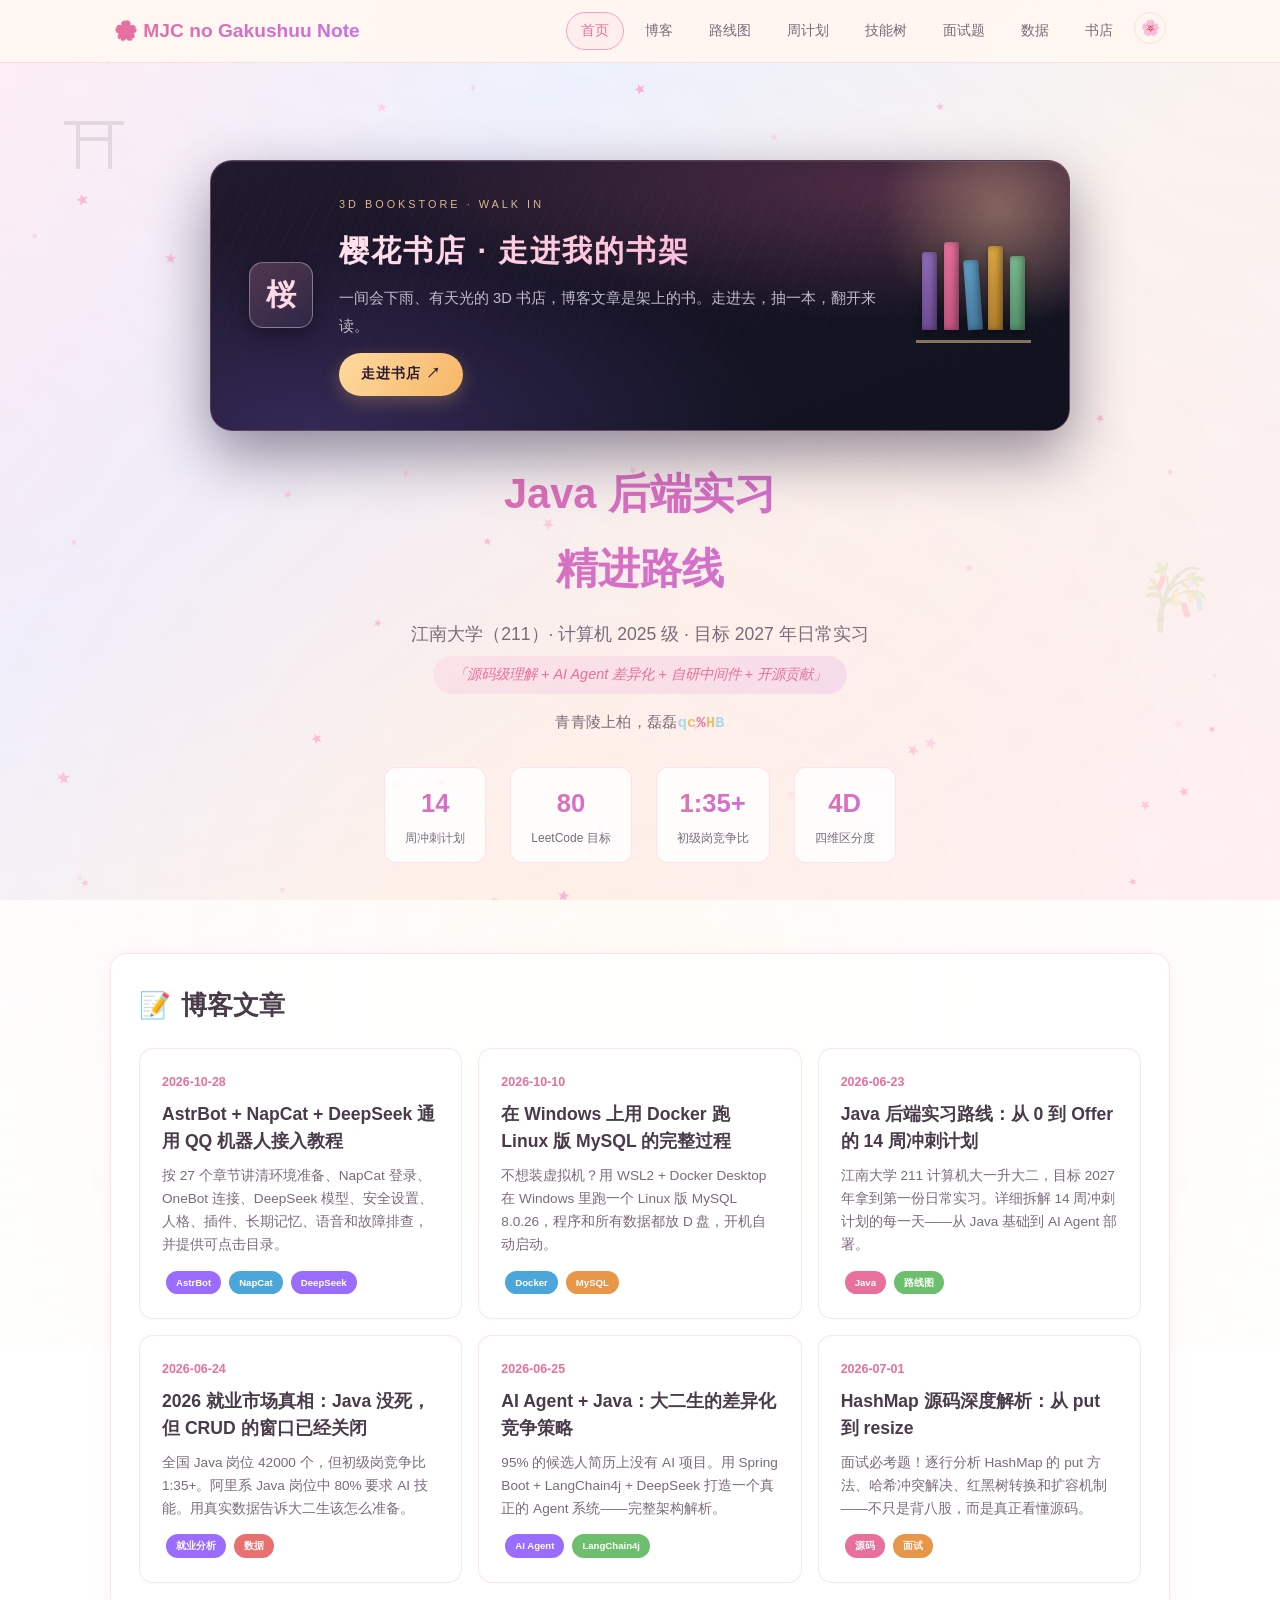
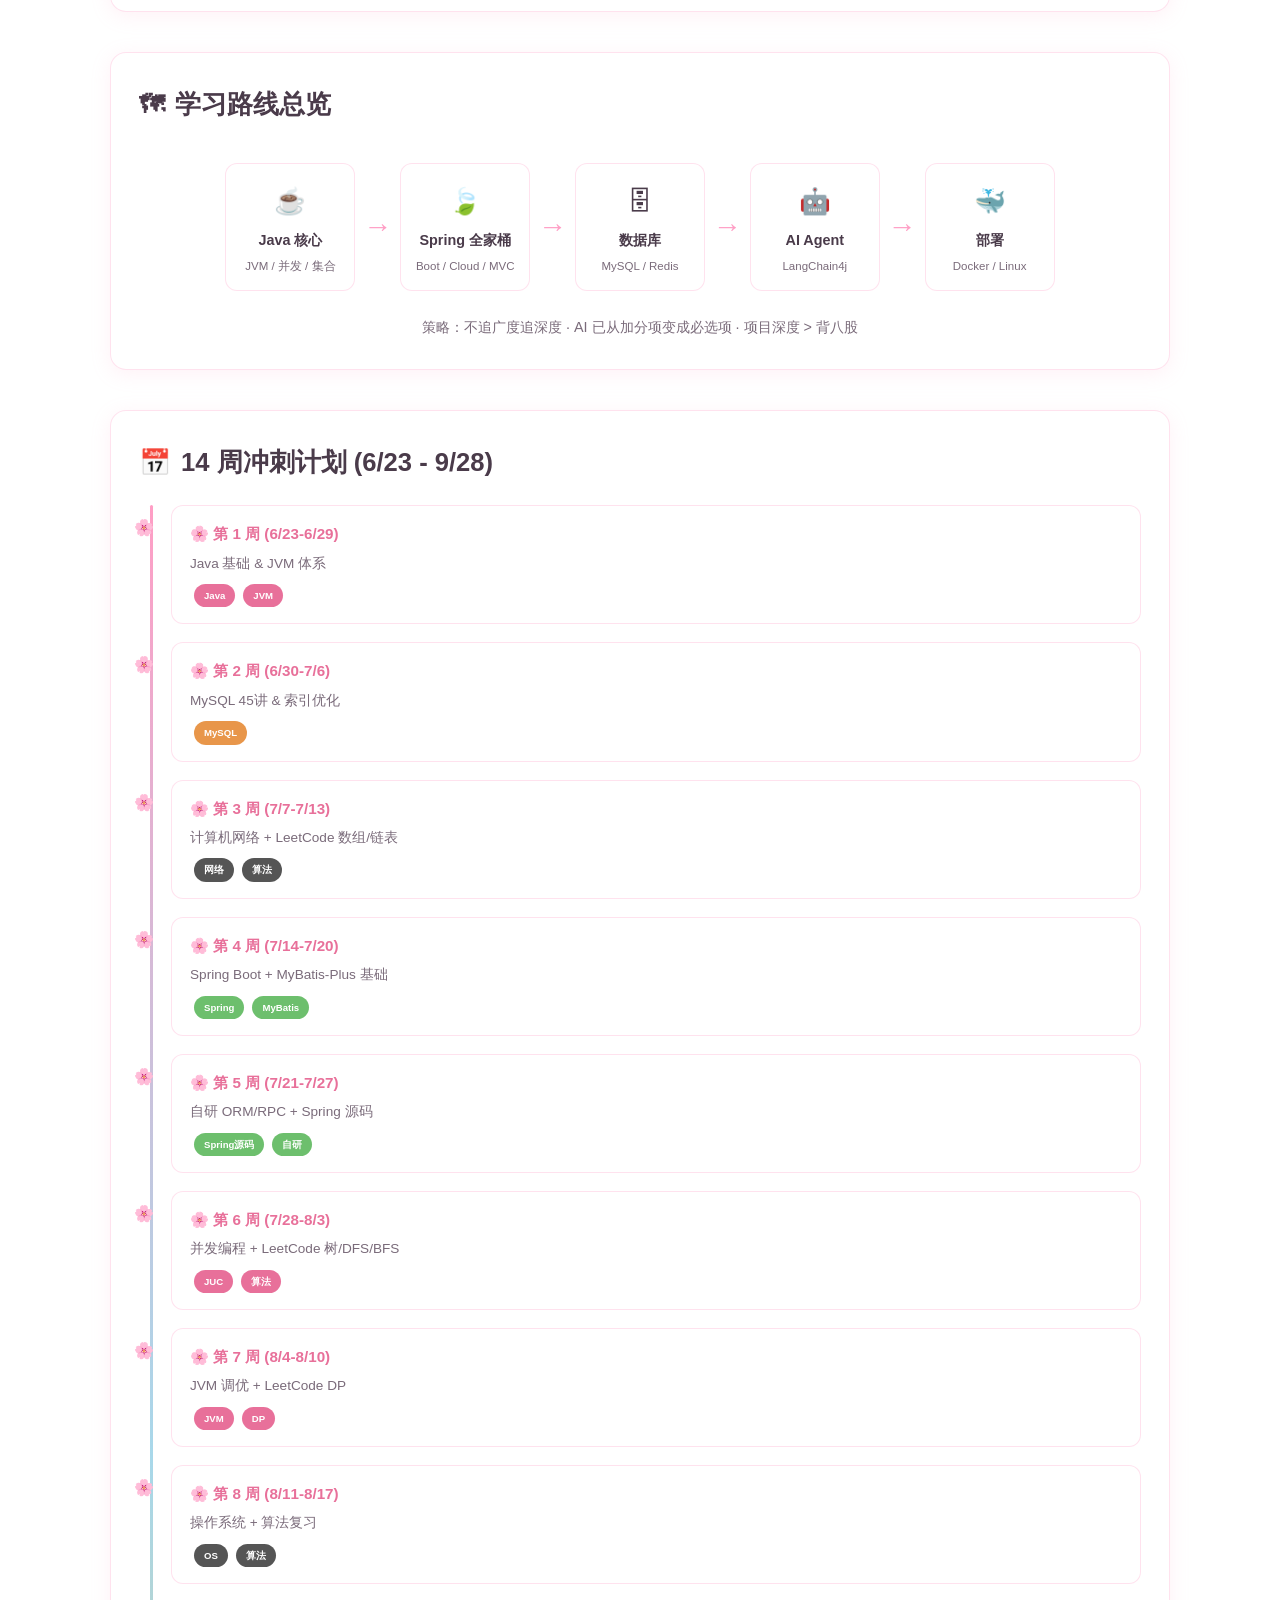
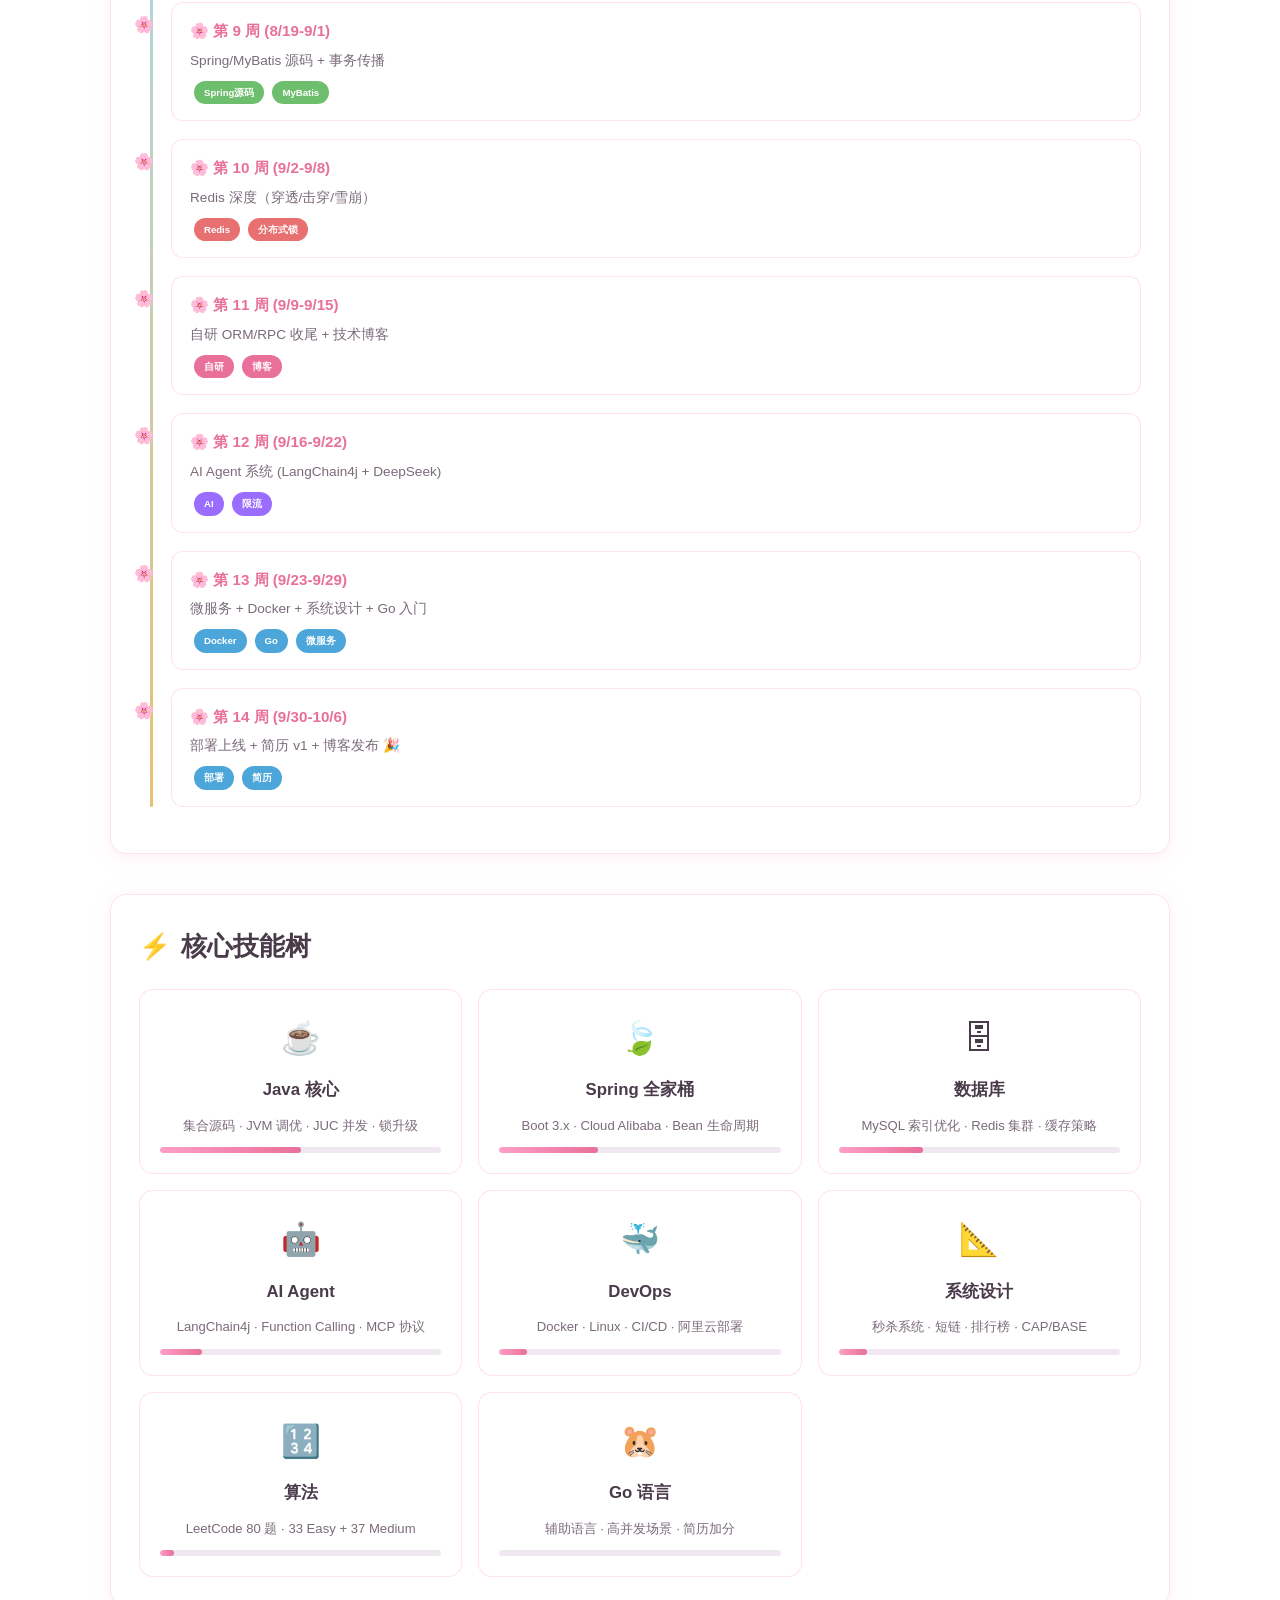
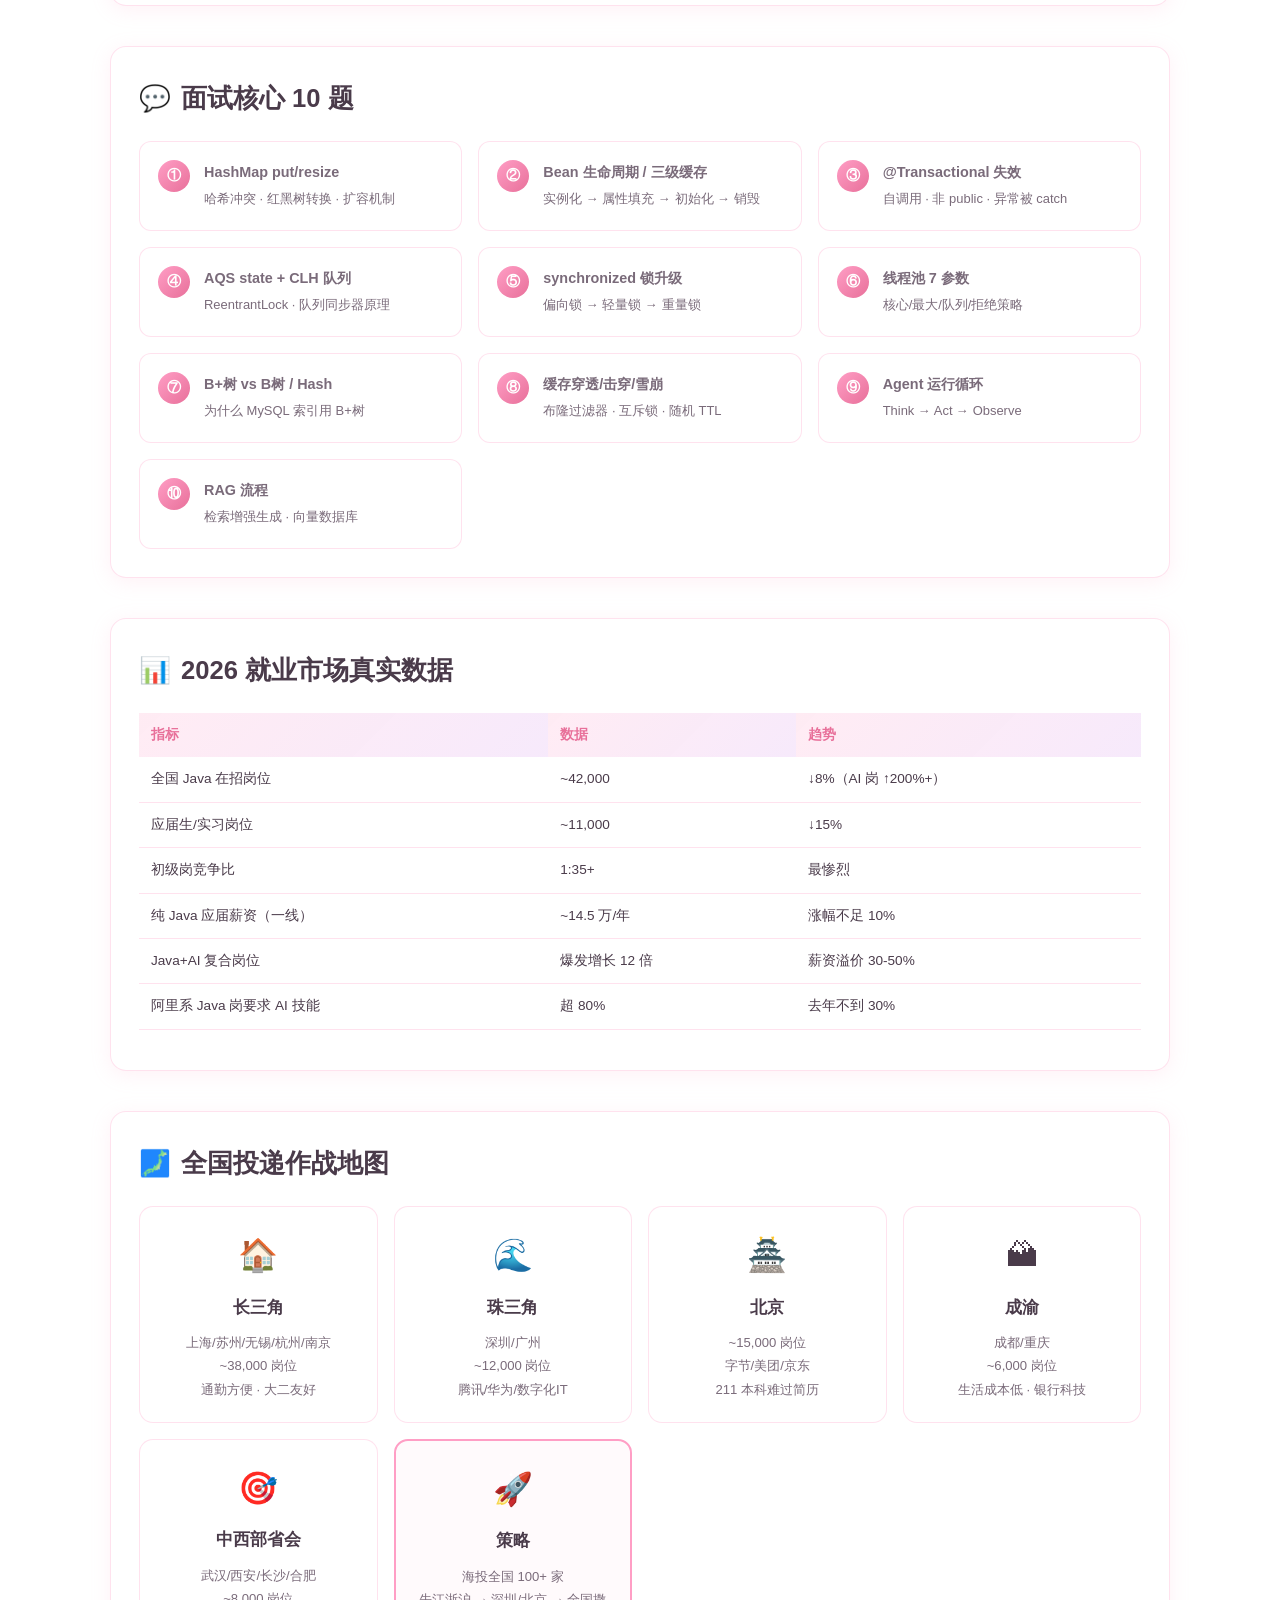
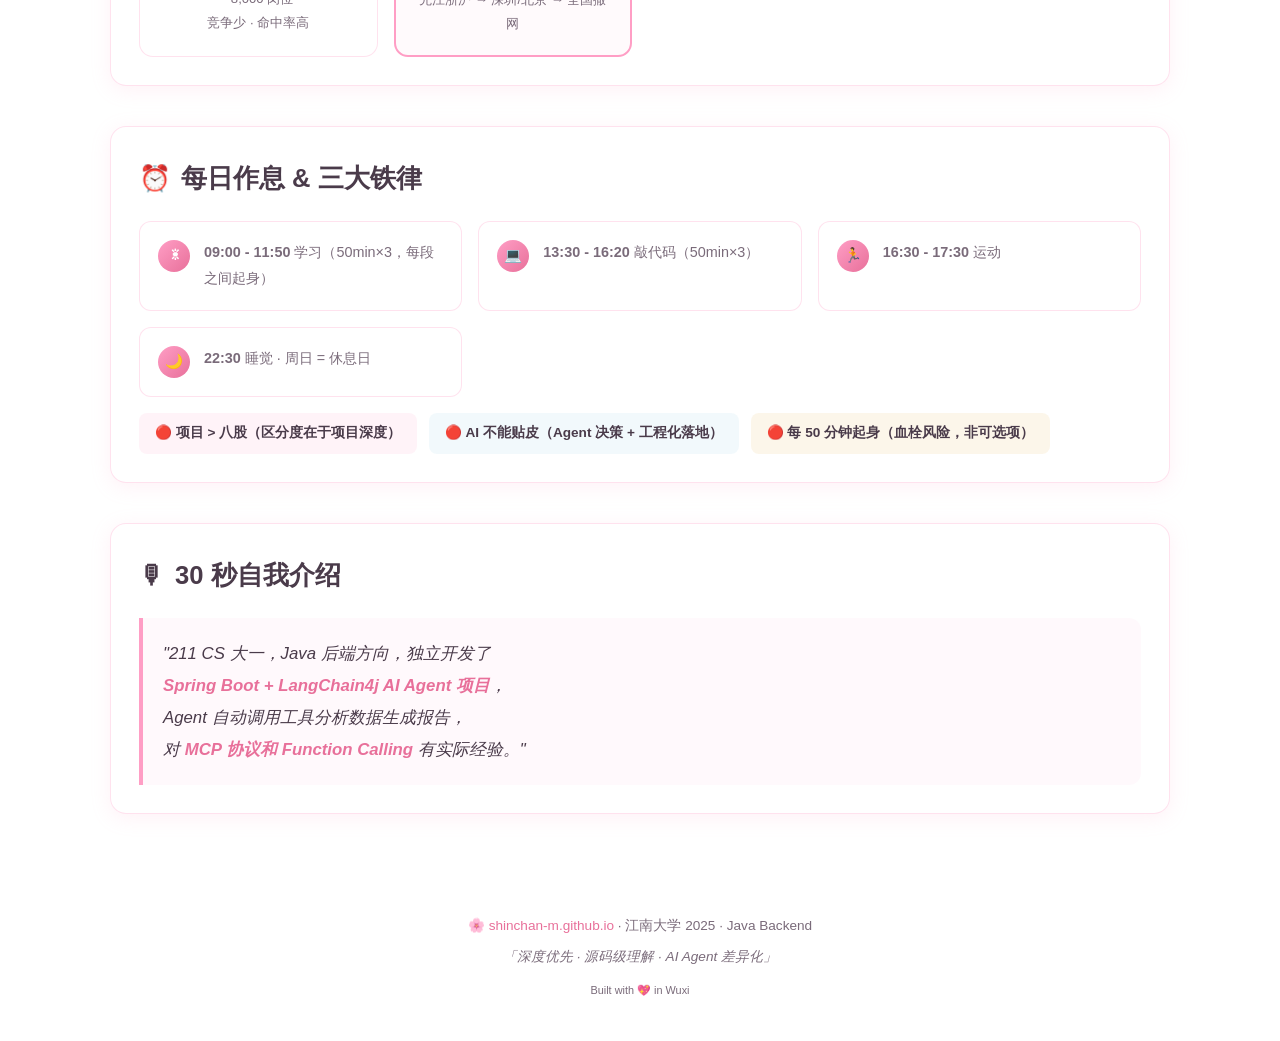
==== index.html @ 8422ca4d "docs: rewrite QQ bot guide as general manual" ====
<!DOCTYPE html>
<html lang="zh-CN">
<head>
<meta charset="UTF-8">
<meta name="viewport" content="width=device-width, initial-scale=1.0">
<title>MJC no Gakushuu Note | Java 后端实习路线</title>
<meta name="description" content="Java 后端实习学习路线 - 江南大学 211 - 源码级 + AI Agent 差异化">
<!-- 首屏前定好主题，暗色模式下不会闪一下白 -->
<script>(function(){try{var s=localStorage.getItem('mjc-theme');var d=s==='dark'||(s!=='light'&&window.matchMedia('(prefers-color-scheme: dark)').matches);document.documentElement.setAttribute('data-theme',d?'dark':'light')}catch(e){document.documentElement.setAttribute('data-theme','light')}})()</script>
<link rel="icon" href="data:image/svg+xml,%3Csvg xmlns='http://www.w3.org/2000/svg' viewBox='0 0 100 100'%3E%3Ctext y='.9em' font-size='90'%3E%F0%9F%8C%B8%3C/text%3E%3C/svg%3E">
<meta name="theme-color" content="#FFF0F5">
<!-- 社交分享卡片（QQ / 微信 / Twitter 抓的是这些，不跑 JS） -->
<meta property="og:type" content="website">
<meta property="og:site_name" content="MJC no Gakushuu Note">
<meta property="og:title" content="MJC no Gakushuu Note | Java 后端实习精进路线">
<meta property="og:description" content="江南大学 211 计算机 · 源码级理解 + AI Agent 差异化 · 14 周冲刺计划、技能树、面试核心 10 题、2026 就业市场真实数据">
<meta property="og:url" content="https://shinchan-m.github.io/">
<meta property="og:locale" content="zh_CN">
<meta name="twitter:card" content="summary">
<meta name="twitter:title" content="MJC no Gakushuu Note | Java 后端实习精进路线">
<meta name="twitter:description" content="江南大学 211 计算机 · 源码级理解 + AI Agent 差异化 · 14 周冲刺计划全公开">
<link rel="stylesheet" href="style.css?v=20261019b">
</head>
<body>
<canvas id="sakura-canvas"></canvas>
<div class="float-deco" style="top:10%;left:5%">⛩</div>
<div class="float-deco" style="top:60%;right:5%;animation-delay:-10s">🎋</div>

<nav>
  <div class="nav-inner">
    <span class="nav-logo">🌸 MJC no Gakushuu Note</span>
    <div class="nav-links">
      <a href="#home">首页</a>
      <a href="#blog">博客</a>
      <a href="#roadmap">路线图</a>
      <a href="#weekly">周计划</a>
      <a href="#skills">技能树</a>
      <a href="#interview">面试题</a>
      <a href="#data">数据</a>
      <a href="book/index.html">书店</a>
    </div>
  </div>
</nav>

<main>
<!-- Hero -->
<section class="hero animate-in" id="home">
  <a class="store-entry animate-in" href="book/index.html" aria-label="走进 3D 樱花书店">
    <span class="store-mark" aria-hidden="true">桜</span>
    <span class="store-copy">
      <span class="store-eyebrow">3D BOOKSTORE · WALK IN</span>
      <span class="store-title">樱花书店 · 走进我的书架</span>
      <span class="store-desc">一间会下雨、有天光的 3D 书店，博客文章是架上的书。走进去，抽一本，翻开来读。</span>
      <span class="store-cta">走进书店 <i>↗</i></span>
    </span>
    <span class="store-shelf" aria-hidden="true"><i></i><i></i><i></i><i></i><i></i></span>
  </a>
  <div class="hero-meta">
  <h1>Java 后端实习<br>精进路线</h1>
  <p class="subtitle">江南大学（211）· 计算机 2025 级 · 目标 2027 年日常实习</p>
  <p class="motto">「源码级理解 + AI Agent 差异化 + 自研中间件 + 开源贡献」</p>
  </div>
  <div class="hero-binft"><span id="binft" class="binft" data-phrases="青青陵上柏，磊磊涧中石。|人生天地间，忽如远行客。|今日份的代码，写完了吗？|Java · Spring · MySQL · Redis · AI Agent|每 50 分钟起身，这不是可选项|目标：2027 年第一份日常实习"></span></div>
  <div class="hero-stats">
    <div class="hero-stat"><div class="num">14</div><div class="label">周冲刺计划</div></div>
    <div class="hero-stat"><div class="num">80</div><div class="label">LeetCode 目标</div></div>
    <div class="hero-stat"><div class="num">1:35+</div><div class="label">初级岗竞争比</div></div>
    <div class="hero-stat"><div class="num">4D</div><div class="label">四维区分度</div></div>
  </div>
</section>

<!-- Blog Posts -->
<section id="blog">
  <div class="card animate-in">
    <h2><span class="icon">📝</span> 博客文章</h2>
    <div class="grid2">

      <a href="posts/deepseek-qq-astrbot-napcat-guide.html" class="blog-card animate-in">
        <div class="blog-date">2026-10-28</div>
        <h3 class="blog-title">AstrBot + NapCat + DeepSeek 通用 QQ 机器人接入教程</h3>
        <p class="blog-desc">按 27 个章节讲清环境准备、NapCat 登录、OneBot 连接、DeepSeek 模型、安全设置、人格、插件、长期记忆、语音和故障排查，并提供可点击目录。</p>
        <div class="blog-tags"><span class="tag t-ai">AstrBot</span><span class="tag t-docker">NapCat</span><span class="tag t-ai">DeepSeek</span></div>
      </a>

      <a href="posts/windows-docker-linux-mysql.html" class="blog-card animate-in">
        <div class="blog-date">2026-10-10</div>
        <h3 class="blog-title">在 Windows 上用 Docker 跑 Linux 版 MySQL 的完整过程</h3>
        <p class="blog-desc">不想装虚拟机？用 WSL2 + Docker Desktop 在 Windows 里跑一个 Linux 版 MySQL 8.0.26，程序和所有数据都放 D 盘，开机自动启动。</p>
        <div class="blog-tags"><span class="tag t-docker">Docker</span><span class="tag t-mysql">MySQL</span></div>
      </a>

      <a href="posts/java-roadmap-14-weeks.html" class="blog-card animate-in">
        <div class="blog-date">2026-06-23</div>
        <h3 class="blog-title">Java 后端实习路线：从 0 到 Offer 的 14 周冲刺计划</h3>
        <p class="blog-desc">江南大学 211 计算机大一升大二，目标 2027 年拿到第一份日常实习。详细拆解 14 周冲刺计划的每一天——从 Java 基础到 AI Agent 部署。</p>
        <div class="blog-tags"><span class="tag t-java">Java</span><span class="tag t-spring">路线图</span></div>
      </a>

      <a href="posts/job-market-2026-truth.html" class="blog-card animate-in">
        <div class="blog-date">2026-06-24</div>
        <h3 class="blog-title">2026 就业市场真相：Java 没死，但 CRUD 的窗口已经关闭</h3>
        <p class="blog-desc">全国 Java 岗位 42000 个，但初级岗竞争比 1:35+。阿里系 Java 岗位中 80% 要求 AI 技能。用真实数据告诉大二生该怎么准备。</p>
        <div class="blog-tags"><span class="tag t-ai">就业分析</span><span class="tag t-redis">数据</span></div>
      </a>

      <a href="posts/ai-agent-differentiation.html" class="blog-card animate-in">
        <div class="blog-date">2026-06-25</div>
        <h3 class="blog-title">AI Agent + Java：大二生的差异化竞争策略</h3>
        <p class="blog-desc">95% 的候选人简历上没有 AI 项目。用 Spring Boot + LangChain4j + DeepSeek 打造一个真正的 Agent 系统——完整架构解析。</p>
        <div class="blog-tags"><span class="tag t-ai">AI Agent</span><span class="tag t-spring">LangChain4j</span></div>
      </a>

      <a href="posts/hashmap-source-analysis.html" class="blog-card animate-in">
        <div class="blog-date">2026-07-01</div>
        <h3 class="blog-title">HashMap 源码深度解析：从 put 到 resize</h3>
        <p class="blog-desc">面试必考题！逐行分析 HashMap 的 put 方法、哈希冲突解决、红黑树转换和扩容机制——不只是背八股，而是真正看懂源码。</p>
        <div class="blog-tags"><span class="tag t-java">源码</span><span class="tag t-mysql">面试</span></div>
      </a>

    </div>
  </div>
</section>

<!-- Roadmap -->
<section id="roadmap">
  <div class="card animate-in">
    <h2><span class="icon">🗺</span> 学习路线总览</h2>
    <div class="roadmap-flow">
      <div class="flow-item"><div class="skill-emoji">☕</div><div class="skill-name">Java 核心</div><div class="skill-desc">JVM / 并发 / 集合</div></div>
      <div class="flow-arrow">→</div>
      <div class="flow-item"><div class="skill-emoji">🍃</div><div class="skill-name">Spring 全家桶</div><div class="skill-desc">Boot / Cloud / MVC</div></div>
      <div class="flow-arrow">→</div>
      <div class="flow-item"><div class="skill-emoji">🗄</div><div class="skill-name">数据库</div><div class="skill-desc">MySQL / Redis</div></div>
      <div class="flow-arrow">→</div>
      <div class="flow-item"><div class="skill-emoji">🤖</div><div class="skill-name">AI Agent</div><div class="skill-desc">LangChain4j</div></div>
      <div class="flow-arrow">→</div>
      <div class="flow-item"><div class="skill-emoji">🐳</div><div class="skill-name">部署</div><div class="skill-desc">Docker / Linux</div></div>
    </div>
    <p class="roadmap-note">策略：不追广度追深度 · AI 已从加分项变成必选项 · 项目深度 > 背八股</p>
  </div>
</section>
<!-- 14 Week Schedule -->
<section id="weekly">
  <div class="card animate-in">
    <h2><span class="icon">📅</span> 14 周冲刺计划 (6/23 - 9/28)</h2>
    <div class="timeline">
      <div class="ti animate-in">
        <div class="ti-week">🌸 第 1 周 (6/23-6/29)</div>
        <div class="ti-topic">Java 基础 & JVM 体系</div>
        <div class="ti-tags"><span class="tag t-java">Java</span><span class="tag t-java">JVM</span></div>
      </div>
      <div class="ti animate-in">
        <div class="ti-week">🌸 第 2 周 (6/30-7/6)</div>
        <div class="ti-topic">MySQL 45讲 & 索引优化</div>
        <div class="ti-tags"><span class="tag t-mysql">MySQL</span></div>
      </div>
      <div class="ti animate-in">
        <div class="ti-week">🌸 第 3 周 (7/7-7/13)</div>
        <div class="ti-topic">计算机网络 + LeetCode 数组/链表</div>
        <div class="ti-tags"><span class="tag t-linux">网络</span><span class="tag t-linux">算法</span></div>
      </div>
      <div class="ti animate-in">
        <div class="ti-week">🌸 第 4 周 (7/14-7/20)</div>
        <div class="ti-topic">Spring Boot + MyBatis-Plus 基础</div>
        <div class="ti-tags"><span class="tag t-spring">Spring</span><span class="tag t-spring">MyBatis</span></div>
      </div>
      <div class="ti animate-in">
        <div class="ti-week">🌸 第 5 周 (7/21-7/27)</div>
        <div class="ti-topic">自研 ORM/RPC + Spring 源码</div>
        <div class="ti-tags"><span class="tag t-spring">Spring源码</span><span class="tag t-spring">自研</span></div>
      </div>
      <div class="ti animate-in">
        <div class="ti-week">🌸 第 6 周 (7/28-8/3)</div>
        <div class="ti-topic">并发编程 + LeetCode 树/DFS/BFS</div>
        <div class="ti-tags"><span class="tag t-java">JUC</span><span class="tag t-java">算法</span></div>
      </div>
      <div class="ti animate-in">
        <div class="ti-week">🌸 第 7 周 (8/4-8/10)</div>
        <div class="ti-topic">JVM 调优 + LeetCode DP</div>
        <div class="ti-tags"><span class="tag t-java">JVM</span><span class="tag t-java">DP</span></div>
      </div>
      <div class="ti animate-in">
        <div class="ti-week">🌸 第 8 周 (8/11-8/17)</div>
        <div class="ti-topic">操作系统 + 算法复习</div>
        <div class="ti-tags"><span class="tag t-linux">OS</span><span class="tag t-linux">算法</span></div>
      </div>
      <div class="ti animate-in">
        <div class="ti-week">🌸 第 9 周 (8/19-9/1)</div>
        <div class="ti-topic">Spring/MyBatis 源码 + 事务传播</div>
        <div class="ti-tags"><span class="tag t-spring">Spring源码</span><span class="tag t-spring">MyBatis</span></div>
      </div>
      <div class="ti animate-in">
        <div class="ti-week">🌸 第 10 周 (9/2-9/8)</div>
        <div class="ti-topic">Redis 深度（穿透/击穿/雪崩）</div>
        <div class="ti-tags"><span class="tag t-redis">Redis</span><span class="tag t-redis">分布式锁</span></div>
      </div>
      <div class="ti animate-in">
        <div class="ti-week">🌸 第 11 周 (9/9-9/15)</div>
        <div class="ti-topic">自研 ORM/RPC 收尾 + 技术博客</div>
        <div class="ti-tags"><span class="tag t-java">自研</span><span class="tag t-java">博客</span></div>
      </div>
      <div class="ti animate-in">
        <div class="ti-week">🌸 第 12 周 (9/16-9/22)</div>
        <div class="ti-topic">AI Agent 系统 (LangChain4j + DeepSeek)</div>
        <div class="ti-tags"><span class="tag t-ai">AI</span><span class="tag t-ai">限流</span></div>
      </div>
      <div class="ti animate-in">
        <div class="ti-week">🌸 第 13 周 (9/23-9/29)</div>
        <div class="ti-topic">微服务 + Docker + 系统设计 + Go 入门</div>
        <div class="ti-tags"><span class="tag t-docker">Docker</span><span class="tag t-docker">Go</span><span class="tag t-docker">微服务</span></div>
      </div>
      <div class="ti animate-in">
        <div class="ti-week">🌸 第 14 周 (9/30-10/6)</div>
        <div class="ti-topic">部署上线 + 简历 v1 + 博客发布 🎉</div>
        <div class="ti-tags"><span class="tag t-docker">部署</span><span class="tag t-docker">简历</span></div>
      </div>
    </div>
  </div>
</section>
<!-- Skills Tree -->
<section id="skills">
  <div class="card animate-in">
    <h2><span class="icon">⚡</span> 核心技能树</h2>
    <div class="grid4">
      <div class="skill-card animate-in">
        <div class="skill-emoji">☕</div>
        <div class="skill-name">Java 核心</div>
        <div class="skill-desc">集合源码 · JVM 调优 · JUC 并发 · 锁升级</div>
        <div class="progress-bar"><div class="progress-fill" style="width:50%"></div></div>
      </div>
      <div class="skill-card animate-in">
        <div class="skill-emoji">🍃</div>
        <div class="skill-name">Spring 全家桶</div>
        <div class="skill-desc">Boot 3.x · Cloud Alibaba · Bean 生命周期</div>
        <div class="progress-bar"><div class="progress-fill" style="width:35%"></div></div>
      </div>
      <div class="skill-card animate-in">
        <div class="skill-emoji">🗄</div>
        <div class="skill-name">数据库</div>
        <div class="skill-desc">MySQL 索引优化 · Redis 集群 · 缓存策略</div>
        <div class="progress-bar"><div class="progress-fill" style="width:30%"></div></div>
      </div>
      <div class="skill-card animate-in">
        <div class="skill-emoji">🤖</div>
        <div class="skill-name">AI Agent</div>
        <div class="skill-desc">LangChain4j · Function Calling · MCP 协议</div>
        <div class="progress-bar"><div class="progress-fill" style="width:15%"></div></div>
      </div>
      <div class="skill-card animate-in">
        <div class="skill-emoji">🐳</div>
        <div class="skill-name">DevOps</div>
        <div class="skill-desc">Docker · Linux · CI/CD · 阿里云部署</div>
        <div class="progress-bar"><div class="progress-fill" style="width:10%"></div></div>
      </div>
      <div class="skill-card animate-in">
        <div class="skill-emoji">📐</div>
        <div class="skill-name">系统设计</div>
        <div class="skill-desc">秒杀系统 · 短链 · 排行榜 · CAP/BASE</div>
        <div class="progress-bar"><div class="progress-fill" style="width:10%"></div></div>
      </div>
      <div class="skill-card animate-in">
        <div class="skill-emoji">🔢</div>
        <div class="skill-name">算法</div>
        <div class="skill-desc">LeetCode 80 题 · 33 Easy + 37 Medium</div>
        <div class="progress-bar"><div class="progress-fill" style="width:5%"></div></div>
      </div>
      <div class="skill-card animate-in">
        <div class="skill-emoji">🐹</div>
        <div class="skill-name">Go 语言</div>
        <div class="skill-desc">辅助语言 · 高并发场景 · 简历加分</div>
        <div class="progress-bar"><div class="progress-fill" style="width:0%"></div></div>
      </div>
    </div>
  </div>
</section>
<!-- Interview Top 10 -->
<section id="interview">
  <div class="card animate-in">
    <h2><span class="icon">💬</span> 面试核心 10 题</h2>
    <div class="grid2">
      <div class="q-card animate-in">
        <div class="q-num">①</div>
        <div class="q-text"><strong>HashMap put/resize</strong><br><span style="font-size:0.9em;color:var(--text-light)">哈希冲突 · 红黑树转换 · 扩容机制</span></div>
      </div>
      <div class="q-card animate-in">
        <div class="q-num">②</div>
        <div class="q-text"><strong>Bean 生命周期 / 三级缓存</strong><br><span style="font-size:0.9em;color:var(--text-light)">实例化 → 属性填充 → 初始化 → 销毁</span></div>
      </div>
      <div class="q-card animate-in">
        <div class="q-num">③</div>
        <div class="q-text"><strong>@Transactional 失效</strong><br><span style="font-size:0.9em;color:var(--text-light)">自调用 · 非 public · 异常被 catch</span></div>
      </div>
      <div class="q-card animate-in">
        <div class="q-num">④</div>
        <div class="q-text"><strong>AQS state + CLH 队列</strong><br><span style="font-size:0.9em;color:var(--text-light)">ReentrantLock · 队列同步器原理</span></div>
      </div>
      <div class="q-card animate-in">
        <div class="q-num">⑤</div>
        <div class="q-text"><strong>synchronized 锁升级</strong><br><span style="font-size:0.9em;color:var(--text-light)">偏向锁 → 轻量锁 → 重量锁</span></div>
      </div>
      <div class="q-card animate-in">
        <div class="q-num">⑥</div>
        <div class="q-text"><strong>线程池 7 参数</strong><br><span style="font-size:0.9em;color:var(--text-light)">核心/最大/队列/拒绝策略</span></div>
      </div>
      <div class="q-card animate-in">
        <div class="q-num">⑦</div>
        <div class="q-text"><strong>B+树 vs B树 / Hash</strong><br><span style="font-size:0.9em;color:var(--text-light)">为什么 MySQL 索引用 B+树</span></div>
      </div>
      <div class="q-card animate-in">
        <div class="q-num">⑧</div>
        <div class="q-text"><strong>缓存穿透/击穿/雪崩</strong><br><span style="font-size:0.9em;color:var(--text-light)">布隆过滤器 · 互斥锁 · 随机 TTL</span></div>
      </div>
      <div class="q-card animate-in">
        <div class="q-num">⑨</div>
        <div class="q-text"><strong>Agent 运行循环</strong><br><span style="font-size:0.9em;color:var(--text-light)">Think → Act → Observe</span></div>
      </div>
      <div class="q-card animate-in">
        <div class="q-num">⑩</div>
        <div class="q-text"><strong>RAG 流程</strong><br><span style="font-size:0.9em;color:var(--text-light)">检索增强生成 · 向量数据库</span></div>
      </div>
    </div>
  </div>
</section>
<!-- Job Market Data -->
<section id="data">
  <div class="card animate-in">
    <h2><span class="icon">📊</span> 2026 就业市场真实数据</h2>
    <table>
      <tr><th>指标</th><th>数据</th><th>趋势</th></tr>
      <tr><td>全国 Java 在招岗位</td><td>~42,000</td><td>↓8%（AI 岗 ↑200%+）</td></tr>
      <tr><td>应届生/实习岗位</td><td>~11,000</td><td>↓15%</td></tr>
      <tr><td>初级岗竞争比</td><td>1:35+</td><td>最惨烈</td></tr>
      <tr><td>纯 Java 应届薪资（一线）</td><td>~14.5 万/年</td><td>涨幅不足 10%</td></tr>
      <tr><td>Java+AI 复合岗位</td><td>爆发增长 12 倍</td><td>薪资溢价 30-50%</td></tr>
      <tr><td>阿里系 Java 岗要求 AI 技能</td><td>超 80%</td><td>去年不到 30%</td></tr>
    </table>
  </div>
</section>
<!-- Regions -->
<section>
  <div class="card animate-in">
    <h2><span class="icon">🗾</span> 全国投递作战地图</h2>
    <div class="grid3">
      <div class="data-card animate-in">
        <div class="skill-emoji">🏠</div>
        <div class="skill-name">长三角</div>
        <div class="skill-desc">上海/苏州/无锡/杭州/南京<br>~38,000 岗位<br>通勤方便 · 大二友好</div>
      </div>
      <div class="data-card animate-in">
        <div class="skill-emoji">🌊</div>
        <div class="skill-name">珠三角</div>
        <div class="skill-desc">深圳/广州<br>~12,000 岗位<br>腾讯/华为/数字化IT</div>
      </div>
      <div class="data-card animate-in">
        <div class="skill-emoji">🏯</div>
        <div class="skill-name">北京</div>
        <div class="skill-desc">~15,000 岗位<br>字节/美团/京东<br>211 本科难过简历</div>
      </div>
      <div class="data-card animate-in">
        <div class="skill-emoji">🏔</div>
        <div class="skill-name">成渝</div>
        <div class="skill-desc">成都/重庆<br>~6,000 岗位<br>生活成本低 · 银行科技</div>
      </div>
      <div class="data-card animate-in">
        <div class="skill-emoji">🎯</div>
        <div class="skill-name">中西部省会</div>
        <div class="skill-desc">武汉/西安/长沙/合肥<br>~8,000 岗位<br>竞争少 · 命中率高</div>
      </div>
      <div class="data-card animate-in" style="border:2px solid var(--sakura);background:rgba(255,158,197,0.05)">
        <div class="skill-emoji">🚀</div>
        <div class="skill-name">策略</div>
        <div class="skill-desc">海投全国 100+ 家<br>先江浙沪 → 深圳/北京 → 全国撒网</div>
      </div>
    </div>
  </div>
</section>
<!-- Daily Schedule -->
<section>
  <div class="card animate-in">
    <h2><span class="icon">⏰</span> 每日作息 & 三大铁律</h2>
    <div class="grid2">
      <div class="q-card"><div class="q-num">☀</div><div class="q-text"><strong>09:00 - 11:50</strong> 学习（50min×3，每段之间起身）</div></div>
      <div class="q-card"><div class="q-num">💻</div><div class="q-text"><strong>13:30 - 16:20</strong> 敲代码（50min×3）</div></div>
      <div class="q-card"><div class="q-num">🏃</div><div class="q-text"><strong>16:30 - 17:30</strong> 运动</div></div>
      <div class="q-card"><div class="q-num">🌙</div><div class="q-text"><strong>22:30</strong> 睡觉 · 周日 = 休息日</div></div>
    </div>
    <div class="rules-row">
      <span class="rule r-red">🔴 项目 > 八股（区分度在于项目深度）</span>
      <span class="rule r-blue">🔴 AI 不能贴皮（Agent 决策 + 工程化落地）</span>
      <span class="rule r-gold">🔴 每 50 分钟起身（血栓风险，非可选项）</span>
    </div>
  </div>
</section>

<!-- Elevator Pitch -->
<section>
  <div class="card animate-in">
    <h2><span class="icon">🎙</span> 30 秒自我介绍</h2>
    <blockquote style="font-size:1.05em;padding:20px;border-left:4px solid var(--sakura);background:rgba(255,158,197,0.06);border-radius:0 12px 12px 0;font-style:italic;line-height:1.9">
      "211 CS 大一，Java 后端方向，独立开发了<br>
      <strong style="color:var(--sakura-dark)">Spring Boot + LangChain4j AI Agent 项目</strong>，<br>
      Agent 自动调用工具分析数据生成报告，<br>
      对 <strong style="color:var(--sakura-dark)">MCP 协议和 Function Calling</strong> 有实际经验。"
    </blockquote>
  </div>
</section>
</main>

<footer>
  <p>🌸 <a href="https://shinchan-m.github.io">shinchan-m.github.io</a> · 江南大学 2025 · Java Backend</p>
  <p class="footer-tagline">「深度优先 · 源码级理解 · AI Agent 差异化」</p>
  <p class="footer-built">Built with 💖 in Wuxi</p>
</footer>

<script src="app.js?v=20261019b"></script>
</body>
</html>
---- style.css ----
/* ===== 🌸 MJC no Gakushuu Note — Anime Sakura Theme ===== */
@import url("./vars.css?v=20261019b");

* { margin: 0; padding: 0; box-sizing: border-box; }

html {
  /* 锚点跳转留出固定导航的高度 */
  scroll-padding-top: 76px;
}

@media (prefers-reduced-motion: no-preference) {
  html { scroll-behavior: smooth; }
}

body {
  font-family: "Segoe UI", "Microsoft YaHei", "PingFang SC", sans-serif;
  background: linear-gradient(135deg,
    var(--bg-1) 0%, var(--bg-2) 30%, var(--bg-3) 60%, var(--bg-1) 100%);
  background-attachment: fixed;
  color: var(--text);
  line-height: 1.8;
  overflow-x: hidden;
  position: relative;
  /* 主题切换时颜色平滑过渡，不硬跳 */
  transition: background-color 0.35s ease, color 0.35s ease;
}

body::before {
  content: "";
  position: fixed;
  top: -50%; left: -50%;
  width: 200%; height: 200%;
  background:
    radial-gradient(ellipse at 20% 50%, var(--glow-1) 0%, transparent 50%),
    radial-gradient(ellipse at 80% 20%, var(--glow-2) 0%, transparent 50%),
    radial-gradient(ellipse at 50% 80%, var(--glow-3) 0%, transparent 50%);
  pointer-events: none;
  z-index: 0;
}

/* 键盘可达性：只有键盘操作时才显示焦点环 */
:focus-visible {
  outline: 2px solid var(--sakura-dark);
  outline-offset: 3px;
  border-radius: 4px;
}

/* 选中文字也保持樱花感 */
::selection {
  background: rgba(255, 158, 197, 0.35);
  color: var(--text);
}

#sakura-canvas {
  position: fixed;
  top: 0; left: 0;
  width: 100%; height: 100%;
  pointer-events: none;
  z-index: 1;
}

/* Nav */
nav {
  position: fixed; top: 0; left: 0; right: 0;
  background: var(--nav-bg);
  backdrop-filter: blur(20px);
  -webkit-backdrop-filter: blur(20px);
  border-bottom: 1px solid var(--card-border);
  z-index: 100;
}

.nav-inner {
  max-width: 1100px; margin: 0 auto;
  display: flex; align-items: center; justify-content: space-between;
  padding: 12px 24px; flex-wrap: wrap; gap: 8px;
}

.nav-logo {
  font-size: 1.2em; font-weight: 700;
  background: linear-gradient(135deg, var(--sakura-dark), #C870E8);
  -webkit-background-clip: text; -webkit-text-fill-color: transparent;
  background-clip: text;
}

.nav-links { display: flex; gap: 6px; list-style: none; flex-wrap: wrap; }

.nav-links a {
  background: none; border: 1.5px solid transparent;
  color: var(--text-light); padding: 6px 14px;
  border-radius: 20px; cursor: pointer;
  font-size: 0.85em; transition: all 0.3s; text-decoration: none;
}

.nav-links a:hover {
  color: var(--sakura-dark);
  border-color: var(--sakura);
  background: rgba(255,158,197,0.08);
}

/* Layout */
main { position: relative; z-index: 2; max-width: 1100px; margin: 0 auto; padding: 20px; }
section { margin: 40px 0; }

/* Hero */
.hero {
  text-align: center;
  padding: 100px 20px 50px;
  position: relative;
}

.hero h1 {
  font-size: 2.6em;
  background: linear-gradient(135deg, var(--sakura-dark), #C870E8, var(--sky));
  background-size: 200% auto;
  -webkit-background-clip: text; -webkit-text-fill-color: transparent;
  background-clip: text;
  animation: gradientShift 4s ease infinite;
  margin-bottom: 12px;
}

@keyframes gradientShift {
  0%, 100% { background-position: 0% center; }
  50% { background-position: 100% center; }
}

.hero .subtitle { font-size: 1.1em; color: var(--text-light); margin-bottom: 6px; }

.hero .motto {
  display: inline-block; padding: 6px 20px;
  background: linear-gradient(135deg, rgba(255,158,197,0.15), rgba(200,112,232,0.15));
  border-radius: 20px; font-size: 0.9em; color: var(--sakura-dark); font-style: italic;
}

.hero-stats {
  display: flex; justify-content: center; gap: 24px;
  margin-top: 28px; flex-wrap: wrap;
}

.hero-stat {
  text-align: center; padding: 12px 20px;
  background: var(--card); border-radius: 12px;
  border: 1px solid var(--card-border); min-width: 100px;
}

.hero-stat .num {
  font-size: 1.6em; font-weight: 800;
  background: linear-gradient(135deg, var(--sakura-dark), #C870E8);
  -webkit-background-clip: text; -webkit-text-fill-color: transparent;
  background-clip: text;
}

.hero-stat .label { font-size: 0.75em; color: var(--text-light); margin-top: 2px; }

/* ===== 首屏书店入口（2026-10-19）===== */
.store-entry {
  position: relative; display: flex; align-items: center; gap: 26px;
  max-width: 860px; margin: 0 auto 26px; padding: 34px 38px;
  border-radius: 22px; text-decoration: none; color: #f3ecf6;
  background:
    radial-gradient(120% 90% at 85% 10%, rgba(232,112,154,0.28), transparent 55%),
    radial-gradient(90% 120% at 12% 100%, rgba(120,90,200,0.30), transparent 60%),
    linear-gradient(160deg, #221a2e 0%, #171426 45%, #10131f 100%);
  border: 1px solid rgba(255,158,197,0.28);
  box-shadow: 0 24px 60px rgba(20,10,40,0.45), inset 0 1px 0 rgba(255,255,255,0.08);
  overflow: hidden; isolation: isolate;
  transition: transform .35s ease, box-shadow .35s ease, border-color .35s ease;
}
.store-entry:hover {
  transform: translateY(-4px); border-color: rgba(255,158,197,0.55);
  box-shadow: 0 30px 70px rgba(20,10,40,0.55), 0 0 0 1px rgba(255,158,197,0.18), inset 0 1px 0 rgba(255,255,255,0.10);
}
.store-entry::before { /* 雨丝 */
  content: ""; position: absolute; inset: -60px; z-index: -1; opacity: .35;
  background: repeating-linear-gradient(115deg, transparent 0 14px, rgba(190,215,255,0.10) 14px 15px);
  -webkit-mask-image: linear-gradient(to bottom, transparent, #000 30%, transparent 92%);
  mask-image: linear-gradient(to bottom, transparent, #000 30%, transparent 92%);
  animation: storeRain 9s linear infinite;
}
@keyframes storeRain { from { transform: translate3d(0,0,0); } to { transform: translate3d(-120px,240px,0); } }
.store-entry::after { /* 橱窗暖光 */
  content: ""; position: absolute; right: -60px; top: -80px; width: 260px; height: 260px; z-index: -1;
  background: radial-gradient(circle, rgba(255,214,150,0.35), transparent 65%);
  filter: blur(6px);
}
.store-mark {
  flex: 0 0 auto; width: 64px; height: 66px; display: grid; place-items: center;
  font: 600 30px/1 Georgia, "Noto Serif SC", serif; color: #ffd9e6;
  border: 1px solid rgba(255,255,255,0.35); border-radius: 14px;
  background: linear-gradient(150deg, rgba(255,158,197,0.22), rgba(255,255,255,0.04));
  box-shadow: 0 6px 18px rgba(0,0,0,0.35);
}
.store-copy { display: flex; flex-direction: column; gap: 8px; text-align: left; min-width: 0; flex: 1; }
.store-eyebrow { font-size: 0.68em; letter-spacing: 3px; color: #d9b98c; }
.store-title {
  font-size: 1.9em; font-weight: 800; letter-spacing: 2px;
  background: linear-gradient(120deg, #ffe3ee, #ffc0d8 55%, #e9b7ff);
  -webkit-background-clip: text; background-clip: text; -webkit-text-fill-color: transparent;
}
.store-desc { font-size: 0.92em; line-height: 1.9; color: rgba(240,232,244,0.78); }
.store-cta {
  align-self: flex-start; margin-top: 4px; padding: 9px 22px; border-radius: 999px;
  font-size: 0.86em; font-weight: 700; letter-spacing: 1px; color: #2b1c33;
  background: linear-gradient(120deg, #ffd9a0, #f6b767);
  box-shadow: 0 6px 18px rgba(246,183,103,0.28);
  transition: transform .25s ease, box-shadow .25s ease;
}
.store-cta i { font-style: normal; display: inline-block; transition: transform .25s ease; }
.store-entry:hover .store-cta { transform: translateY(-1px); box-shadow: 0 10px 24px rgba(246,183,103,0.4); }
.store-entry:hover .store-cta i { transform: translate(2px, -2px); }
.store-shelf { /* 架上五本书 */
  flex: 0 0 auto; display: flex; align-items: flex-end; gap: 7px; height: 96px;
  padding: 0 6px 10px; border-bottom: 3px solid rgba(255,214,150,0.5);
}
.store-shelf i {
  width: 15px; border-radius: 3px 3px 1px 1px; transform-origin: bottom center;
  box-shadow: inset -3px 0 6px rgba(0,0,0,0.35), 0 4px 10px rgba(0,0,0,0.35);
  transition: transform .3s ease;
}
.store-shelf i:nth-child(1) { height: 78px; background: linear-gradient(#8f6bb8, #6d4c96); }
.store-shelf i:nth-child(2) { height: 88px; background: linear-gradient(#e8709a, #c05580); }
.store-shelf i:nth-child(3) { height: 70px; background: linear-gradient(#5f9ec7, #46799c); transform: rotate(-4deg) translateX(2px); }
.store-shelf i:nth-child(4) { height: 84px; background: linear-gradient(#d9a441, #b07f2c); }
.store-shelf i:nth-child(5) { height: 74px; background: linear-gradient(#79b98c, #55906a); }
.store-entry:hover .store-shelf i:nth-child(3) { transform: rotate(-10deg) translateX(4px); }
.store-entry:hover .store-shelf i:nth-child(2) { transform: translateY(-6px); }
.hero-meta { margin-top: 4px; }

/* Cards */
.card {
  background: var(--card); border: 1px solid var(--card-border);
  border-radius: 16px; padding: 28px;
  box-shadow: var(--shadow);
  transition: all 0.4s cubic-bezier(0.4, 0, 0.2, 1);
  position: relative; overflow: hidden; margin-bottom: 20px;
}

.card:hover {
  box-shadow: var(--shadow-hover); transform: translateY(-2px);
}

.card::before {
  content: ""; position: absolute; top: 0; left: 0;
  width: 4px; height: 0;
  background: linear-gradient(180deg, var(--sakura), var(--gold));
  transition: height 0.4s ease; border-radius: 0 4px 4px 0;
}

.card:hover::before { height: 100%; }

h2 { font-size: 1.6em; margin-bottom: 20px; display: flex; align-items: center; gap: 10px; }

/* Tags */
.tag {
  display: inline-block; padding: 3px 10px; border-radius: 12px;
  font-size: 0.8em; margin: 2px 4px; color: #fff; font-weight: 600;
}

.t-java { background: var(--tag-java); }
.t-spring { background: var(--tag-spring); }
.t-redis { background: var(--tag-redis); }
.t-ai { background: var(--tag-ai); }
.t-docker { background: var(--tag-docker); }
.t-go { background: var(--tag-go); }
.t-mysql { background: var(--tag-mysql); }
.t-linux { background: var(--tag-linux); }

/* Timeline */
.timeline { position: relative; padding-left: 32px; }

.timeline::before {
  content: ""; position: absolute; left: 11px; top: 0; bottom: 0;
  width: 3px;
  background: linear-gradient(180deg, var(--sakura), var(--sky), var(--gold));
  border-radius: 3px;
}

.ti {
  position: relative; margin-bottom: 18px; padding: 14px 18px;
  background: var(--card); border-radius: 12px;
  border: 1px solid var(--card-border); transition: all 0.3s ease;
}

.ti:hover { box-shadow: var(--shadow-hover); transform: translateX(4px); }

.ti::before {
  content: "\01F338"; position: absolute; left: -38px; top: 8px;
  font-size: 1em; z-index: 2;
}

.ti-week { font-weight: 700; color: var(--sakura-dark); font-size: 0.95em; margin-bottom: 4px; }
.ti-topic { font-size: 0.85em; color: var(--text-light); margin-bottom: 6px; }
.ti-tags { font-size: 0.75em; }

/* Grids */
.grid2 { display: grid; grid-template-columns: repeat(auto-fill, minmax(300px, 1fr)); gap: 16px; }
.grid3 { display: grid; grid-template-columns: repeat(auto-fill, minmax(200px, 1fr)); gap: 16px; }
.grid4 { display: grid; grid-template-columns: repeat(auto-fill, minmax(240px, 1fr)); gap: 16px; }

/* Skill cards */
.skill-card {
  background: var(--card); border: 1px solid var(--card-border);
  border-radius: 14px; padding: 20px;
  transition: all 0.3s ease; text-align: center;
}

.skill-card:hover { box-shadow: var(--shadow-hover); transform: translateY(-4px); }
.skill-emoji { font-size: 2em; margin-bottom: 8px; }
.skill-name { font-weight: 700; font-size: 1.05em; margin-bottom: 8px; }
.skill-desc { font-size: 0.82em; color: var(--text-light); }

.progress-bar { margin-top: 10px; height: 6px; background: var(--track); border-radius: 3px; overflow: hidden; }
.progress-fill {
  height: 100%; border-radius: 3px;
  background: linear-gradient(90deg, var(--sakura), var(--sakura-dark));
  transition: width 1s ease;
}

/* Q Cards */
.q-card {
  background: var(--card); border: 1px solid var(--card-border);
  border-radius: 12px; padding: 18px; transition: all 0.3s ease;
  display: flex; align-items: flex-start; gap: 14px;
}

.q-card:hover { box-shadow: var(--shadow-hover); transform: translateX(3px); }

.q-num {
  width: 32px; height: 32px; border-radius: 50%;
  background: linear-gradient(135deg, var(--sakura), var(--sakura-dark));
  color: #fff; display: flex; align-items: center; justify-content: center;
  font-weight: 700; font-size: 0.9em; flex-shrink: 0;
}

.q-text { font-size: 0.9em; color: var(--text-light); }

/* Data cards */
.data-card {
  background: var(--card); border: 1px solid var(--card-border);
  border-radius: 14px; padding: 20px; text-align: center;
  transition: all 0.3s ease;
}

.data-card:hover { box-shadow: var(--shadow-hover); transform: scale(1.03); }

/* Table */
table { width: 100%; border-collapse: collapse; font-size: 0.85em; margin: 12px 0; }
th {
  background: linear-gradient(135deg, rgba(255,158,197,0.2), rgba(200,112,232,0.15));
  padding: 10px 12px; text-align: left; font-weight: 600; color: var(--sakura-dark);
}
td { padding: 10px 12px; border-bottom: 1px solid var(--card-border); }
tr:hover td { background: rgba(255,158,197,0.04); }

/* Roadmap flow */
.roadmap-flow {
  display: flex; flex-wrap: wrap; gap: 8px;
  justify-content: center; align-items: center;
  padding: 16px 0;
}

.flow-item {
  width: 130px; background: var(--card); border: 1px solid var(--card-border);
  border-radius: 12px; padding: 14px 10px; text-align: center;
  transition: all 0.3s ease;
}

.flow-item:hover { box-shadow: var(--shadow-hover); transform: scale(1.05); }
.flow-item .skill-emoji { font-size: 1.6em; margin-bottom: 4px; }
.flow-item .skill-name { font-size: 0.9em; margin-bottom: 2px; }
.flow-item .skill-desc { font-size: 0.72em; color: var(--text-light); }

.flow-arrow {
  font-size: 1.8em; color: var(--sakura);
  display: flex; align-items: center;
}

.roadmap-note {
  text-align: center; color: var(--text-light);
  font-size: 0.9em; margin-top: 8px;
}

/* Rules */
.rules-row {
  margin-top: 16px; display: flex; gap: 12px; flex-wrap: wrap;
}

.rule {
  padding: 8px 16px; border-radius: 8px; font-size: 0.85em; font-weight: 600;
}

.r-red { background: rgba(255,158,197,0.12); }
.r-blue { background: rgba(168,216,234,0.15); }
.r-gold { background: rgba(232,193,112,0.15); }

/* Float decorations */
.float-deco {
  position: fixed; pointer-events: none; z-index: 0;
  opacity: 0.12; font-size: 4em;
  animation: floatAround 20s linear infinite;
}

@keyframes floatAround {
  0% { transform: translate(0,0) rotate(0deg); }
  25% { transform: translate(30px,-20px) rotate(5deg); }
  50% { transform: translate(0,-40px) rotate(0deg); }
  75% { transform: translate(-30px,-20px) rotate(-5deg); }
  100% { transform: translate(0,0) rotate(0deg); }
}

/* Footer */
footer {
  text-align: center; padding: 40px 20px;
  color: var(--text-light); font-size: 0.85em;
  position: relative; z-index: 2;
}

footer a { color: var(--sakura-dark); text-decoration: none; }

.footer-tagline { margin-top: 6px; font-style: italic; }

.footer-built { margin-top: 12px; font-size: 0.8em; }

/* Animations */
.animate-in {
  opacity: 0; transform: translateY(20px);
  transition: all 0.6s cubic-bezier(0.4, 0, 0.2, 1);
}

.animate-in.visible { opacity: 1; transform: translateY(0); }


/* Blog Cards */
.blog-card {
  display: block;
  background: var(--card);
  border: 1px solid var(--card-border);
  border-radius: 14px;
  padding: 22px;
  text-decoration: none;
  color: var(--text);
  transition: all 0.3s ease;
}

.blog-card:hover {
  box-shadow: var(--shadow-hover);
  transform: translateY(-3px);
  border-color: var(--sakura);
}

.blog-date {
  font-size: 0.78em;
  color: var(--sakura-dark);
  margin-bottom: 8px;
  font-weight: 600;
}

.blog-title {
  font-size: 1.1em;
  color: var(--text);
  margin-bottom: 10px;
  line-height: 1.5;
}

.blog-desc {
  font-size: 0.85em;
  color: var(--text-light);
  line-height: 1.7;
  margin-bottom: 12px;
}

.blog-tags {
  font-size: 0.75em;
}

/* Responsive */
@media (max-width: 768px) {
  .hero h1 { font-size: 1.8em; }
  .hero-stats { gap: 12px; }
  .hero-stat { padding: 8px 12px; min-width: 80px; }
  .hero-stat .num { font-size: 1.3em; }
  .grid2, .grid3, .grid4 { grid-template-columns: 1fr; }
  .nav-inner { justify-content: center; }
  .timeline { padding-left: 28px; }
  .roadmap-flow { flex-direction: column; }
  .flow-arrow { transform: rotate(90deg); }
  .to-top { right: 14px; bottom: 14px; width: 44px; height: 44px; }
  .binft { font-size: 0.85em; }
  .store-entry { flex-direction: column; align-items: stretch; gap: 18px; padding: 26px 22px; }
  .store-mark { width: 52px; height: 54px; font-size: 24px; }
  .store-title { font-size: 1.5em; }
  .store-shelf { height: 76px; align-self: flex-start; }
}

/* ============================================================
   🌸 以下为美化新增部分（2026-10 改造）
   樱花滚动条 / 点击特效 / 打字机 / 主题切换 / 回到顶部 /
   阅读进度 / 代码复制 / 卡片倾斜
   ============================================================ */

/* --- 樱花滚动条 --- */
::-webkit-scrollbar { width: 10px; height: 10px; }
::-webkit-scrollbar-track { background: transparent; }
::-webkit-scrollbar-thumb {
  background: linear-gradient(180deg, var(--sakura), var(--violet));
  border-radius: 6px;
  border: 2px solid transparent;
  background-clip: padding-box;
}
::-webkit-scrollbar-thumb:hover {
  background: linear-gradient(180deg, var(--sakura-dark), var(--violet));
  background-clip: padding-box;
}
html { scrollbar-color: var(--sakura) transparent; scrollbar-width: thin; }

/* --- 点击特效层（爱心 / 花瓣 / 烟花都在这一层） --- */
#fx-canvas {
  position: fixed;
  top: 0; left: 0;
  width: 100%; height: 100%;
  pointer-events: none;
  z-index: var(--fx-z);
}

.fx-heart {
  position: fixed;
  z-index: var(--fx-z);
  pointer-events: none;
  width: 12px; height: 12px;
  margin: -6px 0 0 -6px;
  background: var(--c, #FF9EC5);
  transform: rotate(-45deg);
  animation: fxHeartFly 900ms cubic-bezier(0.22, 0.61, 0.36, 1) forwards;
  will-change: transform, opacity;
}
.fx-heart::before,
.fx-heart::after {
  content: "";
  position: absolute;
  width: inherit; height: inherit;
  background: inherit;
  border-radius: 50%;
}
.fx-heart::before { top: -50%; left: 0; }
.fx-heart::after  { top: 0; left: 50%; }

@keyframes fxHeartFly {
  0%   { opacity: 0; transform: translate(0, 0) rotate(-45deg) scale(0.3); }
  15%  { opacity: 1; }
  100% { opacity: 0; transform: translate(var(--dx), var(--dy)) rotate(-45deg) scale(1.15); }
}

.fx-emoji {
  position: fixed;
  z-index: var(--fx-z);
  pointer-events: none;
  font-size: 16px;
  line-height: 1;
  margin: -8px 0 0 -8px;
  animation: fxEmojiFly 1100ms cubic-bezier(0.22, 0.61, 0.36, 1) forwards;
  will-change: transform, opacity;
}

@keyframes fxEmojiFly {
  0%   { opacity: 0; transform: translate(0, 0) rotate(0deg) scale(0.5); }
  12%  { opacity: 1; }
  100% { opacity: 0; transform: translate(var(--dx), var(--dy)) rotate(var(--rot)) scale(1); }
}

/* --- Hero 打字机 --- */
.hero-binft {
  margin-top: 16px;
  min-height: 1.9em;
  font-family: "Cascadia Code", "Fira Code", "Consolas", monospace;
  font-size: 0.95em;
  color: var(--text-light);
  letter-spacing: 0.02em;
}
.binft {
  display: inline-block;
  min-height: 1.6em;
  vertical-align: bottom;
}
.binft .binft-tail {
  font-weight: 700;
  animation: binftBlink 0.9s steps(2, start) infinite;
}
@keyframes binftBlink { 0%, 100% { opacity: 1; } 50% { opacity: 0.15; } }

/* --- 主题切换按钮（JS 注入到 .nav-links 末尾） --- */
.theme-toggle {
  background: none;
  border: 1.5px solid var(--card-border);
  color: var(--text-light);
  width: 32px; height: 32px;
  padding: 0;
  border-radius: 50%;
  cursor: pointer;
  font-size: 0.95em;
  line-height: 1;
  display: inline-flex;
  align-items: center;
  justify-content: center;
  transition: all 0.3s ease;
  flex-shrink: 0;
}
.theme-toggle:hover {
  border-color: var(--sakura);
  background: rgba(255, 158, 197, 0.12);
  transform: rotate(20deg) scale(1.1);
}

/* --- 回到顶部（外圈是阅读进度环） --- */
.to-top {
  position: fixed;
  right: 22px; bottom: 22px;
  width: 52px; height: 52px;
  z-index: 900;
  border: none;
  padding: 0;
  background: var(--card);
  border-radius: 50%;
  cursor: pointer;
  display: flex;
  align-items: center;
  justify-content: center;
  box-shadow: var(--shadow);
  opacity: 0;
  transform: translateY(16px) scale(0.85);
  pointer-events: none;
  transition: opacity 0.35s ease, transform 0.35s cubic-bezier(0.34, 1.56, 0.64, 1),
              box-shadow 0.3s ease;
}
.to-top.show {
  opacity: 1;
  transform: translateY(0) scale(1);
  pointer-events: auto;
}
.to-top:hover {
  box-shadow: var(--shadow-hover);
  transform: translateY(-3px) scale(1.06);
}
.to-top svg {
  position: absolute;
  inset: 0;
  width: 100%; height: 100%;
  transform: rotate(-90deg);
}
.to-top .ring-bg {
  fill: none;
  stroke: var(--track);
  stroke-width: 3;
}
.to-top .ring-fg {
  fill: none;
  stroke: url(#toTopGrad);
  stroke-width: 3;
  stroke-linecap: round;
  transition: stroke-dashoffset 0.12s linear;
}
.to-top .to-top-icon {
  position: relative;
  font-size: 1.15em;
  line-height: 1;
}

/* --- 文章页顶部阅读进度条 --- */
#read-bar {
  position: fixed;
  top: 0; left: 0;
  height: 3px;
  width: 100%;
  z-index: 101;
  pointer-events: none;
  background: transparent;
}
#read-bar i {
  display: block;
  height: 100%;
  width: 0;
  background: linear-gradient(90deg, var(--sakura), var(--violet), var(--sky));
  box-shadow: 0 0 8px rgba(255, 158, 197, 0.6);
  transition: width 0.1s linear;
}

/* --- 代码块 + 一键复制 --- */
.code-wrap {
  position: relative;
  margin: 16px 0;
}
.code-wrap > pre { margin: 0; }
.code-copy {
  position: absolute;
  top: 8px; right: 8px;
  z-index: 3;
  border: 1px solid rgba(255, 158, 197, 0.4);
  background: rgba(45, 36, 56, 0.75);
  color: #FFD9E8;
  font-size: 0.72em;
  padding: 3px 10px;
  border-radius: 6px;
  cursor: pointer;
  opacity: 0;
  transition: opacity 0.25s ease, background 0.25s ease, transform 0.25s ease;
  backdrop-filter: blur(6px);
}
.code-wrap:hover .code-copy,
.code-copy:focus-visible { opacity: 1; }
.code-copy:hover { background: var(--sakura-dark); color: #fff; transform: translateY(-1px); }
.code-copy.done { background: var(--tag-spring); border-color: var(--tag-spring); color: #fff; opacity: 1; }

/* --- 卡片 3D 倾斜 --- */
.tilt-on {
  transform-style: preserve-3d;
  will-change: transform;
}

/* --- 暗色模式下需要单独盖掉的硬编码颜色 --- */
[data-theme="dark"] .post-content pre {
  background: var(--code-bg);
  color: var(--code-text);
  border: 1px solid rgba(255, 158, 197, 0.14);
}
[data-theme="dark"] .post-content code {
  background: rgba(255, 143, 184, 0.18);
  color: #FFD3E4;
}
[data-theme="dark"] .post-content pre code {
  background: none;
  color: inherit;
}
[data-theme="dark"] .post-content blockquote {
  background: rgba(134, 197, 224, 0.1);
}
[data-theme="dark"] .code-copy {
  background: rgba(26, 20, 34, 0.85);
}
[data-theme="dark"] th {
  background: linear-gradient(135deg, rgba(255, 143, 184, 0.22), rgba(217, 140, 255, 0.16));
}
[data-theme="dark"] .nav-logo {
  background: linear-gradient(135deg, var(--sakura), var(--violet));
  -webkit-background-clip: text;
  background-clip: text;
}

/* --- 尊重系统「减少动态效果」设置 --- */
@media (prefers-reduced-motion: reduce) {
  *, *::before, *::after {
    animation-duration: 0.01ms !important;
    animation-iteration-count: 1 !important;
    transition-duration: 0.01ms !important;
  }
  .animate-in { opacity: 1; transform: none; }
  .float-deco { animation: none; }
  #sakura-canvas, #fx-canvas { display: none; }
}
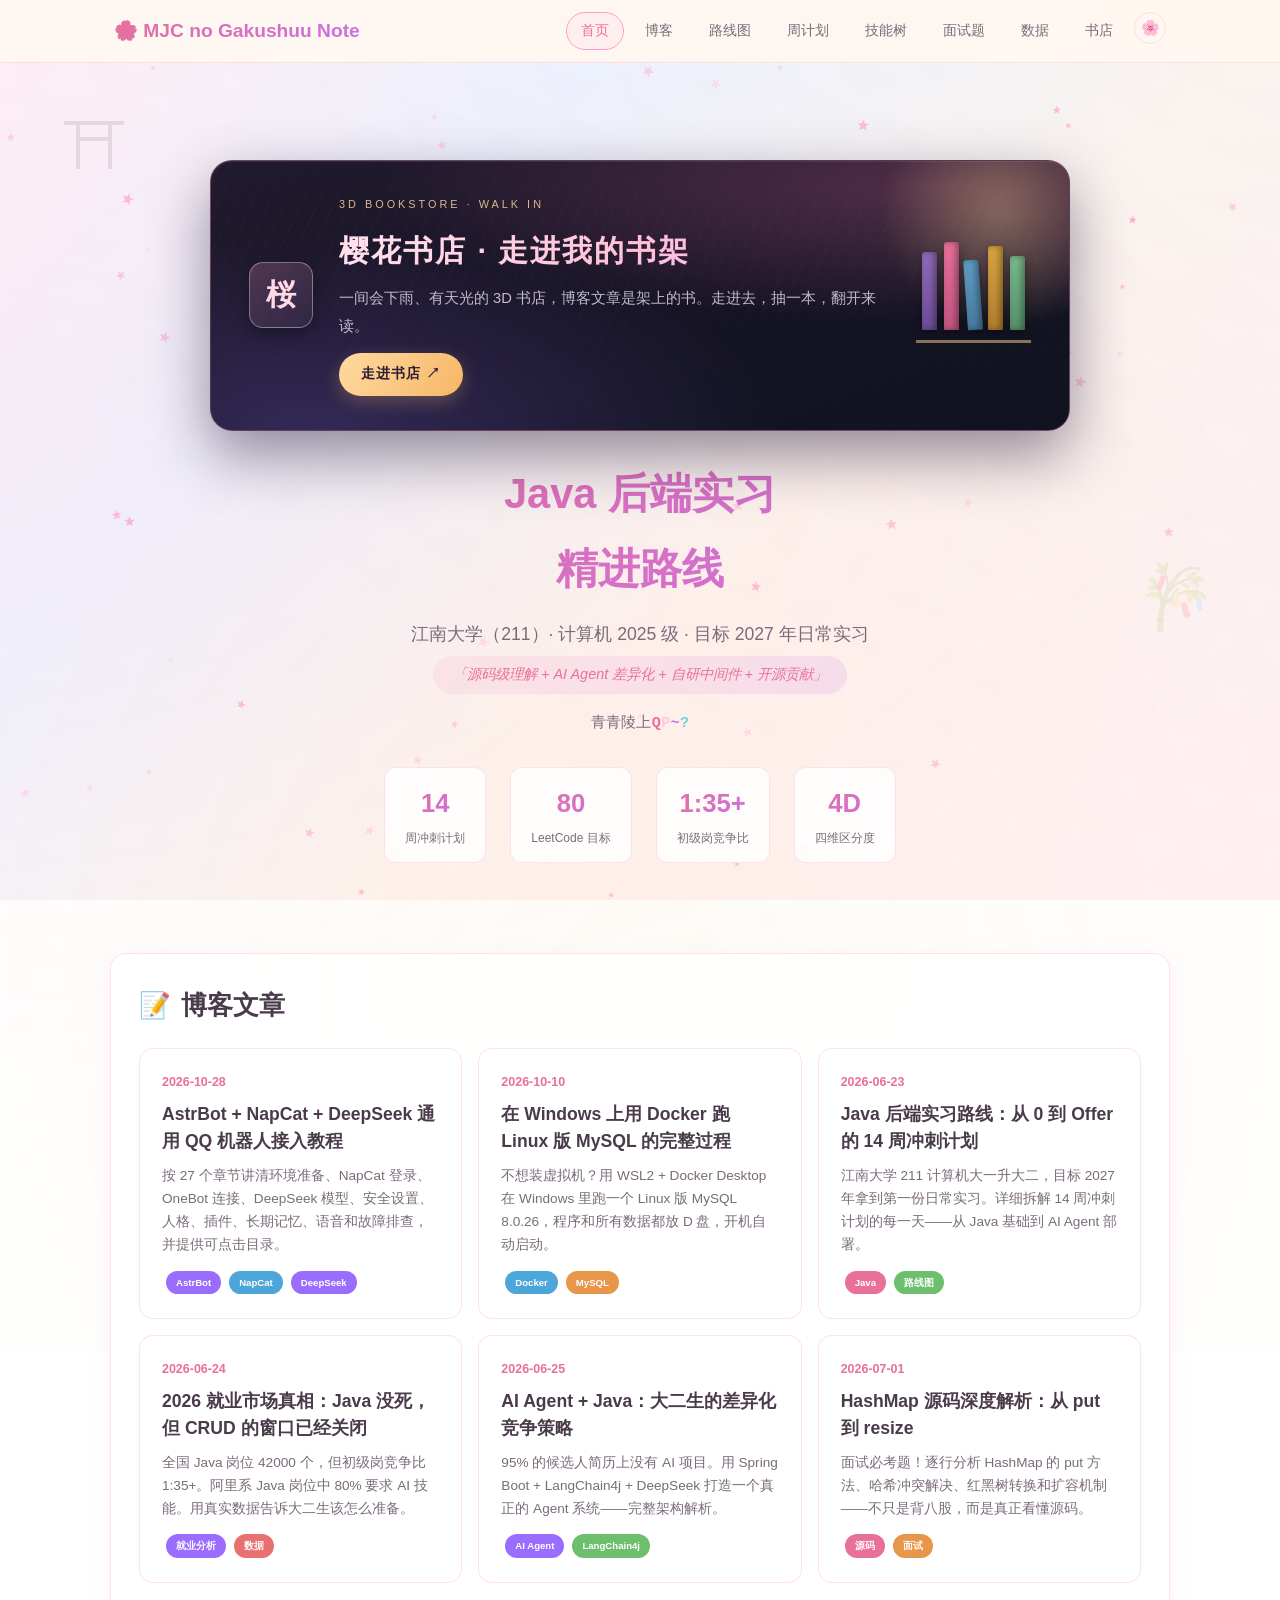
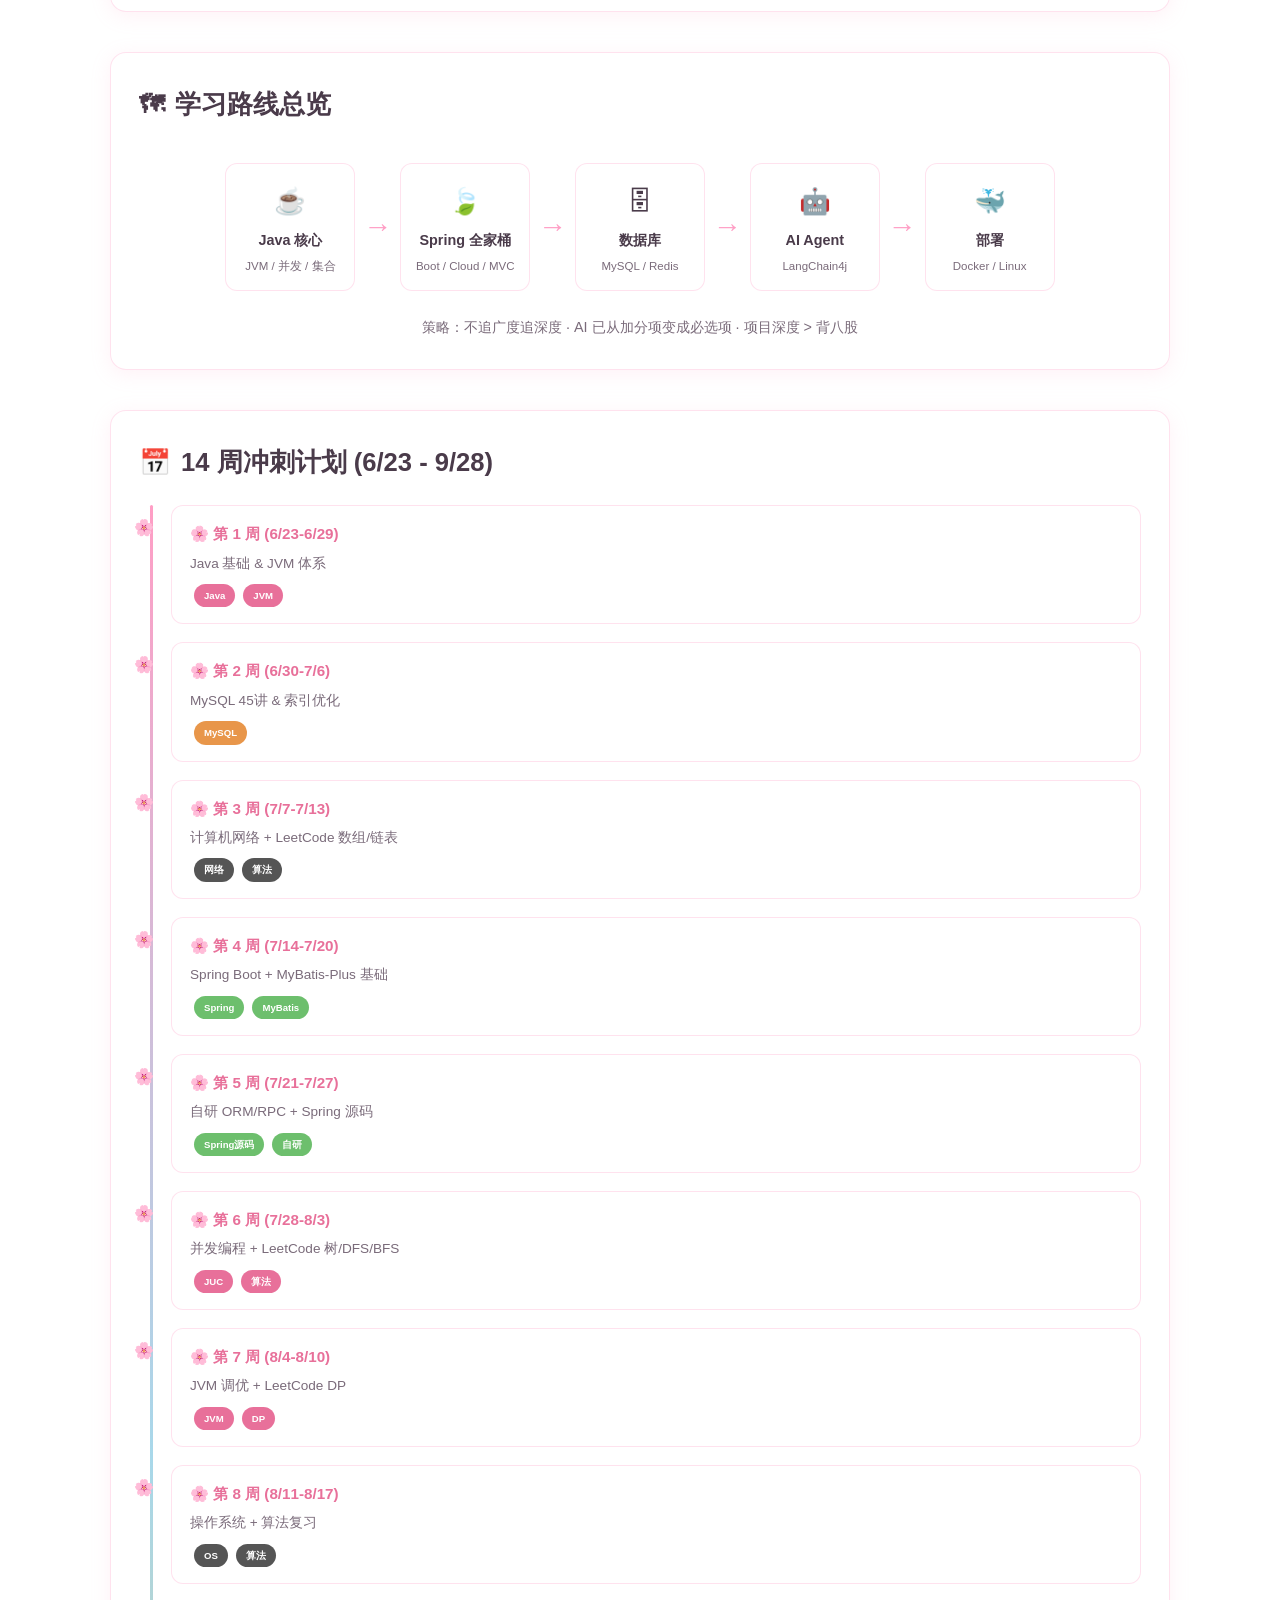
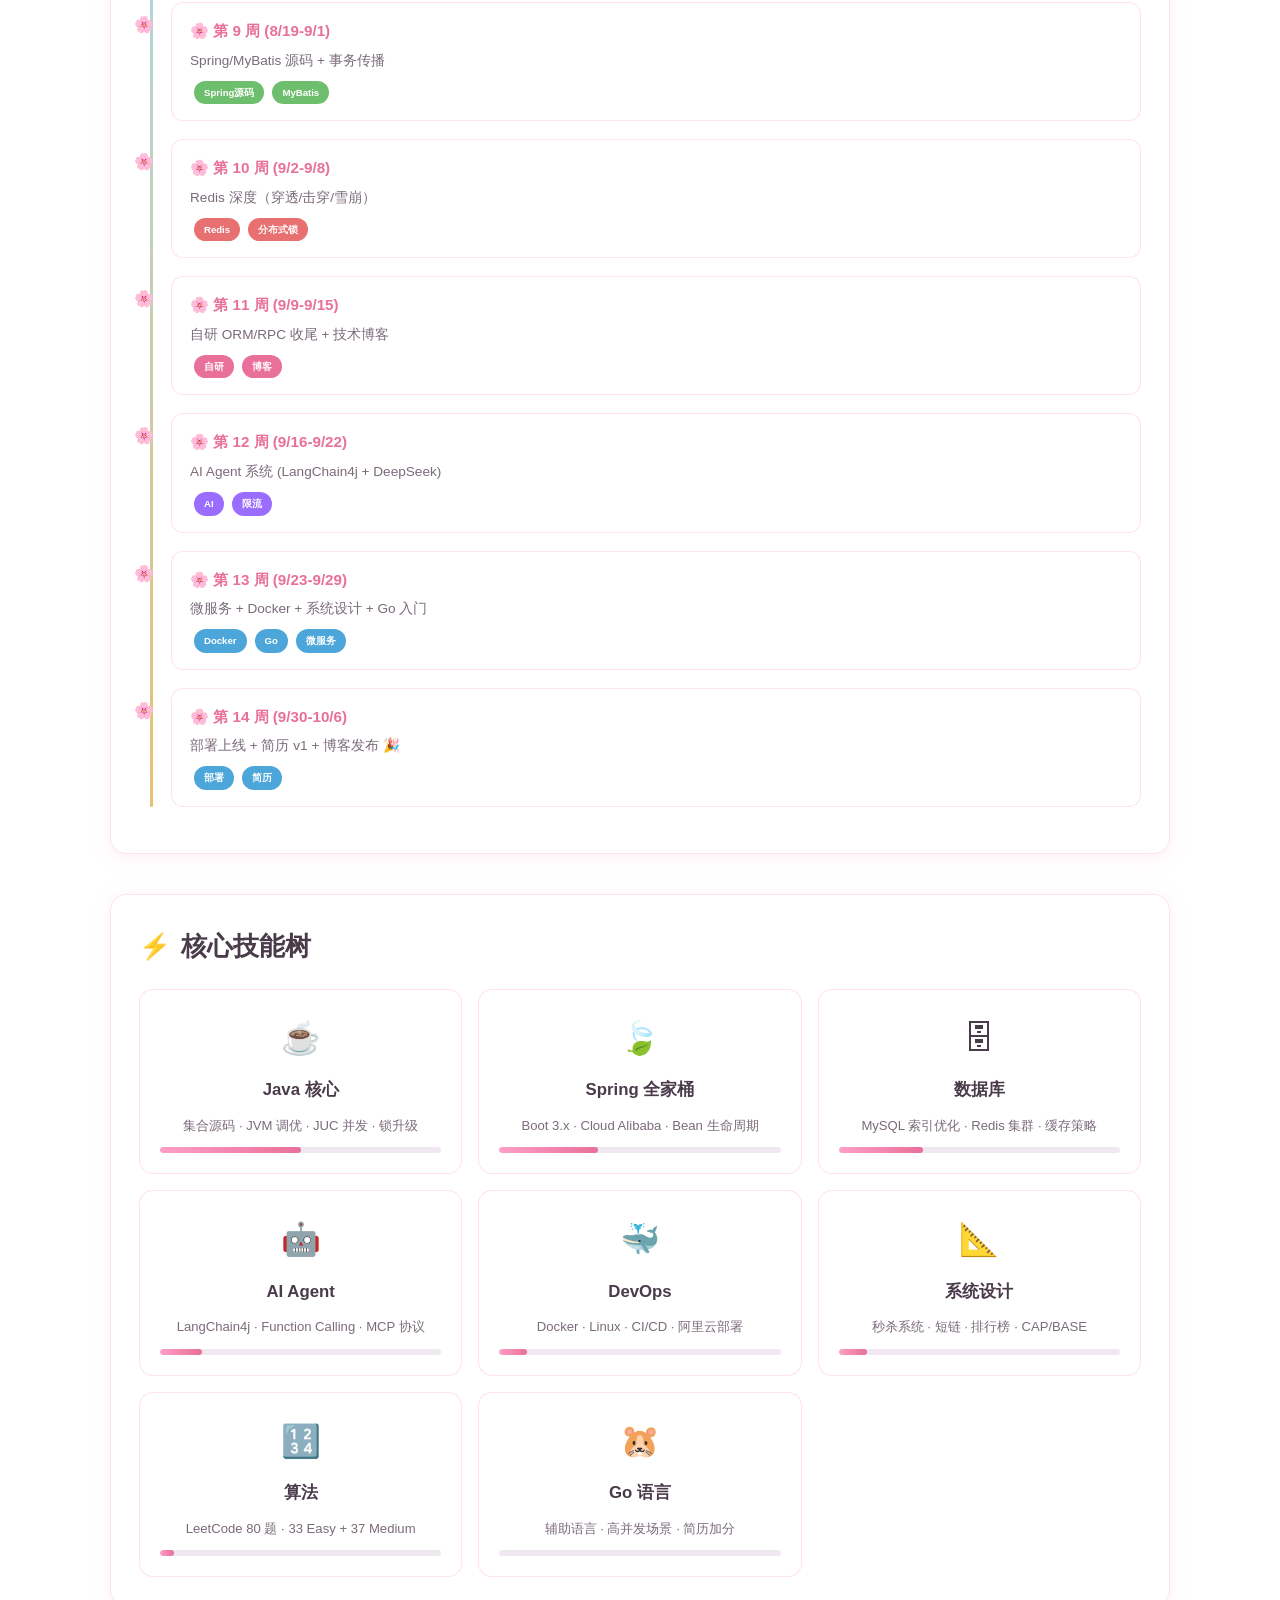
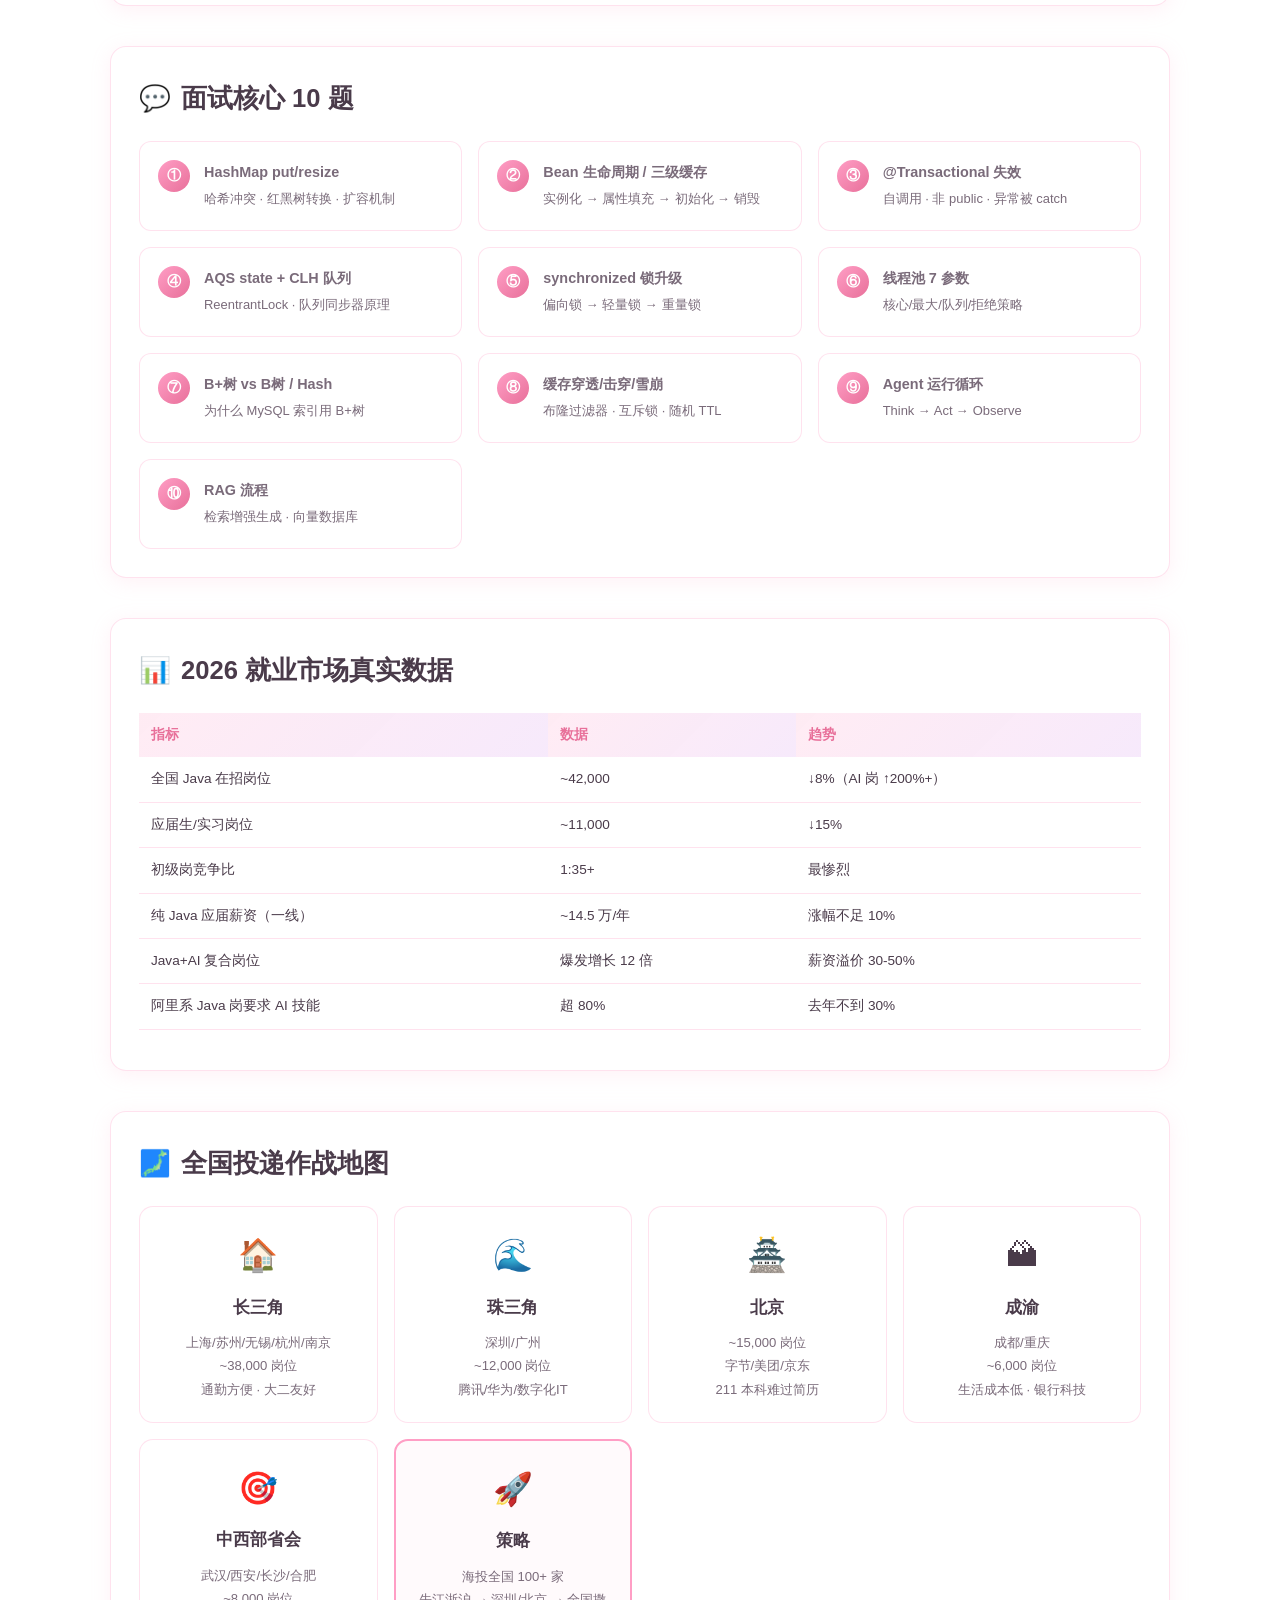
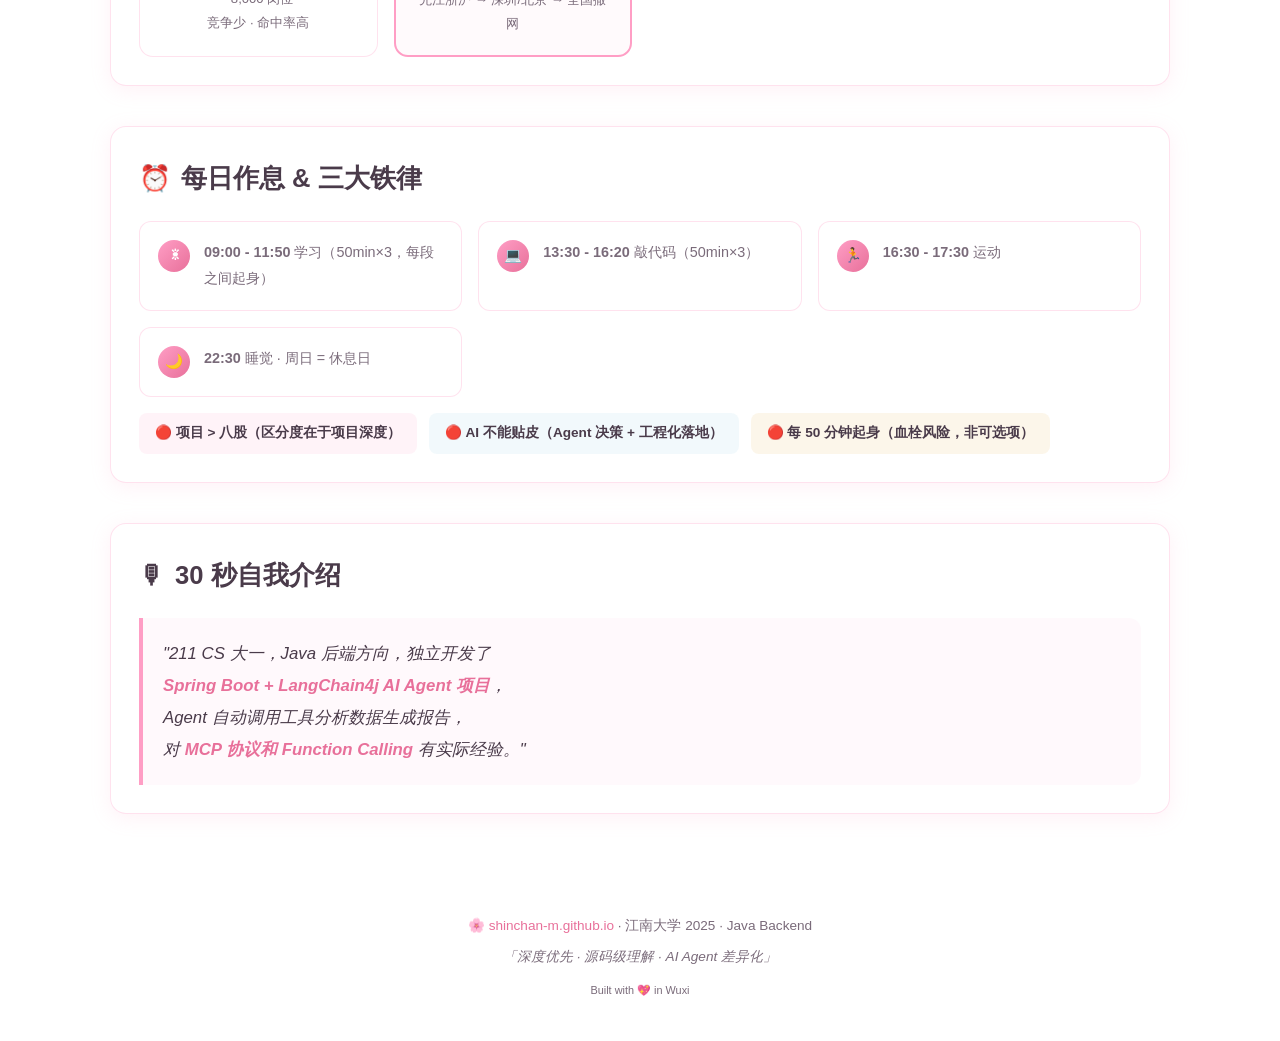
==== commit e0235119: "评论功能：giscus 接入（文章页），樱花/夜樱自定义主题 + 暗色联动；?v=20261101a" ====
--- a/index.html
+++ b/index.html
@@ -19,7 +19,7 @@
 <meta name="twitter:card" content="summary">
 <meta name="twitter:title" content="MJC no Gakushuu Note | Java 后端实习精进路线">
 <meta name="twitter:description" content="江南大学 211 计算机 · 源码级理解 + AI Agent 差异化 · 14 周冲刺计划全公开">
-<link rel="stylesheet" href="style.css?v=20261019b">
+<link rel="stylesheet" href="style.css?v=20261101a">
 </head>
 <body>
 <canvas id="sakura-canvas"></canvas>
@@ -412,6 +412,6 @@
   <p class="footer-built">Built with 💖 in Wuxi</p>
 </footer>
 
-<script src="app.js?v=20261019b"></script>
+<script src="app.js?v=20261101a"></script>
 </body>
 </html>
--- a/style.css
+++ b/style.css
@@ -1,5 +1,5 @@
 /* ===== 🌸 MJC no Gakushuu Note — Anime Sakura Theme ===== */
-@import url("./vars.css?v=20261019b");
+@import url("./vars.css?v=20261101a");
 
 * { margin: 0; padding: 0; box-sizing: border-box; }
 
@@ -224,6 +224,15 @@
 .store-entry:hover .store-shelf i:nth-child(3) { transform: rotate(-10deg) translateX(4px); }
 .store-entry:hover .store-shelf i:nth-child(2) { transform: translateY(-6px); }
 .hero-meta { margin-top: 4px; }
+
+/* ===== 评论区（giscus，2026-11 接入）=====
+   iframe 画布是透明的（见 giscus-light/dark.css），评论直接浮在 .card 上，
+   这里只负责外框节奏：和文章同宽、标题与提示文案的间距。 */
+.comments { max-width: 800px; margin: 48px auto 8px; }
+.comments h2 { margin-bottom: 6px; }
+.comments-hint { color: var(--text-light); font-size: 0.86em; margin: 0 0 20px; }
+.giscus-box { min-height: 160px; }
+.giscus-box iframe { width: 100%; border: 0; }
 
 /* Cards */
 .card {
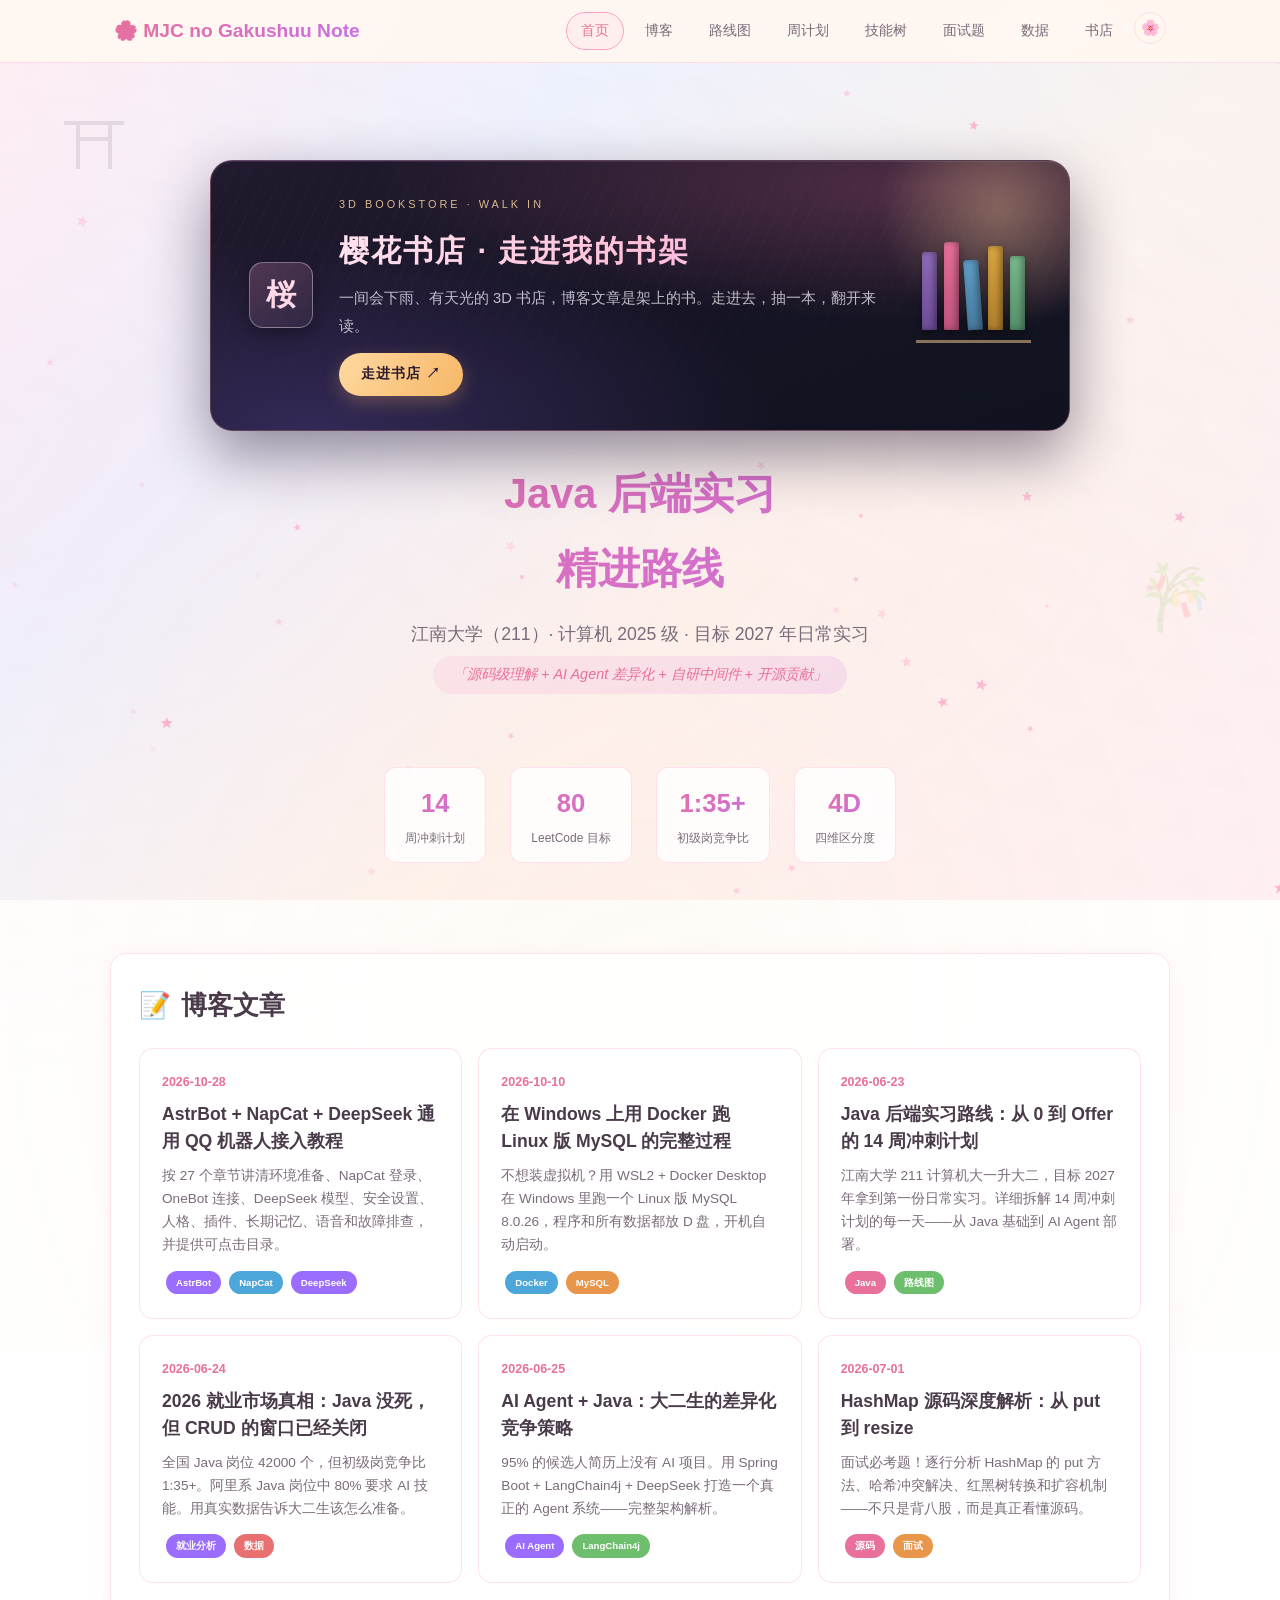
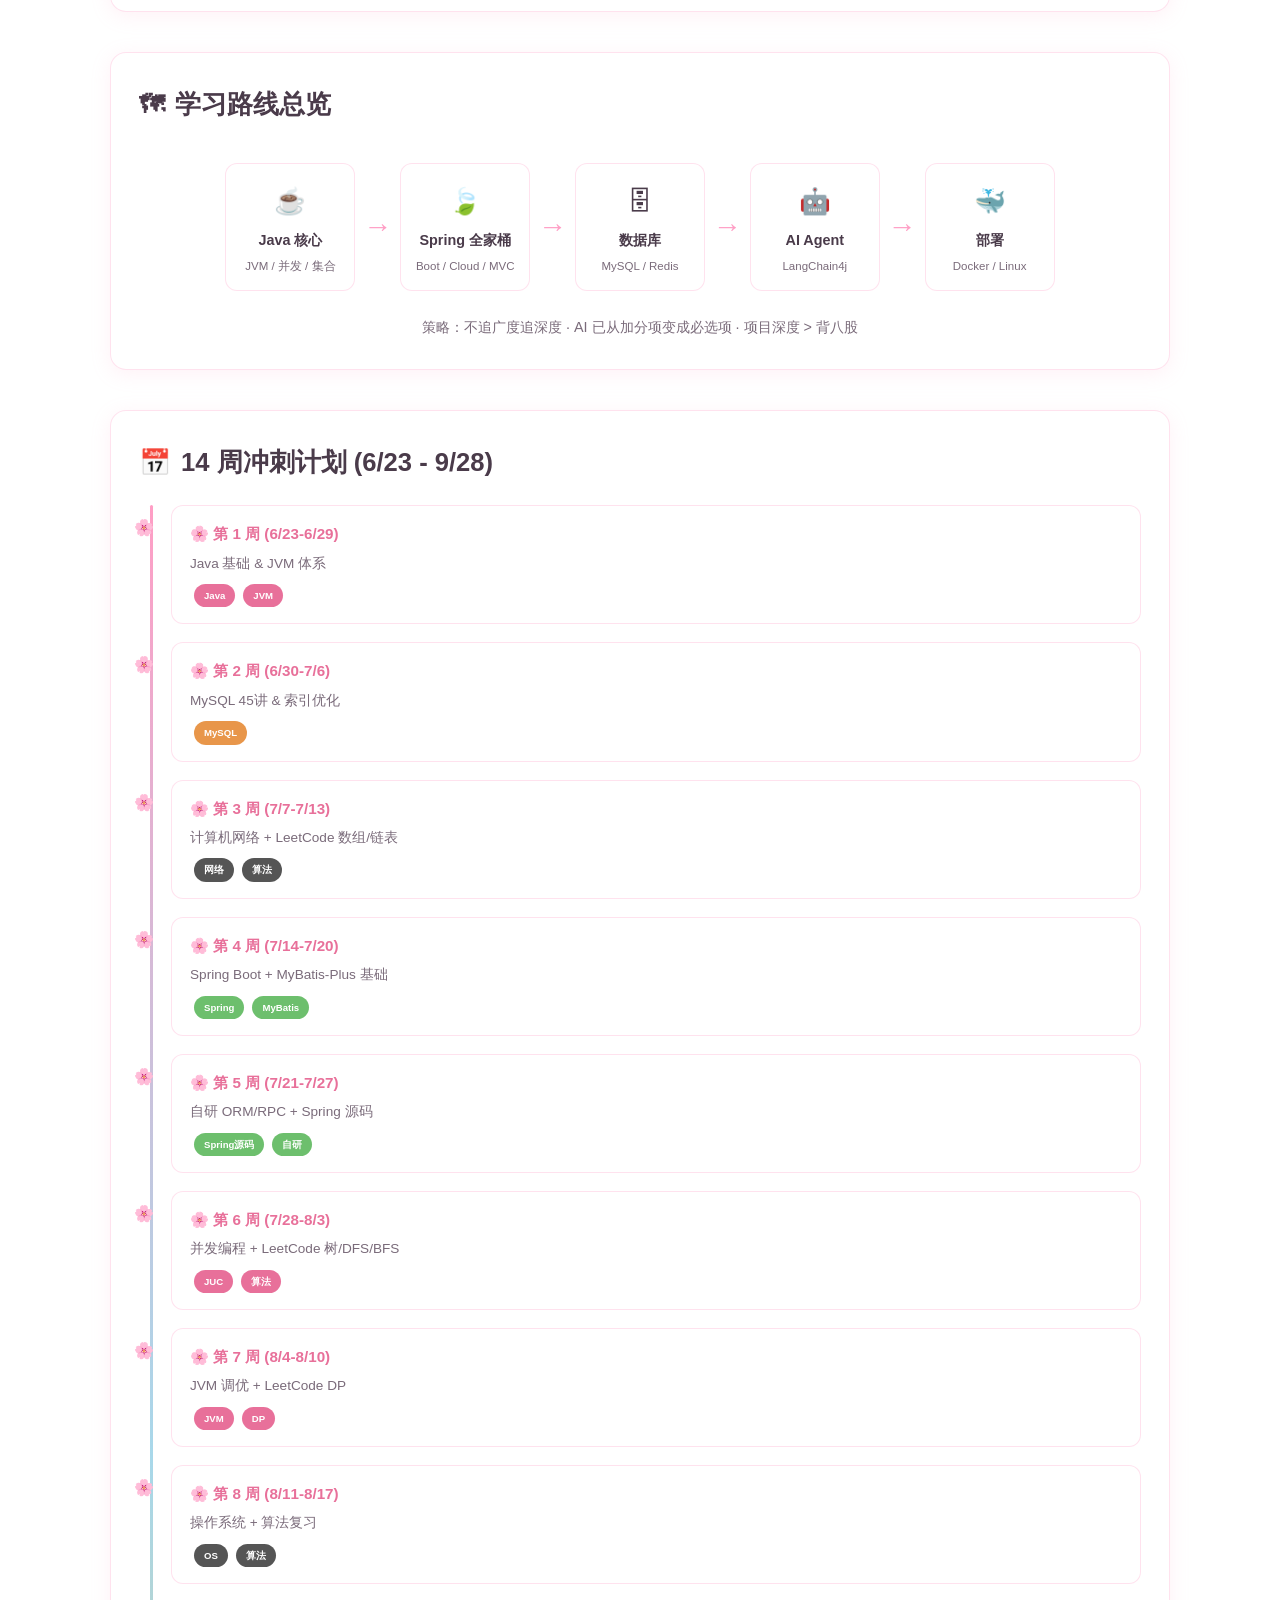
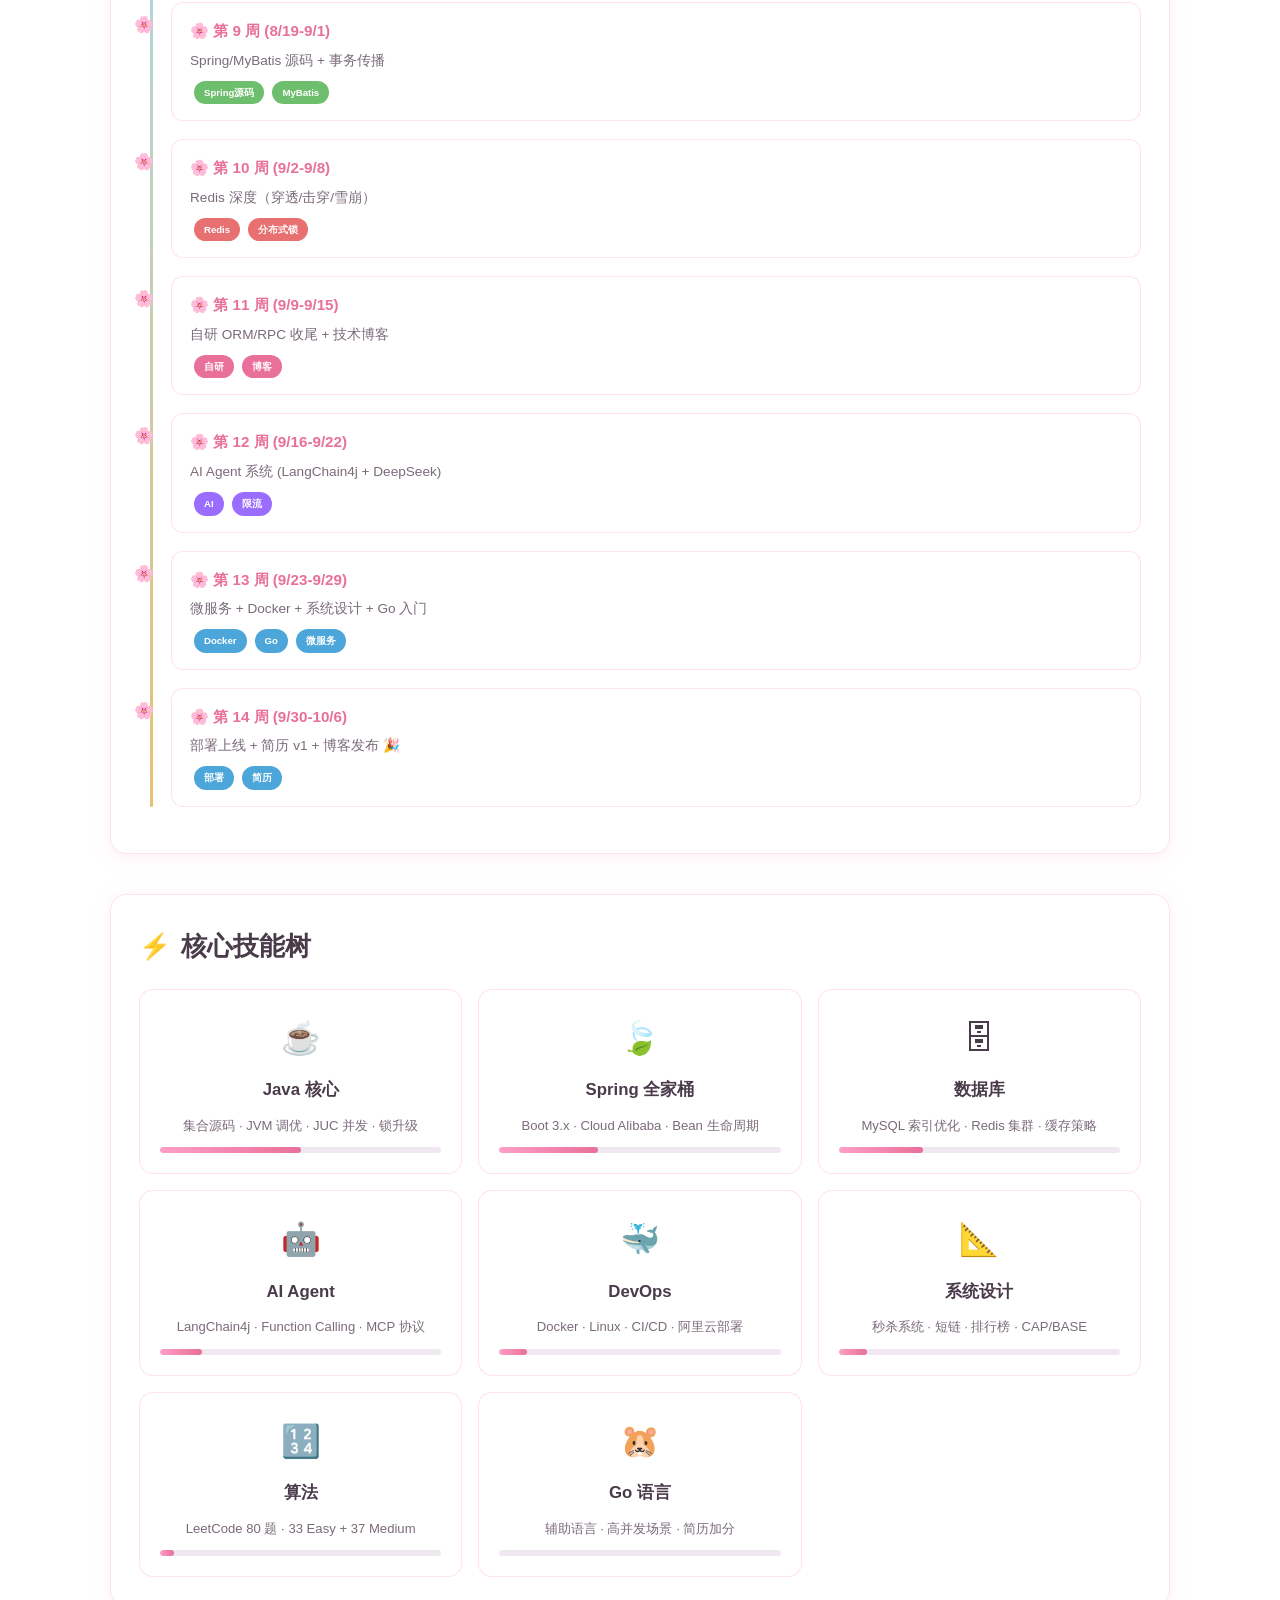
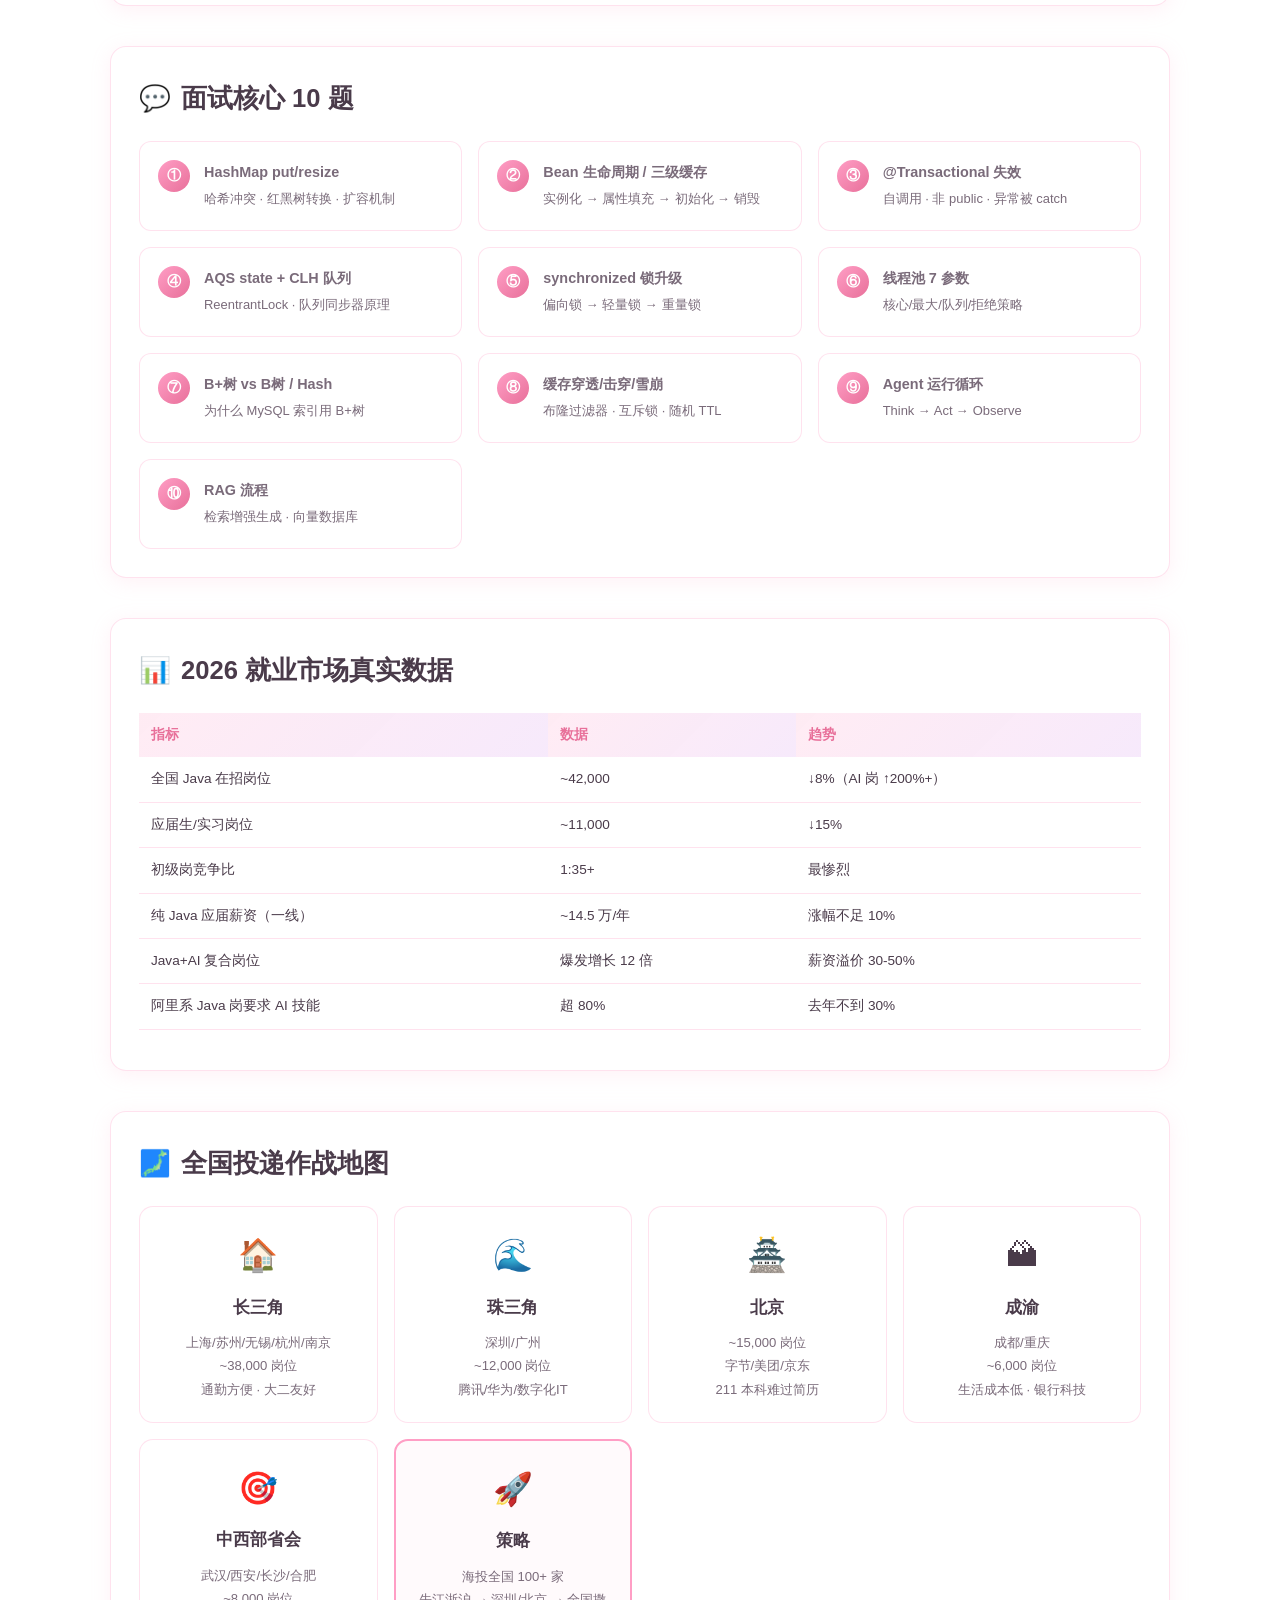
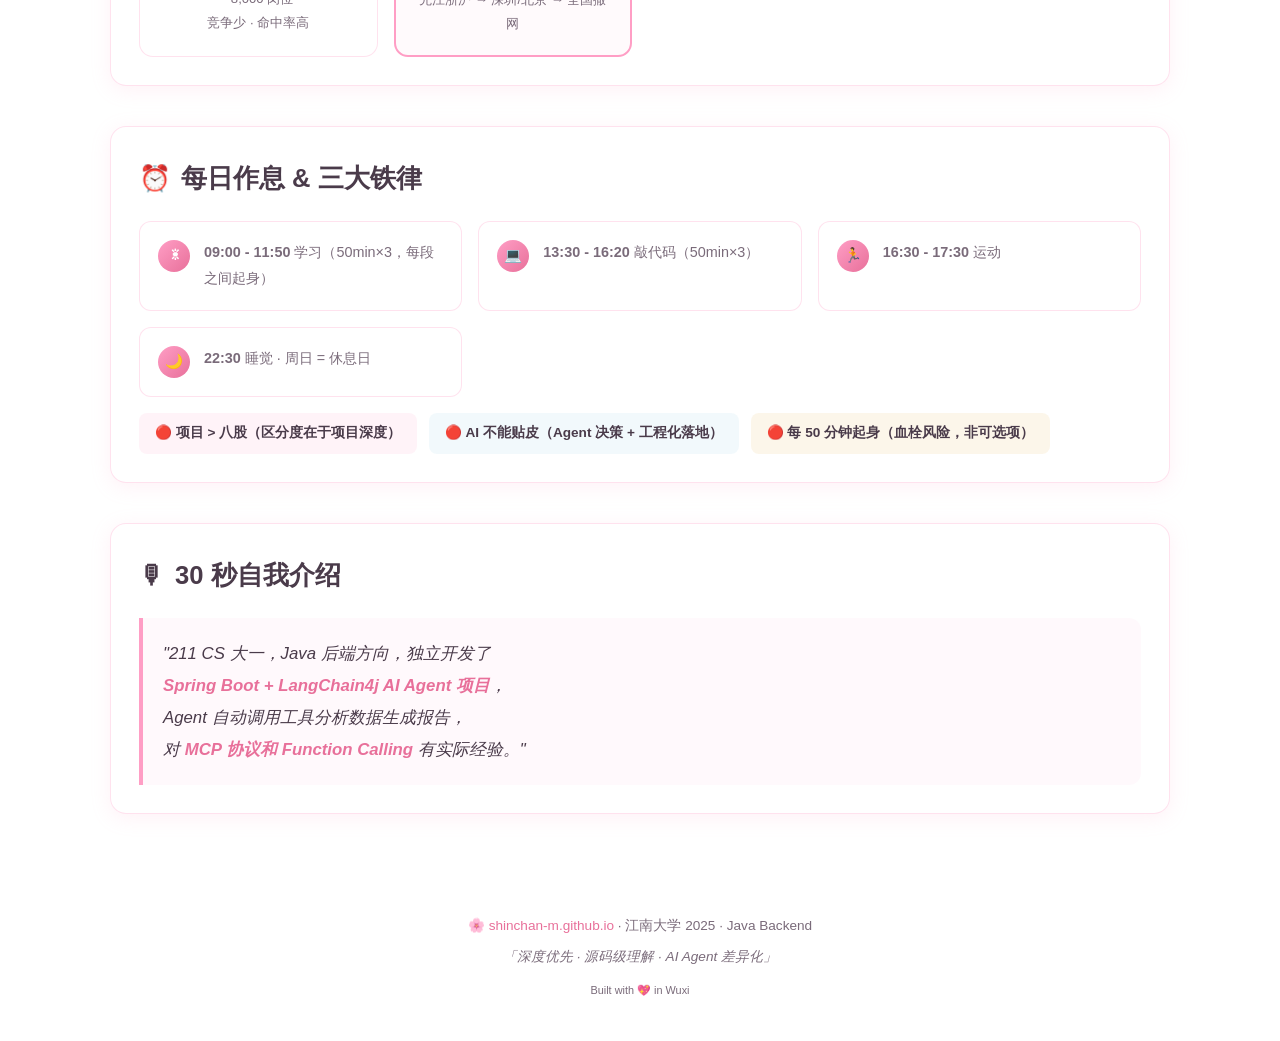
==== commit 07e788ff: "giscus: 填入 repo-id / category-id（General），评论区点火；?v=20261101b" ====
--- a/index.html
+++ b/index.html
@@ -19,7 +19,7 @@
 <meta name="twitter:card" content="summary">
 <meta name="twitter:title" content="MJC no Gakushuu Note | Java 后端实习精进路线">
 <meta name="twitter:description" content="江南大学 211 计算机 · 源码级理解 + AI Agent 差异化 · 14 周冲刺计划全公开">
-<link rel="stylesheet" href="style.css?v=20261101a">
+<link rel="stylesheet" href="style.css?v=20261101b">
 </head>
 <body>
 <canvas id="sakura-canvas"></canvas>
@@ -412,6 +412,6 @@
   <p class="footer-built">Built with 💖 in Wuxi</p>
 </footer>
 
-<script src="app.js?v=20261101a"></script>
+<script src="app.js?v=20261101b"></script>
 </body>
 </html>
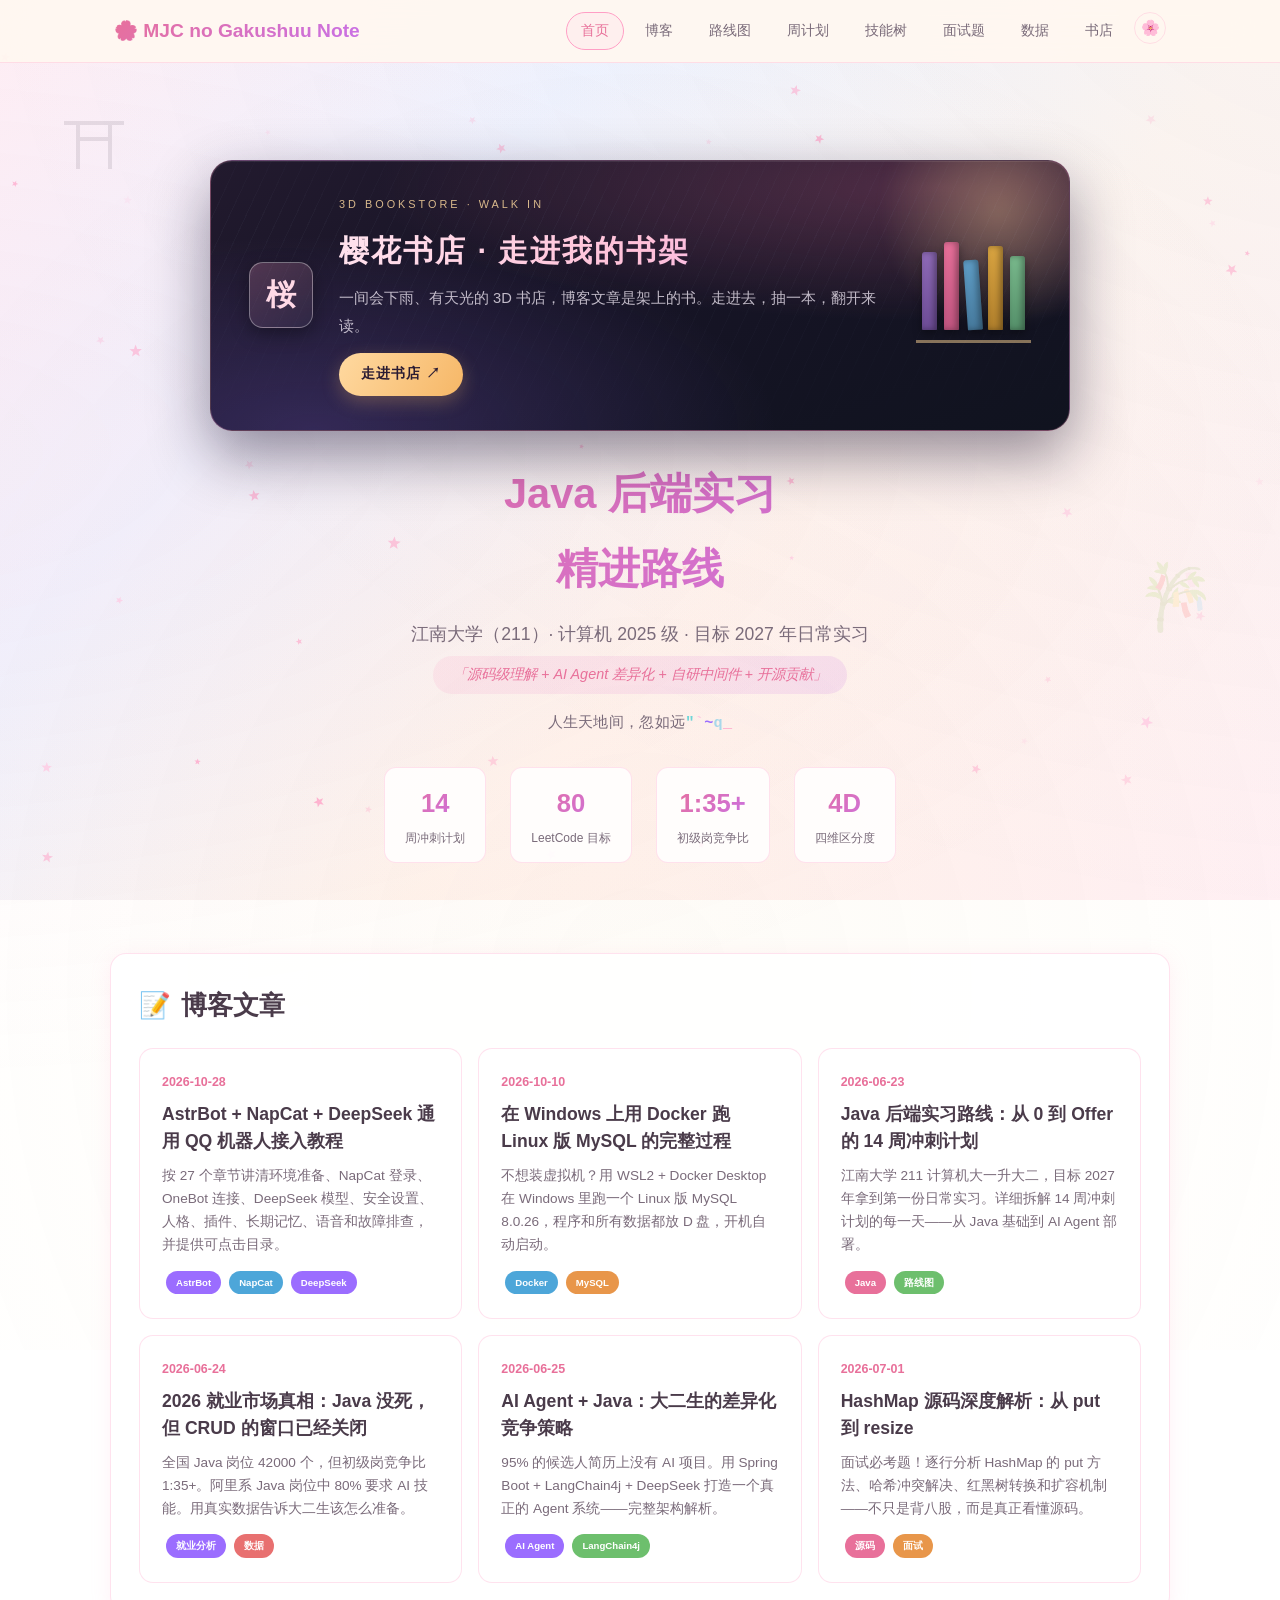
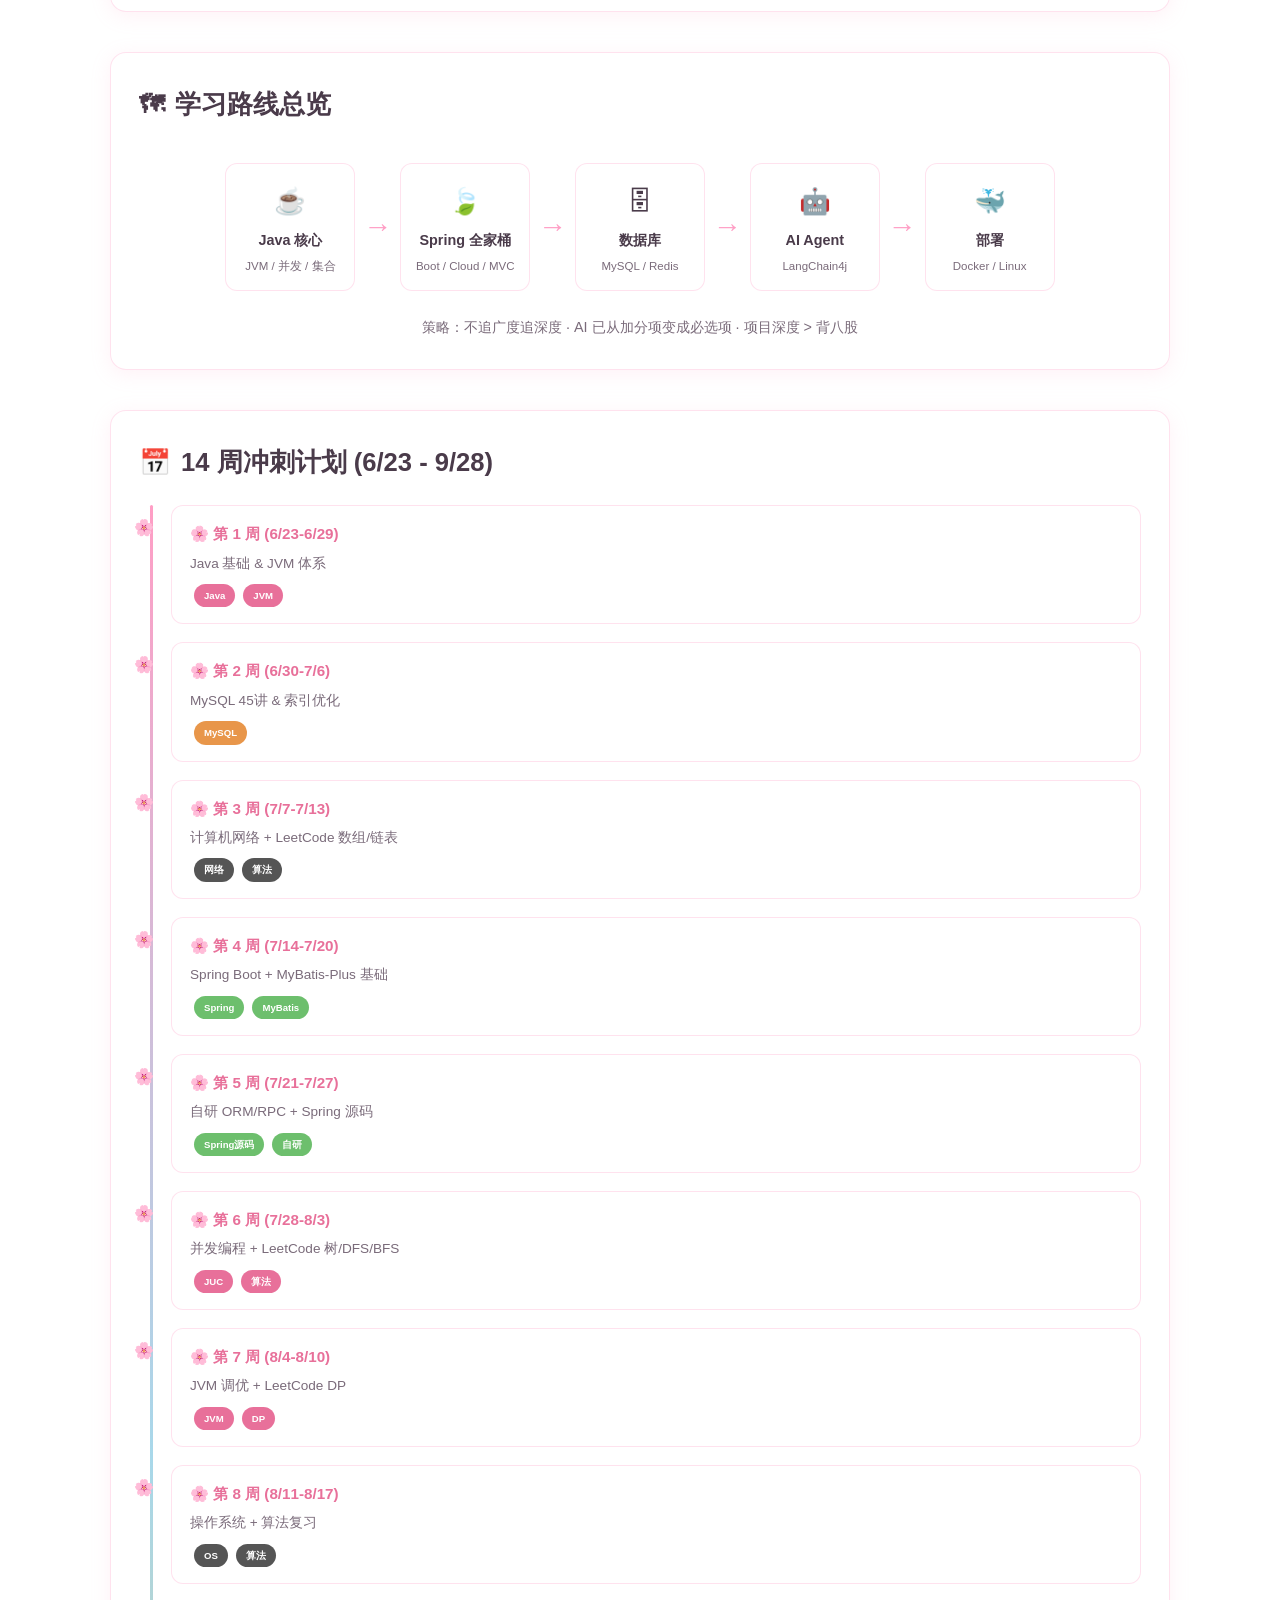
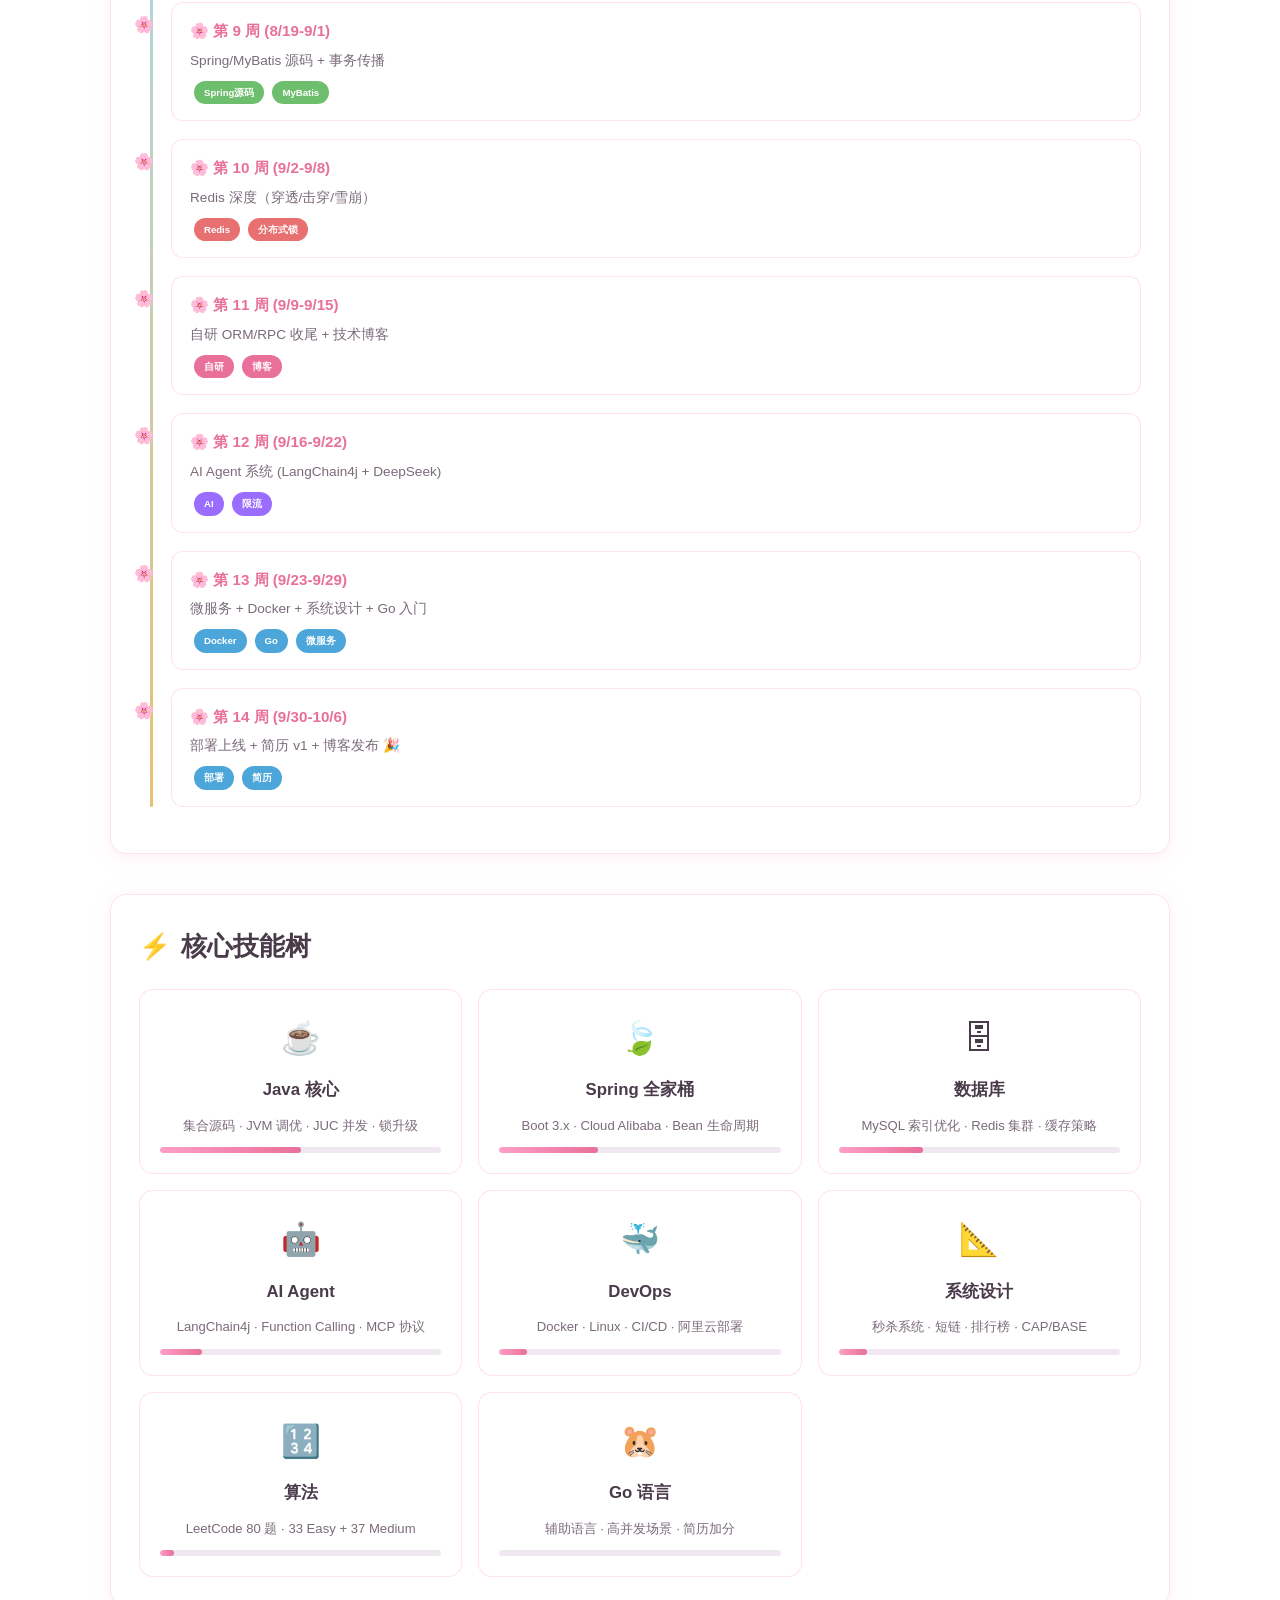
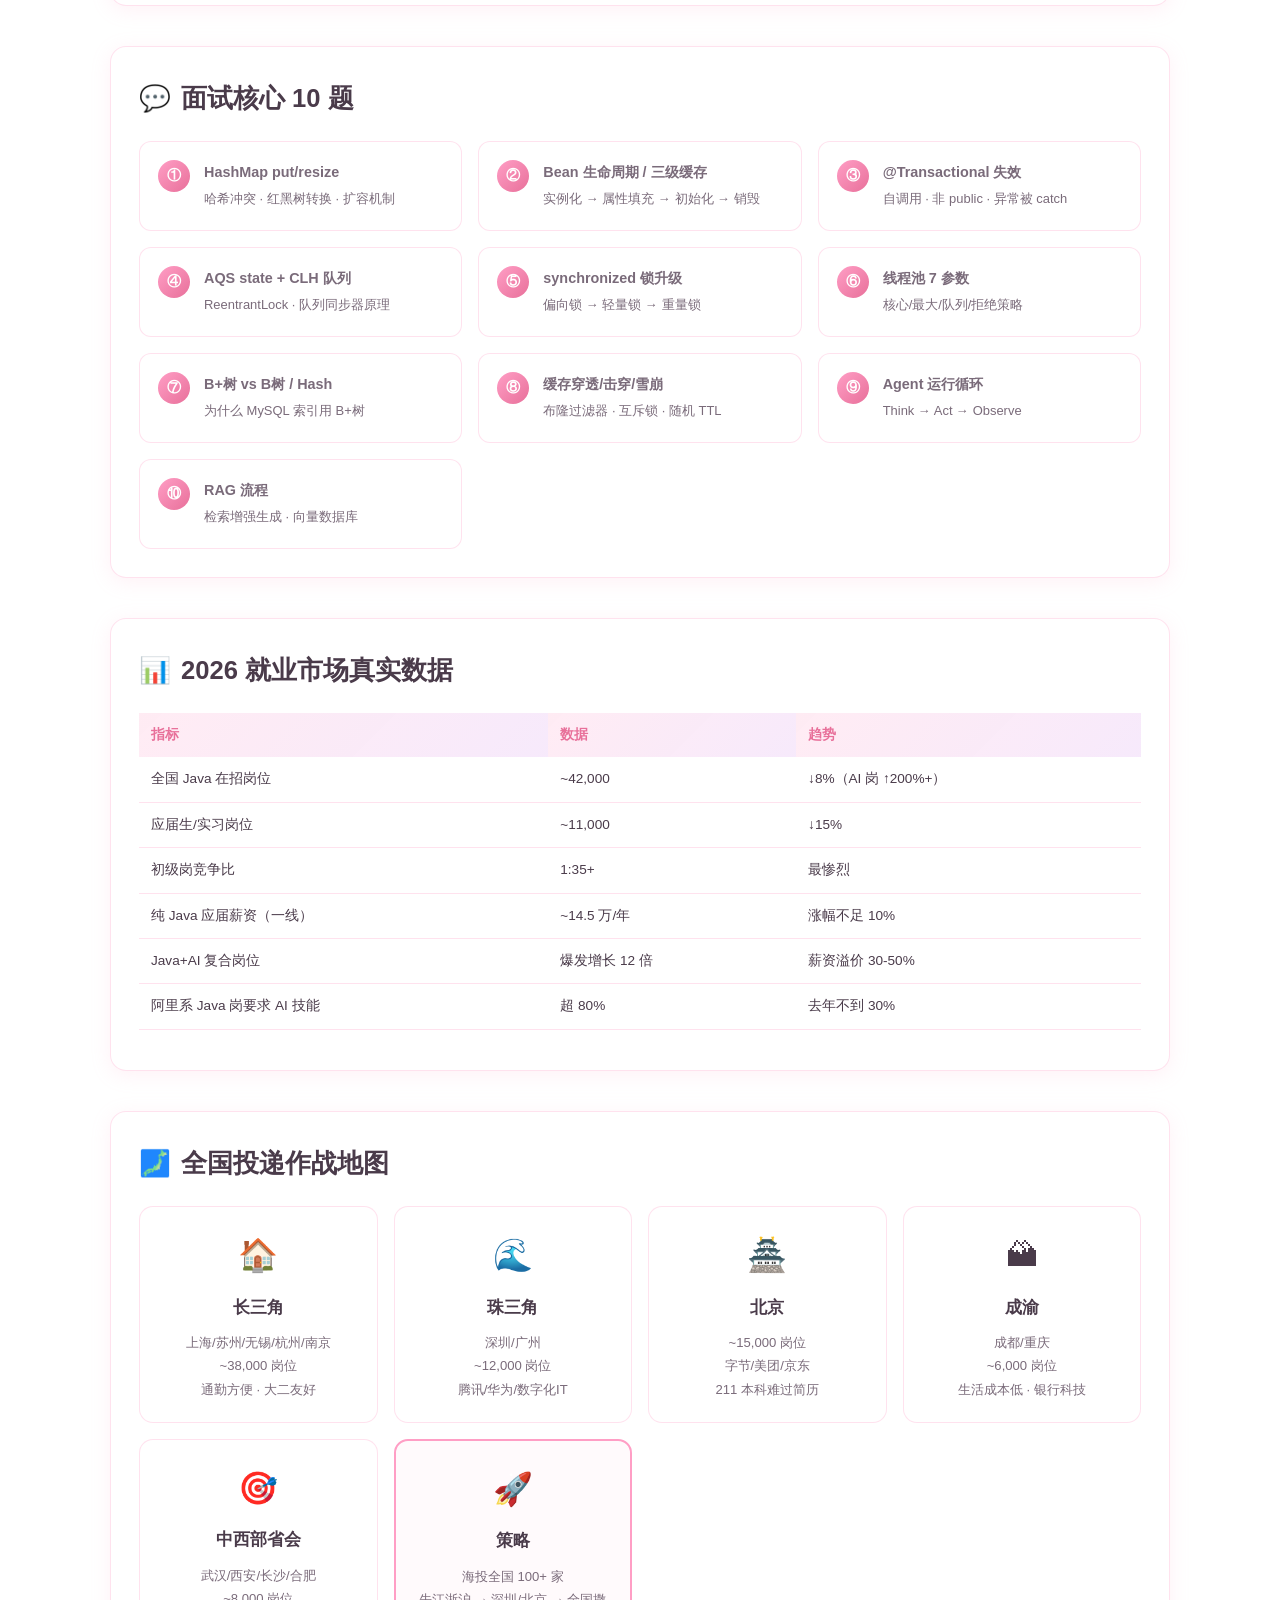
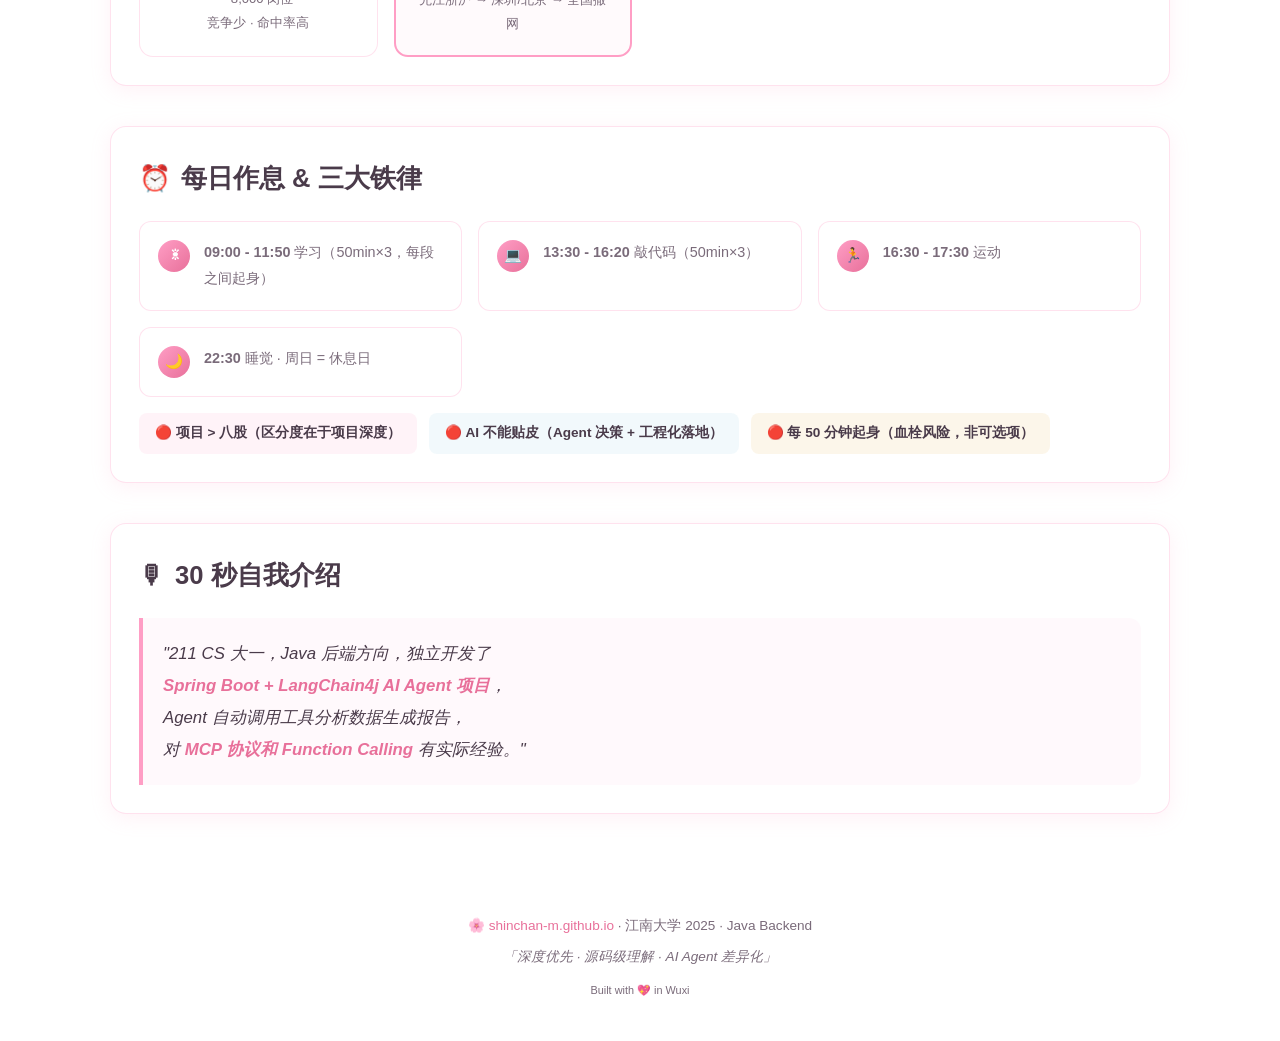
==== commit 54f5e51f: "fix: 评论区卡片去掉 animate-in（后插元素不被淡入观察器登记，永远 opacity:0）；?v=20261101c" ====
--- a/index.html
+++ b/index.html
@@ -19,7 +19,7 @@
 <meta name="twitter:card" content="summary">
 <meta name="twitter:title" content="MJC no Gakushuu Note | Java 后端实习精进路线">
 <meta name="twitter:description" content="江南大学 211 计算机 · 源码级理解 + AI Agent 差异化 · 14 周冲刺计划全公开">
-<link rel="stylesheet" href="style.css?v=20261101b">
+<link rel="stylesheet" href="style.css?v=20261101c">
 </head>
 <body>
 <canvas id="sakura-canvas"></canvas>
@@ -412,6 +412,6 @@
   <p class="footer-built">Built with 💖 in Wuxi</p>
 </footer>
 
-<script src="app.js?v=20261101b"></script>
+<script src="app.js?v=20261101c"></script>
 </body>
 </html>
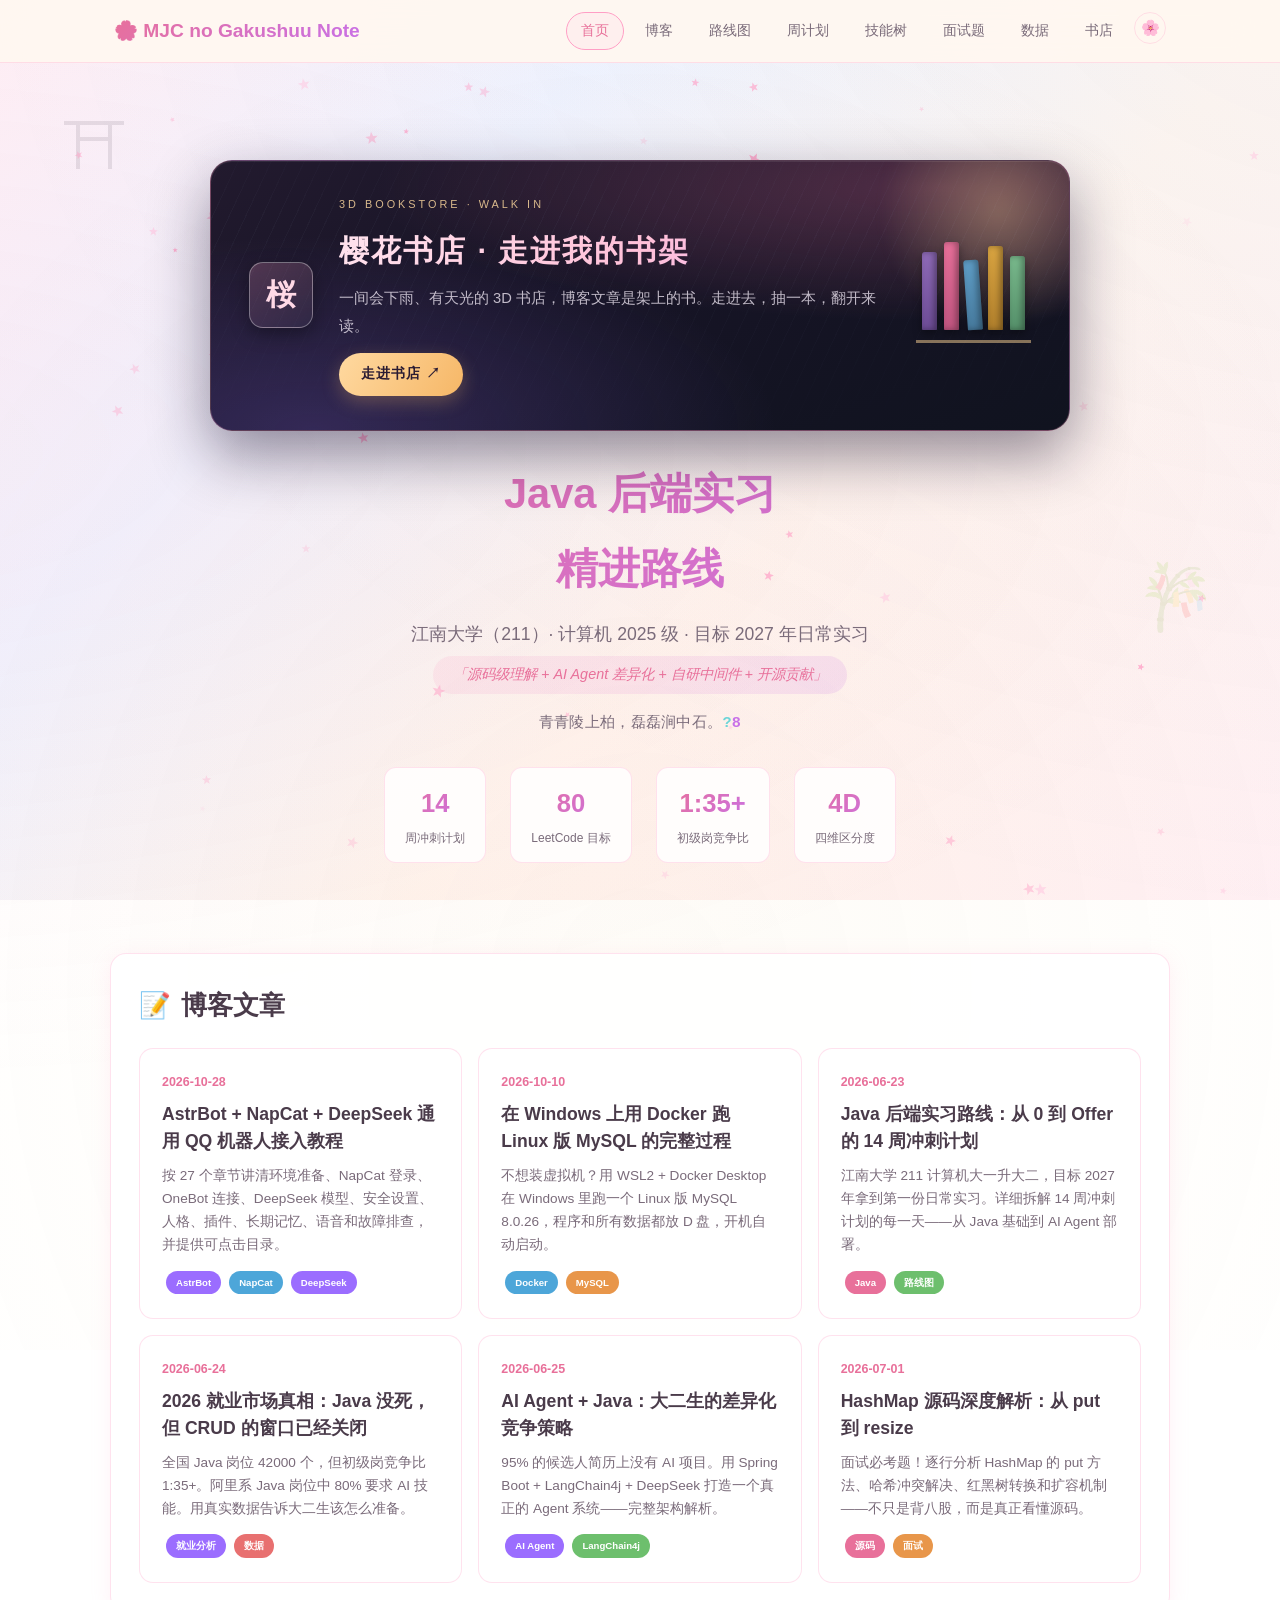
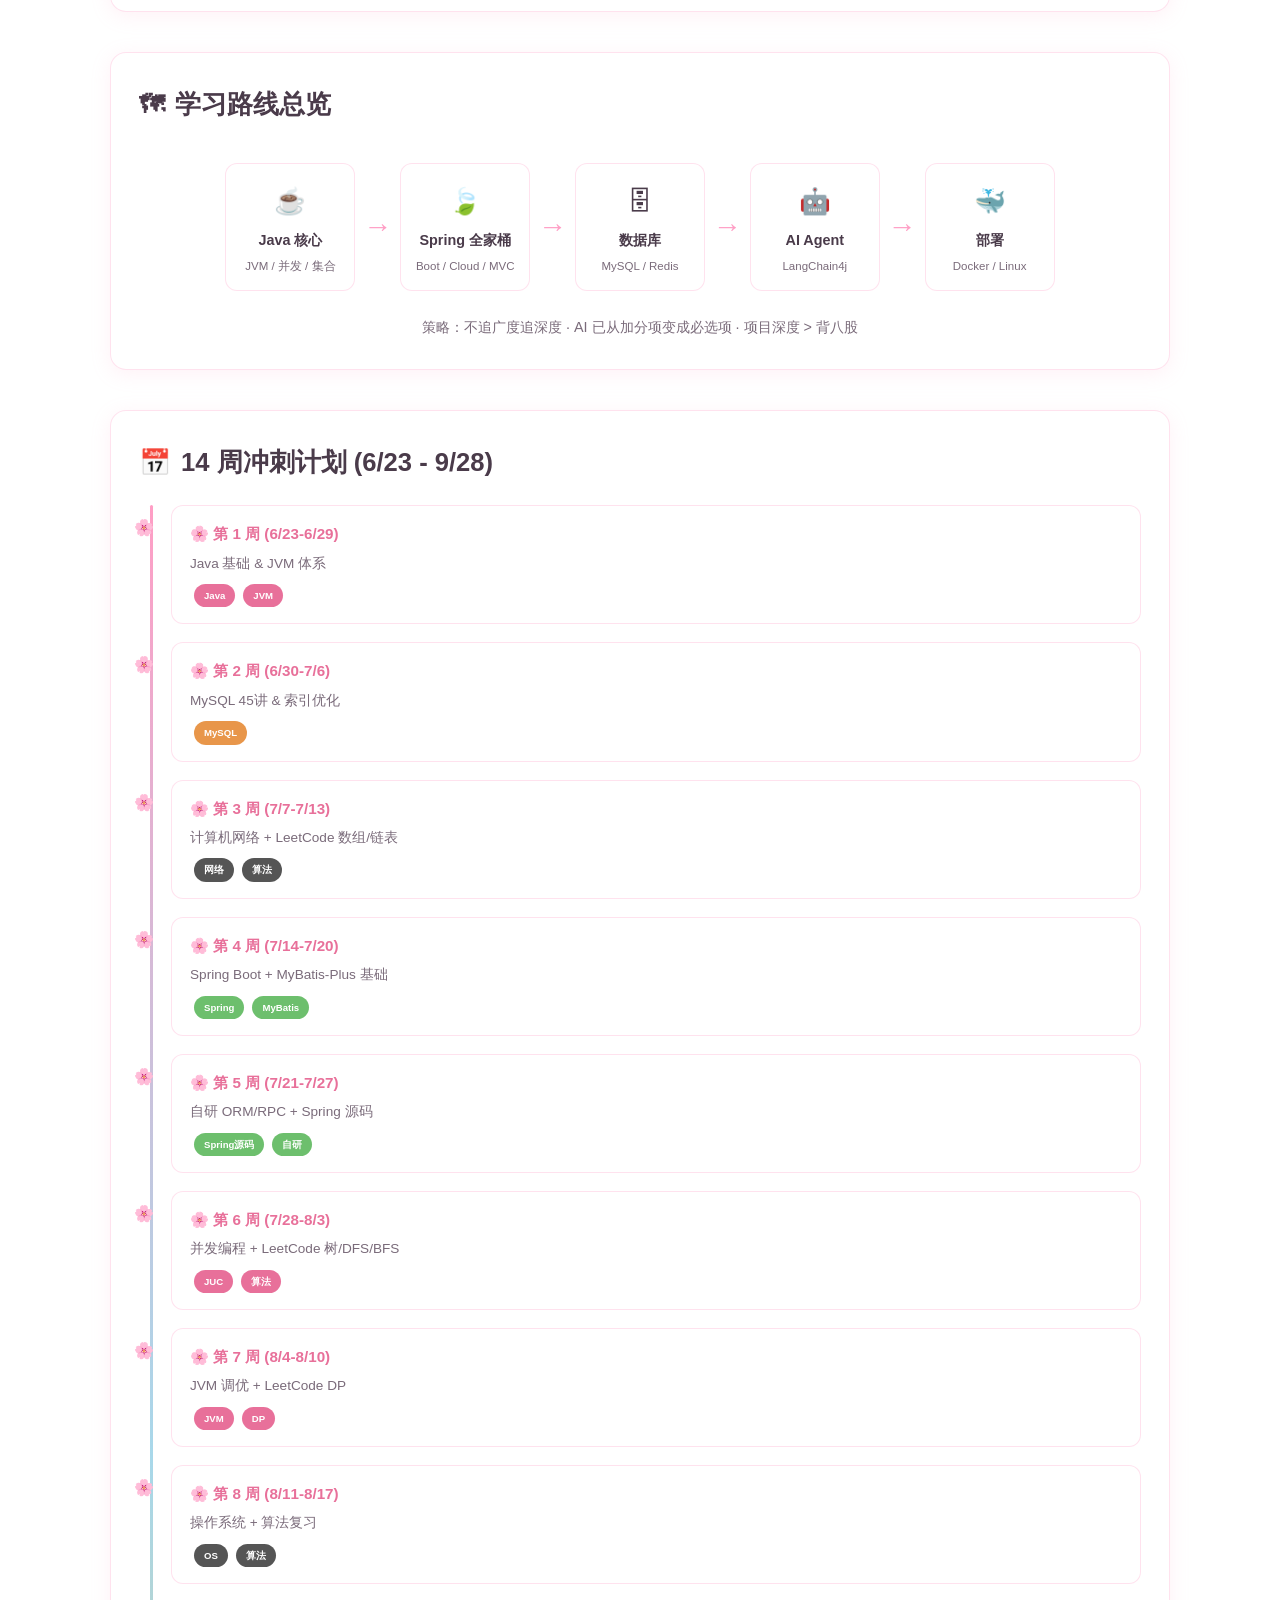
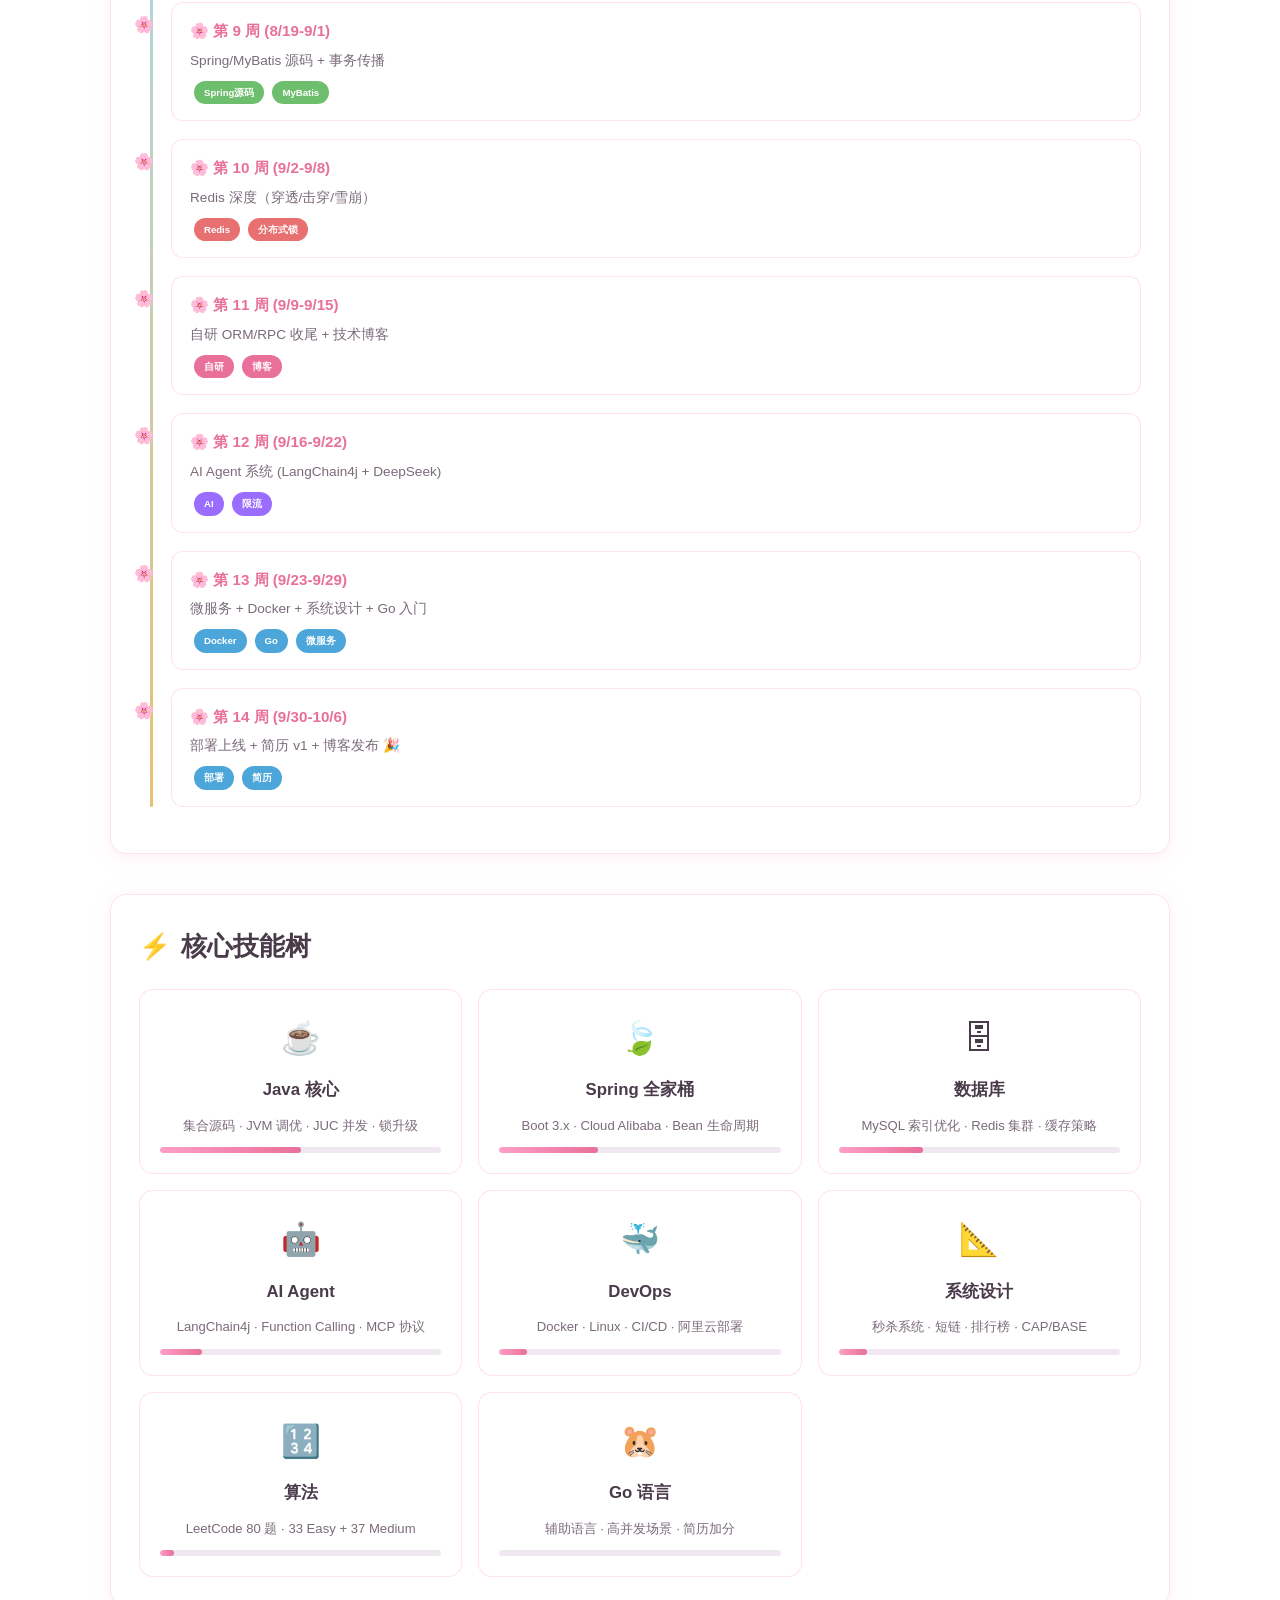
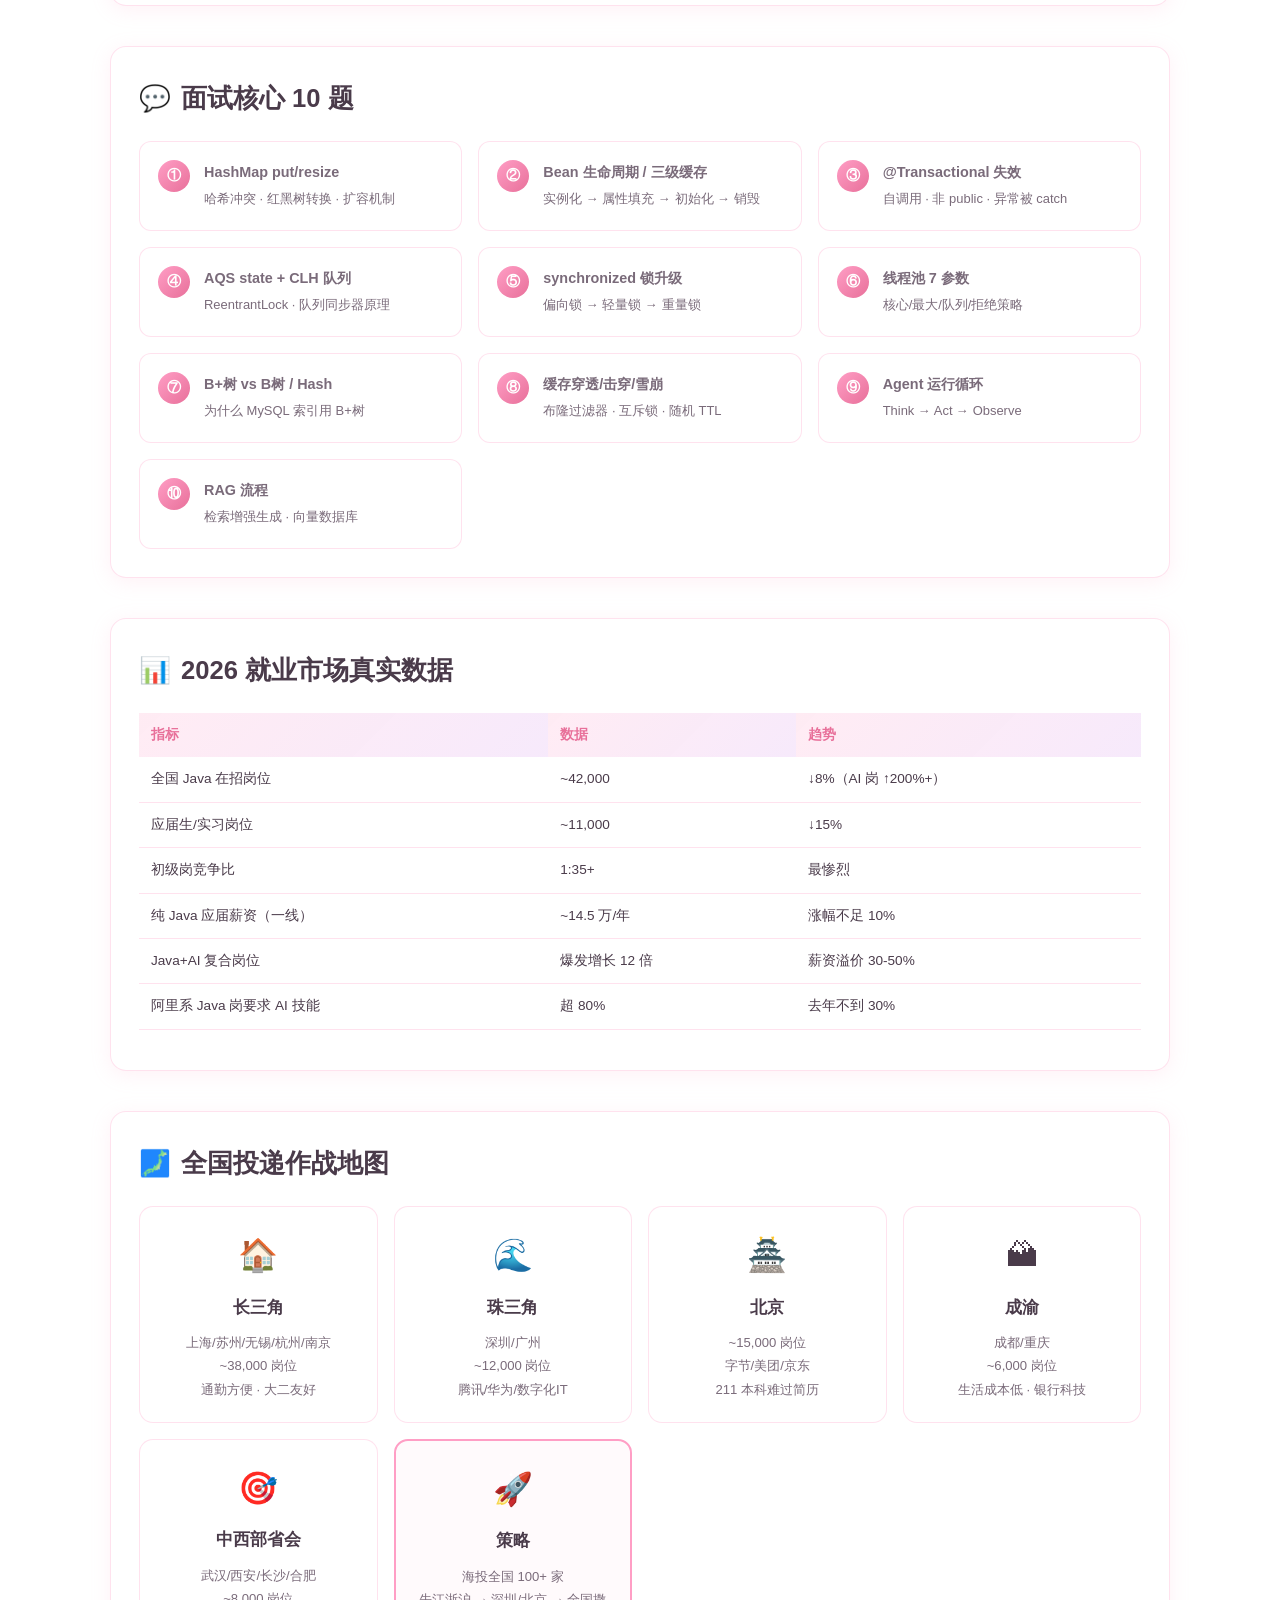
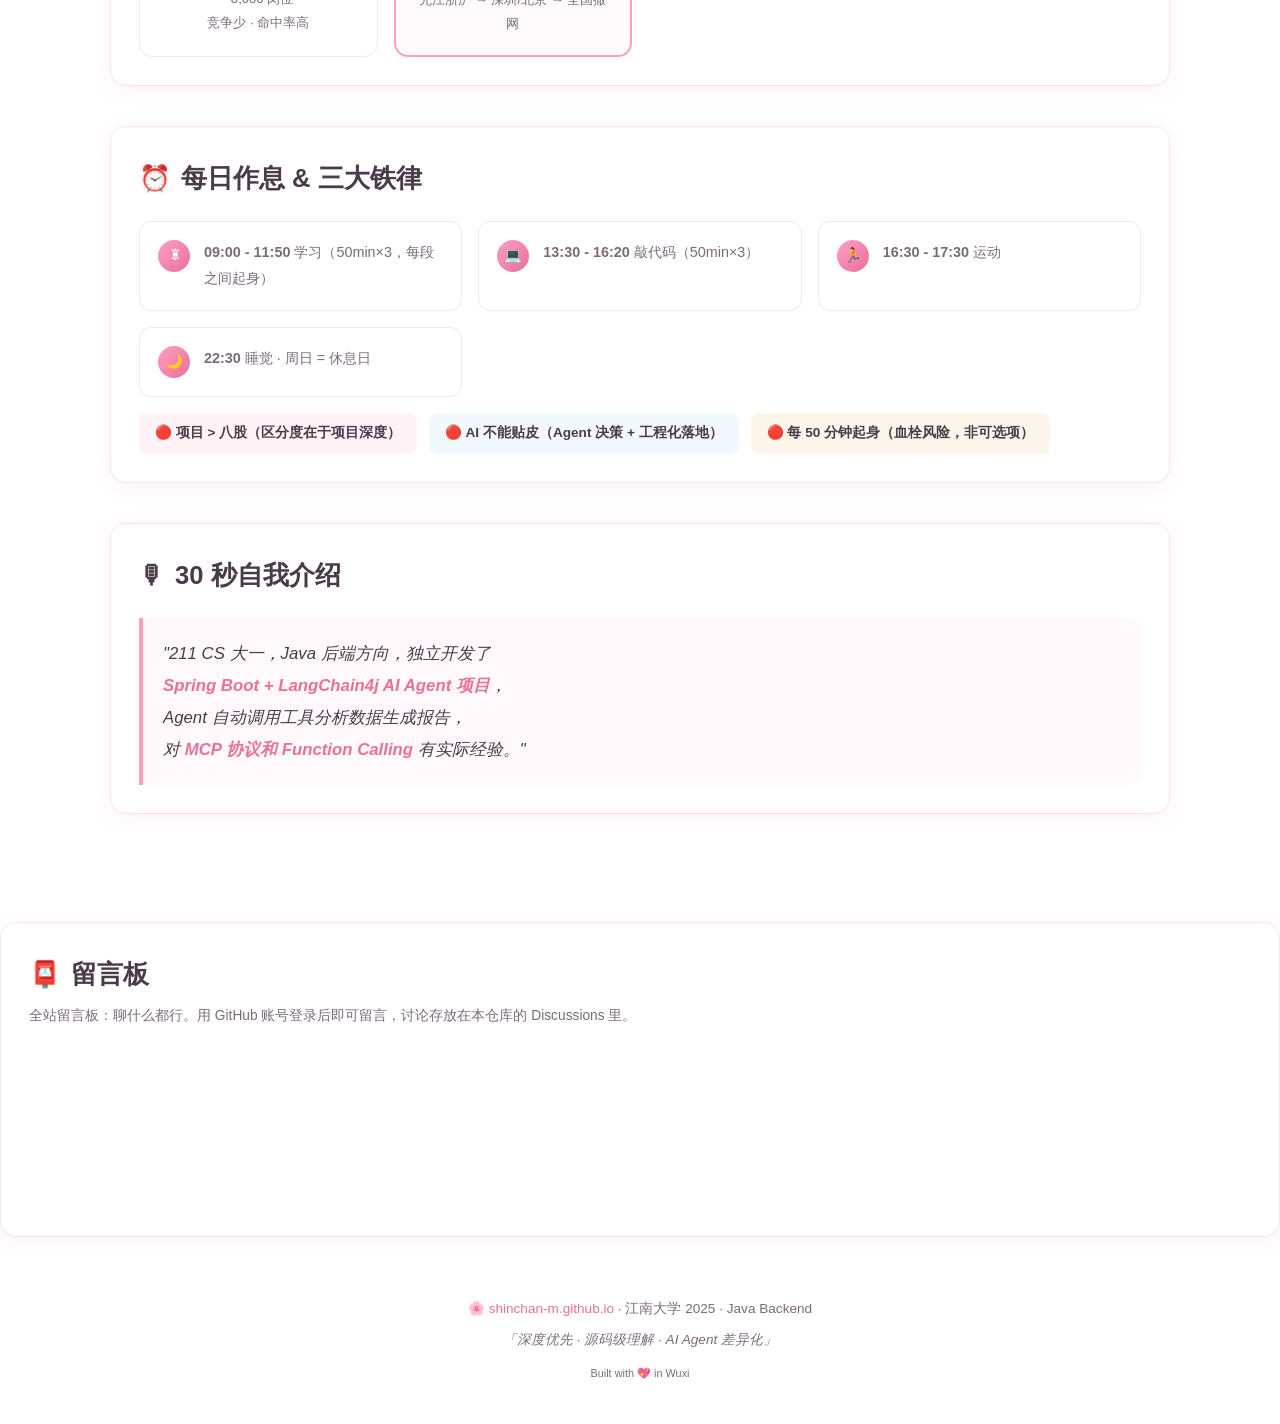
==== commit ea507a14: "评论扩展到全站：首页=留言板、文章页=评论区（/book/ 除外），留言板跟卡片同宽；?v=20261101d" ====
--- a/index.html
+++ b/index.html
@@ -19,7 +19,7 @@
 <meta name="twitter:card" content="summary">
 <meta name="twitter:title" content="MJC no Gakushuu Note | Java 后端实习精进路线">
 <meta name="twitter:description" content="江南大学 211 计算机 · 源码级理解 + AI Agent 差异化 · 14 周冲刺计划全公开">
-<link rel="stylesheet" href="style.css?v=20261101c">
+<link rel="stylesheet" href="style.css?v=20261101d">
 </head>
 <body>
 <canvas id="sakura-canvas"></canvas>
@@ -412,6 +412,6 @@
   <p class="footer-built">Built with 💖 in Wuxi</p>
 </footer>
 
-<script src="app.js?v=20261101c"></script>
+<script src="app.js?v=20261101d"></script>
 </body>
 </html>
--- a/style.css
+++ b/style.css
@@ -229,6 +229,7 @@
    iframe 画布是透明的（见 giscus-light/dark.css），评论直接浮在 .card 上，
    这里只负责外框节奏：和文章同宽、标题与提示文案的间距。 */
 .comments { max-width: 800px; margin: 48px auto 8px; }
+.comments-wide { max-width: none; }   /* 首页留言板：跟其它卡片同宽（main 已限 1100px） */
 .comments h2 { margin-bottom: 6px; }
 .comments-hint { color: var(--text-light); font-size: 0.86em; margin: 0 0 20px; }
 .giscus-box { min-height: 160px; }
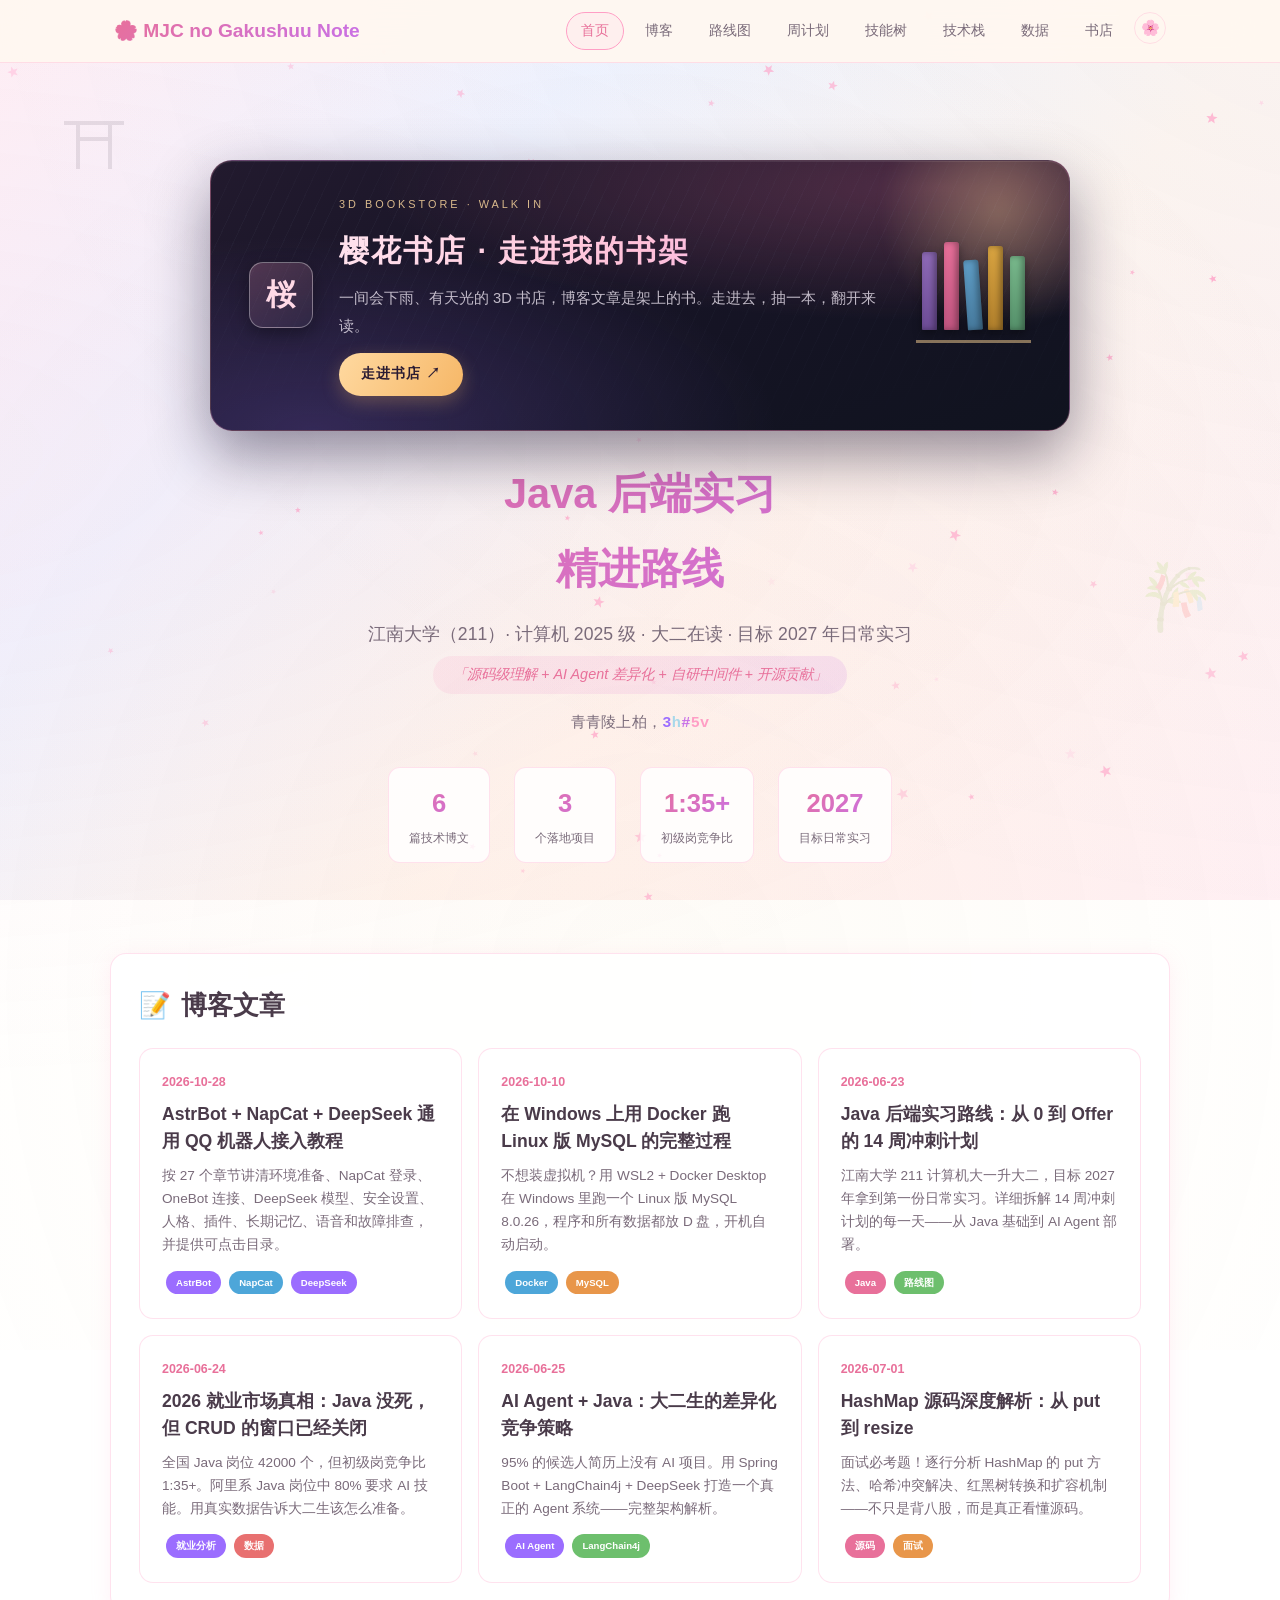
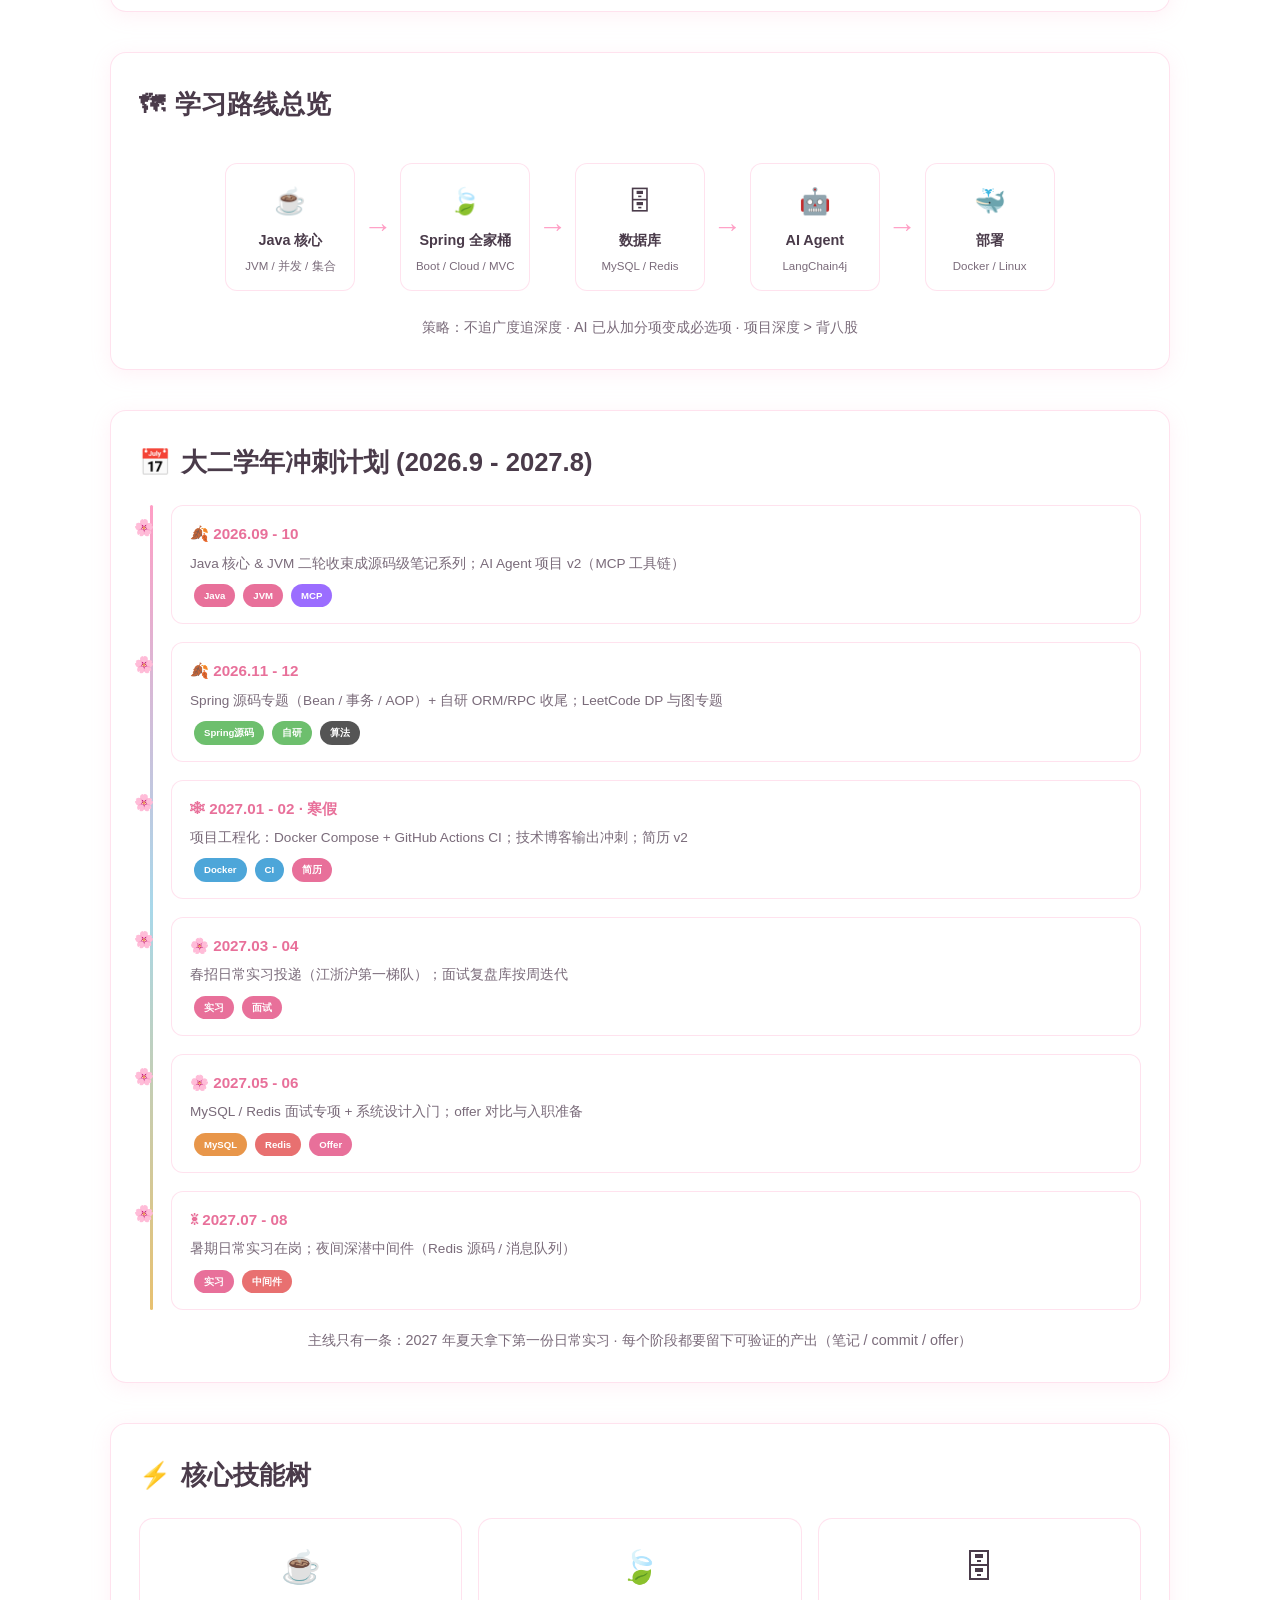
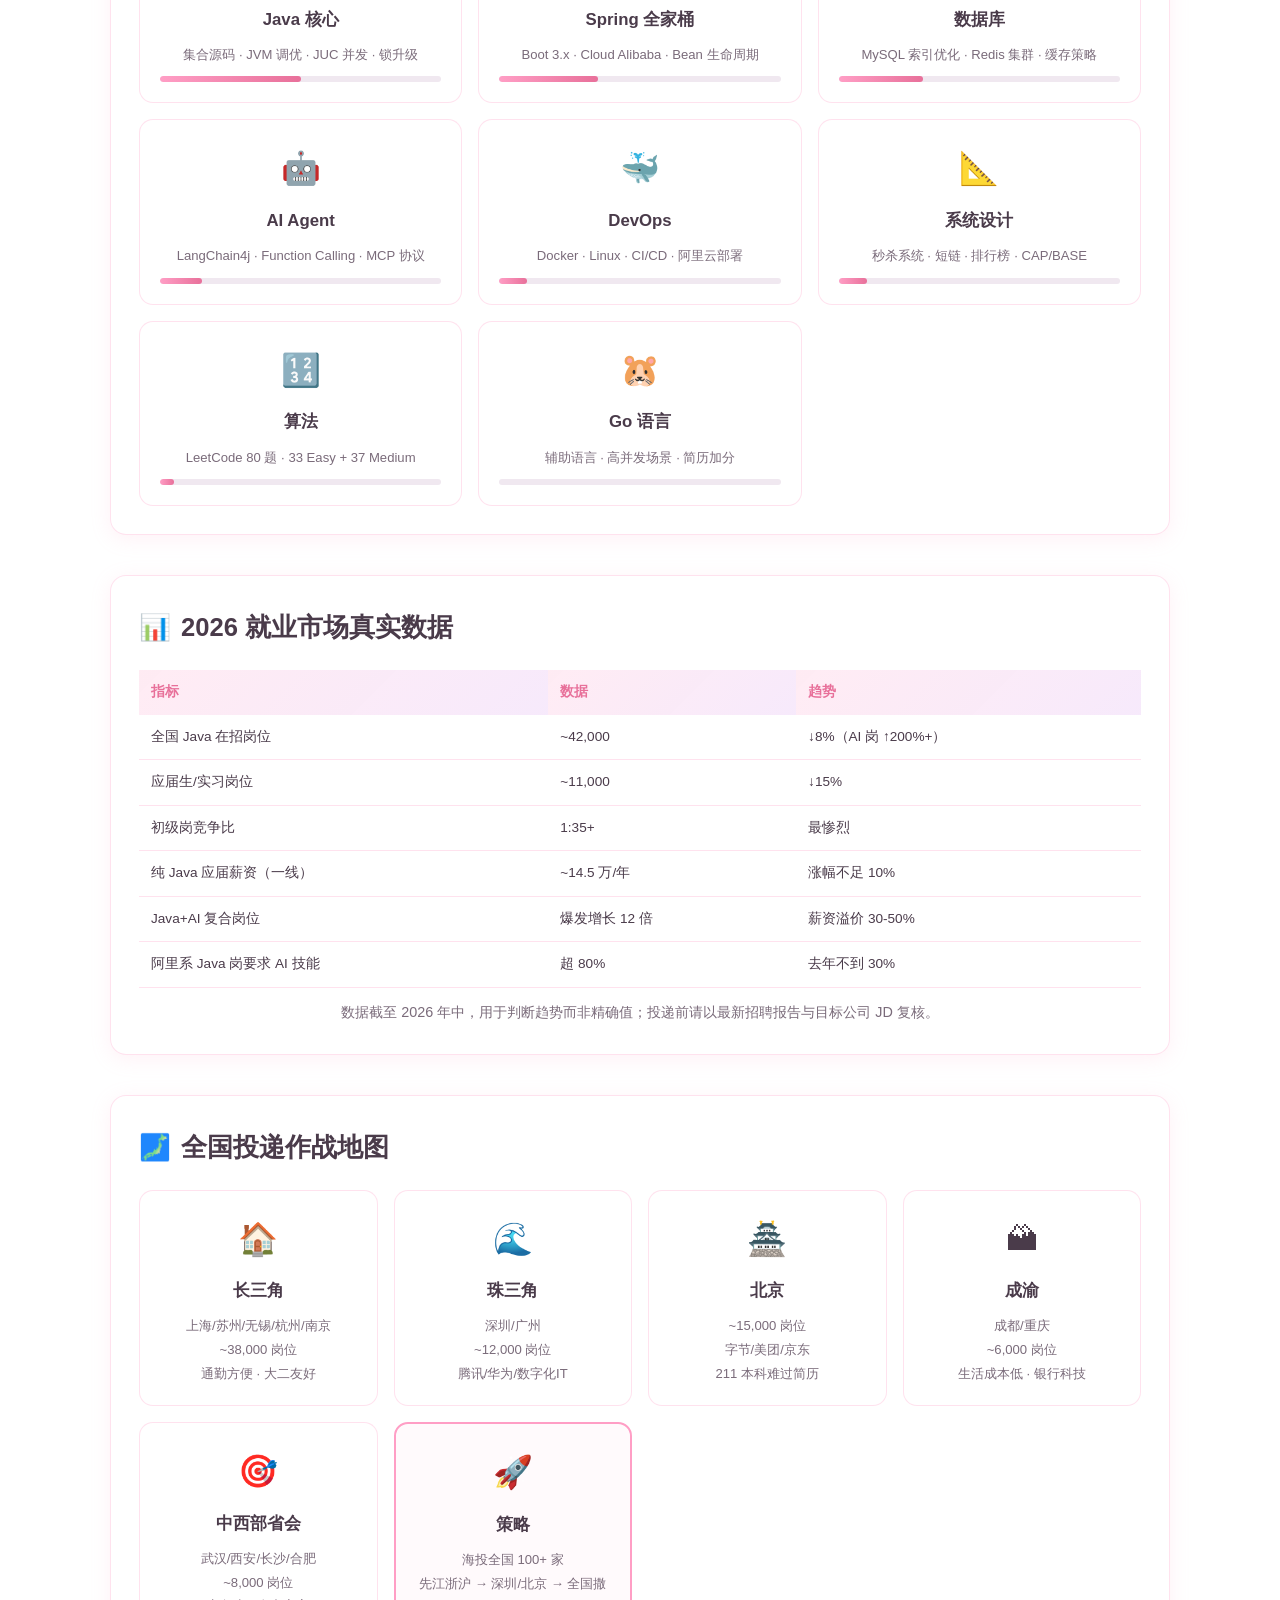
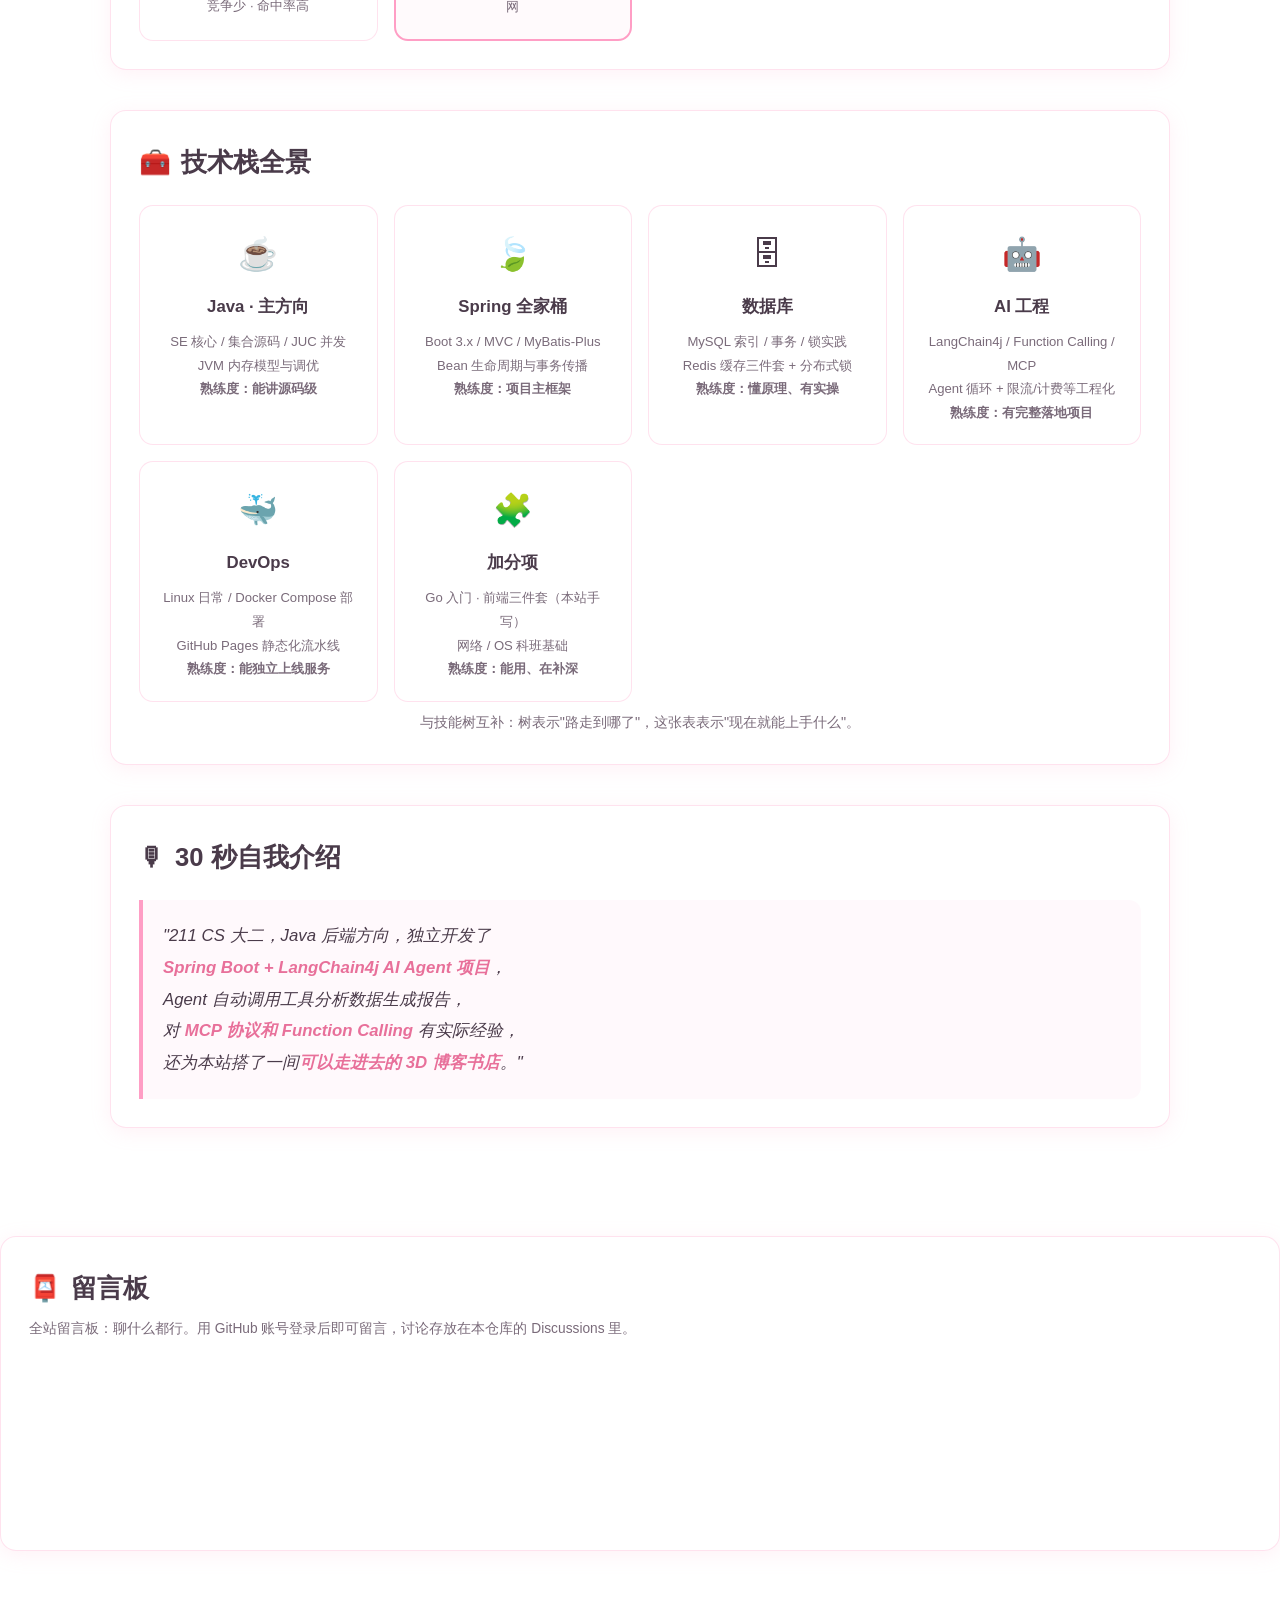
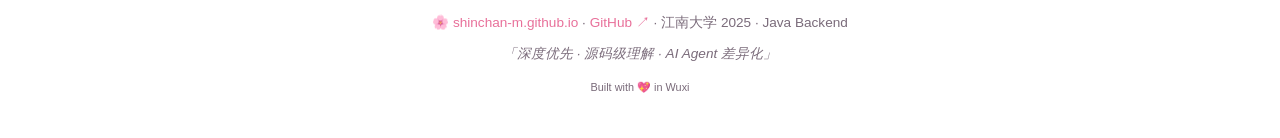
==== commit c6c73c6a: "首页大二焕新：删面试十题、作息→技术栈全景、14周计划→大二学年计划、hero/就业数据更新、年级措辞统一；全站 footer 加 GitHub 入口" ====
--- a/index.html
+++ b/index.html
@@ -13,12 +13,12 @@
 <meta property="og:type" content="website">
 <meta property="og:site_name" content="MJC no Gakushuu Note">
 <meta property="og:title" content="MJC no Gakushuu Note | Java 后端实习精进路线">
-<meta property="og:description" content="江南大学 211 计算机 · 源码级理解 + AI Agent 差异化 · 14 周冲刺计划、技能树、面试核心 10 题、2026 就业市场真实数据">
+<meta property="og:description" content="江南大学 211 计算机 · 大二 · 源码级理解 + AI Agent 差异化 · 大二学年冲刺计划、技能树、技术栈全景、2026 就业市场数据">
 <meta property="og:url" content="https://shinchan-m.github.io/">
 <meta property="og:locale" content="zh_CN">
 <meta name="twitter:card" content="summary">
 <meta name="twitter:title" content="MJC no Gakushuu Note | Java 后端实习精进路线">
-<meta name="twitter:description" content="江南大学 211 计算机 · 源码级理解 + AI Agent 差异化 · 14 周冲刺计划全公开">
+<meta name="twitter:description" content="江南大学 211 计算机 · 源码级理解 + AI Agent 差异化 · 大二学年冲刺计划全公开">
 <link rel="stylesheet" href="style.css?v=20261101d">
 </head>
 <body>
@@ -35,7 +35,7 @@
       <a href="#roadmap">路线图</a>
       <a href="#weekly">周计划</a>
       <a href="#skills">技能树</a>
-      <a href="#interview">面试题</a>
+      <a href="#stack">技术栈</a>
       <a href="#data">数据</a>
       <a href="book/index.html">书店</a>
     </div>
@@ -57,15 +57,15 @@
   </a>
   <div class="hero-meta">
   <h1>Java 后端实习<br>精进路线</h1>
-  <p class="subtitle">江南大学（211）· 计算机 2025 级 · 目标 2027 年日常实习</p>
+  <p class="subtitle">江南大学（211）· 计算机 2025 级 · 大二在读 · 目标 2027 年日常实习</p>
   <p class="motto">「源码级理解 + AI Agent 差异化 + 自研中间件 + 开源贡献」</p>
   </div>
   <div class="hero-binft"><span id="binft" class="binft" data-phrases="青青陵上柏，磊磊涧中石。|人生天地间，忽如远行客。|今日份的代码，写完了吗？|Java · Spring · MySQL · Redis · AI Agent|每 50 分钟起身，这不是可选项|目标：2027 年第一份日常实习"></span></div>
   <div class="hero-stats">
-    <div class="hero-stat"><div class="num">14</div><div class="label">周冲刺计划</div></div>
-    <div class="hero-stat"><div class="num">80</div><div class="label">LeetCode 目标</div></div>
+    <div class="hero-stat"><div class="num">6</div><div class="label">篇技术博文</div></div>
+    <div class="hero-stat"><div class="num">3</div><div class="label">个落地项目</div></div>
     <div class="hero-stat"><div class="num">1:35+</div><div class="label">初级岗竞争比</div></div>
-    <div class="hero-stat"><div class="num">4D</div><div class="label">四维区分度</div></div>
+    <div class="hero-stat"><div class="num">2027</div><div class="label">目标日常实习</div></div>
   </div>
 </section>
 
@@ -142,79 +142,40 @@
 <!-- 14 Week Schedule -->
 <section id="weekly">
   <div class="card animate-in">
-    <h2><span class="icon">📅</span> 14 周冲刺计划 (6/23 - 9/28)</h2>
+    <h2><span class="icon">📅</span> 大二学年冲刺计划 (2026.9 - 2027.8)</h2>
     <div class="timeline">
       <div class="ti animate-in">
-        <div class="ti-week">🌸 第 1 周 (6/23-6/29)</div>
-        <div class="ti-topic">Java 基础 & JVM 体系</div>
-        <div class="ti-tags"><span class="tag t-java">Java</span><span class="tag t-java">JVM</span></div>
-      </div>
-      <div class="ti animate-in">
-        <div class="ti-week">🌸 第 2 周 (6/30-7/6)</div>
-        <div class="ti-topic">MySQL 45讲 & 索引优化</div>
-        <div class="ti-tags"><span class="tag t-mysql">MySQL</span></div>
-      </div>
-      <div class="ti animate-in">
-        <div class="ti-week">🌸 第 3 周 (7/7-7/13)</div>
-        <div class="ti-topic">计算机网络 + LeetCode 数组/链表</div>
-        <div class="ti-tags"><span class="tag t-linux">网络</span><span class="tag t-linux">算法</span></div>
-      </div>
-      <div class="ti animate-in">
-        <div class="ti-week">🌸 第 4 周 (7/14-7/20)</div>
-        <div class="ti-topic">Spring Boot + MyBatis-Plus 基础</div>
-        <div class="ti-tags"><span class="tag t-spring">Spring</span><span class="tag t-spring">MyBatis</span></div>
-      </div>
-      <div class="ti animate-in">
-        <div class="ti-week">🌸 第 5 周 (7/21-7/27)</div>
-        <div class="ti-topic">自研 ORM/RPC + Spring 源码</div>
-        <div class="ti-tags"><span class="tag t-spring">Spring源码</span><span class="tag t-spring">自研</span></div>
-      </div>
-      <div class="ti animate-in">
-        <div class="ti-week">🌸 第 6 周 (7/28-8/3)</div>
-        <div class="ti-topic">并发编程 + LeetCode 树/DFS/BFS</div>
-        <div class="ti-tags"><span class="tag t-java">JUC</span><span class="tag t-java">算法</span></div>
-      </div>
-      <div class="ti animate-in">
-        <div class="ti-week">🌸 第 7 周 (8/4-8/10)</div>
-        <div class="ti-topic">JVM 调优 + LeetCode DP</div>
-        <div class="ti-tags"><span class="tag t-java">JVM</span><span class="tag t-java">DP</span></div>
-      </div>
-      <div class="ti animate-in">
-        <div class="ti-week">🌸 第 8 周 (8/11-8/17)</div>
-        <div class="ti-topic">操作系统 + 算法复习</div>
-        <div class="ti-tags"><span class="tag t-linux">OS</span><span class="tag t-linux">算法</span></div>
-      </div>
-      <div class="ti animate-in">
-        <div class="ti-week">🌸 第 9 周 (8/19-9/1)</div>
-        <div class="ti-topic">Spring/MyBatis 源码 + 事务传播</div>
-        <div class="ti-tags"><span class="tag t-spring">Spring源码</span><span class="tag t-spring">MyBatis</span></div>
-      </div>
-      <div class="ti animate-in">
-        <div class="ti-week">🌸 第 10 周 (9/2-9/8)</div>
-        <div class="ti-topic">Redis 深度（穿透/击穿/雪崩）</div>
-        <div class="ti-tags"><span class="tag t-redis">Redis</span><span class="tag t-redis">分布式锁</span></div>
-      </div>
-      <div class="ti animate-in">
-        <div class="ti-week">🌸 第 11 周 (9/9-9/15)</div>
-        <div class="ti-topic">自研 ORM/RPC 收尾 + 技术博客</div>
-        <div class="ti-tags"><span class="tag t-java">自研</span><span class="tag t-java">博客</span></div>
-      </div>
-      <div class="ti animate-in">
-        <div class="ti-week">🌸 第 12 周 (9/16-9/22)</div>
-        <div class="ti-topic">AI Agent 系统 (LangChain4j + DeepSeek)</div>
-        <div class="ti-tags"><span class="tag t-ai">AI</span><span class="tag t-ai">限流</span></div>
-      </div>
-      <div class="ti animate-in">
-        <div class="ti-week">🌸 第 13 周 (9/23-9/29)</div>
-        <div class="ti-topic">微服务 + Docker + 系统设计 + Go 入门</div>
-        <div class="ti-tags"><span class="tag t-docker">Docker</span><span class="tag t-docker">Go</span><span class="tag t-docker">微服务</span></div>
-      </div>
-      <div class="ti animate-in">
-        <div class="ti-week">🌸 第 14 周 (9/30-10/6)</div>
-        <div class="ti-topic">部署上线 + 简历 v1 + 博客发布 🎉</div>
-        <div class="ti-tags"><span class="tag t-docker">部署</span><span class="tag t-docker">简历</span></div>
-      </div>
-    </div>
+        <div class="ti-week">🍂 2026.09 - 10</div>
+        <div class="ti-topic">Java 核心 & JVM 二轮收束成源码级笔记系列；AI Agent 项目 v2（MCP 工具链）</div>
+        <div class="ti-tags"><span class="tag t-java">Java</span><span class="tag t-java">JVM</span><span class="tag t-ai">MCP</span></div>
+      </div>
+      <div class="ti animate-in">
+        <div class="ti-week">🍂 2026.11 - 12</div>
+        <div class="ti-topic">Spring 源码专题（Bean / 事务 / AOP）+ 自研 ORM/RPC 收尾；LeetCode DP 与图专题</div>
+        <div class="ti-tags"><span class="tag t-spring">Spring源码</span><span class="tag t-spring">自研</span><span class="tag t-linux">算法</span></div>
+      </div>
+      <div class="ti animate-in">
+        <div class="ti-week">❄ 2027.01 - 02 · 寒假</div>
+        <div class="ti-topic">项目工程化：Docker Compose + GitHub Actions CI；技术博客输出冲刺；简历 v2</div>
+        <div class="ti-tags"><span class="tag t-docker">Docker</span><span class="tag t-docker">CI</span><span class="tag t-java">简历</span></div>
+      </div>
+      <div class="ti animate-in">
+        <div class="ti-week">🌸 2027.03 - 04</div>
+        <div class="ti-topic">春招日常实习投递（江浙沪第一梯队）；面试复盘库按周迭代</div>
+        <div class="ti-tags"><span class="tag t-java">实习</span><span class="tag t-java">面试</span></div>
+      </div>
+      <div class="ti animate-in">
+        <div class="ti-week">🌸 2027.05 - 06</div>
+        <div class="ti-topic">MySQL / Redis 面试专项 + 系统设计入门；offer 对比与入职准备</div>
+        <div class="ti-tags"><span class="tag t-mysql">MySQL</span><span class="tag t-redis">Redis</span><span class="tag t-java">Offer</span></div>
+      </div>
+      <div class="ti animate-in">
+        <div class="ti-week">☀ 2027.07 - 08</div>
+        <div class="ti-topic">暑期日常实习在岗；夜间深潜中间件（Redis 源码 / 消息队列）</div>
+        <div class="ti-tags"><span class="tag t-java">实习</span><span class="tag t-redis">中间件</span></div>
+      </div>
+    </div>
+    <p class="roadmap-note">主线只有一条：2027 年夏天拿下第一份日常实习 · 每个阶段都要留下可验证的产出（笔记 / commit / offer）</p>
   </div>
 </section>
 <!-- Skills Tree -->
@@ -269,54 +230,6 @@
         <div class="skill-name">Go 语言</div>
         <div class="skill-desc">辅助语言 · 高并发场景 · 简历加分</div>
         <div class="progress-bar"><div class="progress-fill" style="width:0%"></div></div>
-      </div>
-    </div>
-  </div>
-</section>
-<!-- Interview Top 10 -->
-<section id="interview">
-  <div class="card animate-in">
-    <h2><span class="icon">💬</span> 面试核心 10 题</h2>
-    <div class="grid2">
-      <div class="q-card animate-in">
-        <div class="q-num">①</div>
-        <div class="q-text"><strong>HashMap put/resize</strong><br><span style="font-size:0.9em;color:var(--text-light)">哈希冲突 · 红黑树转换 · 扩容机制</span></div>
-      </div>
-      <div class="q-card animate-in">
-        <div class="q-num">②</div>
-        <div class="q-text"><strong>Bean 生命周期 / 三级缓存</strong><br><span style="font-size:0.9em;color:var(--text-light)">实例化 → 属性填充 → 初始化 → 销毁</span></div>
-      </div>
-      <div class="q-card animate-in">
-        <div class="q-num">③</div>
-        <div class="q-text"><strong>@Transactional 失效</strong><br><span style="font-size:0.9em;color:var(--text-light)">自调用 · 非 public · 异常被 catch</span></div>
-      </div>
-      <div class="q-card animate-in">
-        <div class="q-num">④</div>
-        <div class="q-text"><strong>AQS state + CLH 队列</strong><br><span style="font-size:0.9em;color:var(--text-light)">ReentrantLock · 队列同步器原理</span></div>
-      </div>
-      <div class="q-card animate-in">
-        <div class="q-num">⑤</div>
-        <div class="q-text"><strong>synchronized 锁升级</strong><br><span style="font-size:0.9em;color:var(--text-light)">偏向锁 → 轻量锁 → 重量锁</span></div>
-      </div>
-      <div class="q-card animate-in">
-        <div class="q-num">⑥</div>
-        <div class="q-text"><strong>线程池 7 参数</strong><br><span style="font-size:0.9em;color:var(--text-light)">核心/最大/队列/拒绝策略</span></div>
-      </div>
-      <div class="q-card animate-in">
-        <div class="q-num">⑦</div>
-        <div class="q-text"><strong>B+树 vs B树 / Hash</strong><br><span style="font-size:0.9em;color:var(--text-light)">为什么 MySQL 索引用 B+树</span></div>
-      </div>
-      <div class="q-card animate-in">
-        <div class="q-num">⑧</div>
-        <div class="q-text"><strong>缓存穿透/击穿/雪崩</strong><br><span style="font-size:0.9em;color:var(--text-light)">布隆过滤器 · 互斥锁 · 随机 TTL</span></div>
-      </div>
-      <div class="q-card animate-in">
-        <div class="q-num">⑨</div>
-        <div class="q-text"><strong>Agent 运行循环</strong><br><span style="font-size:0.9em;color:var(--text-light)">Think → Act → Observe</span></div>
-      </div>
-      <div class="q-card animate-in">
-        <div class="q-num">⑩</div>
-        <div class="q-text"><strong>RAG 流程</strong><br><span style="font-size:0.9em;color:var(--text-light)">检索增强生成 · 向量数据库</span></div>
       </div>
     </div>
   </div>
@@ -334,6 +247,7 @@
       <tr><td>Java+AI 复合岗位</td><td>爆发增长 12 倍</td><td>薪资溢价 30-50%</td></tr>
       <tr><td>阿里系 Java 岗要求 AI 技能</td><td>超 80%</td><td>去年不到 30%</td></tr>
     </table>
+    <p class="roadmap-note">数据截至 2026 年中，用于判断趋势而非精确值；投递前请以最新招聘报告与目标公司 JD 复核。</p>
   </div>
 </section>
 <!-- Regions -->
@@ -374,21 +288,43 @@
     </div>
   </div>
 </section>
-<!-- Daily Schedule -->
-<section>
-  <div class="card animate-in">
-    <h2><span class="icon">⏰</span> 每日作息 & 三大铁律</h2>
-    <div class="grid2">
-      <div class="q-card"><div class="q-num">☀</div><div class="q-text"><strong>09:00 - 11:50</strong> 学习（50min×3，每段之间起身）</div></div>
-      <div class="q-card"><div class="q-num">💻</div><div class="q-text"><strong>13:30 - 16:20</strong> 敲代码（50min×3）</div></div>
-      <div class="q-card"><div class="q-num">🏃</div><div class="q-text"><strong>16:30 - 17:30</strong> 运动</div></div>
-      <div class="q-card"><div class="q-num">🌙</div><div class="q-text"><strong>22:30</strong> 睡觉 · 周日 = 休息日</div></div>
-    </div>
-    <div class="rules-row">
-      <span class="rule r-red">🔴 项目 > 八股（区分度在于项目深度）</span>
-      <span class="rule r-blue">🔴 AI 不能贴皮（Agent 决策 + 工程化落地）</span>
-      <span class="rule r-gold">🔴 每 50 分钟起身（血栓风险，非可选项）</span>
-    </div>
+<!-- Tech Stack Panorama -->
+<section id="stack">
+  <div class="card animate-in">
+    <h2><span class="icon">🧰</span> 技术栈全景</h2>
+    <div class="grid3">
+      <div class="data-card animate-in">
+        <div class="skill-emoji">☕</div>
+        <div class="skill-name">Java · 主方向</div>
+        <div class="skill-desc">SE 核心 / 集合源码 / JUC 并发<br>JVM 内存模型与调优<br><strong>熟练度：能讲源码级</strong></div>
+      </div>
+      <div class="data-card animate-in">
+        <div class="skill-emoji">🍃</div>
+        <div class="skill-name">Spring 全家桶</div>
+        <div class="skill-desc">Boot 3.x / MVC / MyBatis-Plus<br>Bean 生命周期与事务传播<br><strong>熟练度：项目主框架</strong></div>
+      </div>
+      <div class="data-card animate-in">
+        <div class="skill-emoji">🗄</div>
+        <div class="skill-name">数据库</div>
+        <div class="skill-desc">MySQL 索引 / 事务 / 锁实践<br>Redis 缓存三件套 + 分布式锁<br><strong>熟练度：懂原理、有实操</strong></div>
+      </div>
+      <div class="data-card animate-in">
+        <div class="skill-emoji">🤖</div>
+        <div class="skill-name">AI 工程</div>
+        <div class="skill-desc">LangChain4j / Function Calling / MCP<br>Agent 循环 + 限流/计费等工程化<br><strong>熟练度：有完整落地项目</strong></div>
+      </div>
+      <div class="data-card animate-in">
+        <div class="skill-emoji">🐳</div>
+        <div class="skill-name">DevOps</div>
+        <div class="skill-desc">Linux 日常 / Docker Compose 部署<br>GitHub Pages 静态化流水线<br><strong>熟练度：能独立上线服务</strong></div>
+      </div>
+      <div class="data-card animate-in">
+        <div class="skill-emoji">🧩</div>
+        <div class="skill-name">加分项</div>
+        <div class="skill-desc">Go 入门 · 前端三件套（本站手写）<br>网络 / OS 科班基础<br><strong>熟练度：能用、在补深</strong></div>
+      </div>
+    </div>
+    <p class="roadmap-note">与技能树互补：树表示"路走到哪了"，这张表表示"现在就能上手什么"。</p>
   </div>
 </section>
 
@@ -397,17 +333,18 @@
   <div class="card animate-in">
     <h2><span class="icon">🎙</span> 30 秒自我介绍</h2>
     <blockquote style="font-size:1.05em;padding:20px;border-left:4px solid var(--sakura);background:rgba(255,158,197,0.06);border-radius:0 12px 12px 0;font-style:italic;line-height:1.9">
-      "211 CS 大一，Java 后端方向，独立开发了<br>
+      "211 CS 大二，Java 后端方向，独立开发了<br>
       <strong style="color:var(--sakura-dark)">Spring Boot + LangChain4j AI Agent 项目</strong>，<br>
       Agent 自动调用工具分析数据生成报告，<br>
-      对 <strong style="color:var(--sakura-dark)">MCP 协议和 Function Calling</strong> 有实际经验。"
+      对 <strong style="color:var(--sakura-dark)">MCP 协议和 Function Calling</strong> 有实际经验，<br>
+      还为本站搭了一间<strong style="color:var(--sakura-dark)">可以走进去的 3D 博客书店</strong>。"
     </blockquote>
   </div>
 </section>
 </main>
 
 <footer>
-  <p>🌸 <a href="https://shinchan-m.github.io">shinchan-m.github.io</a> · 江南大学 2025 · Java Backend</p>
+  <p>🌸 <a href="https://shinchan-m.github.io">shinchan-m.github.io</a> · <a href="https://github.com/shinchan-m" target="_blank" rel="noopener">GitHub ↗</a> · 江南大学 2025 · Java Backend</p>
   <p class="footer-tagline">「深度优先 · 源码级理解 · AI Agent 差异化」</p>
   <p class="footer-built">Built with 💖 in Wuxi</p>
 </footer>
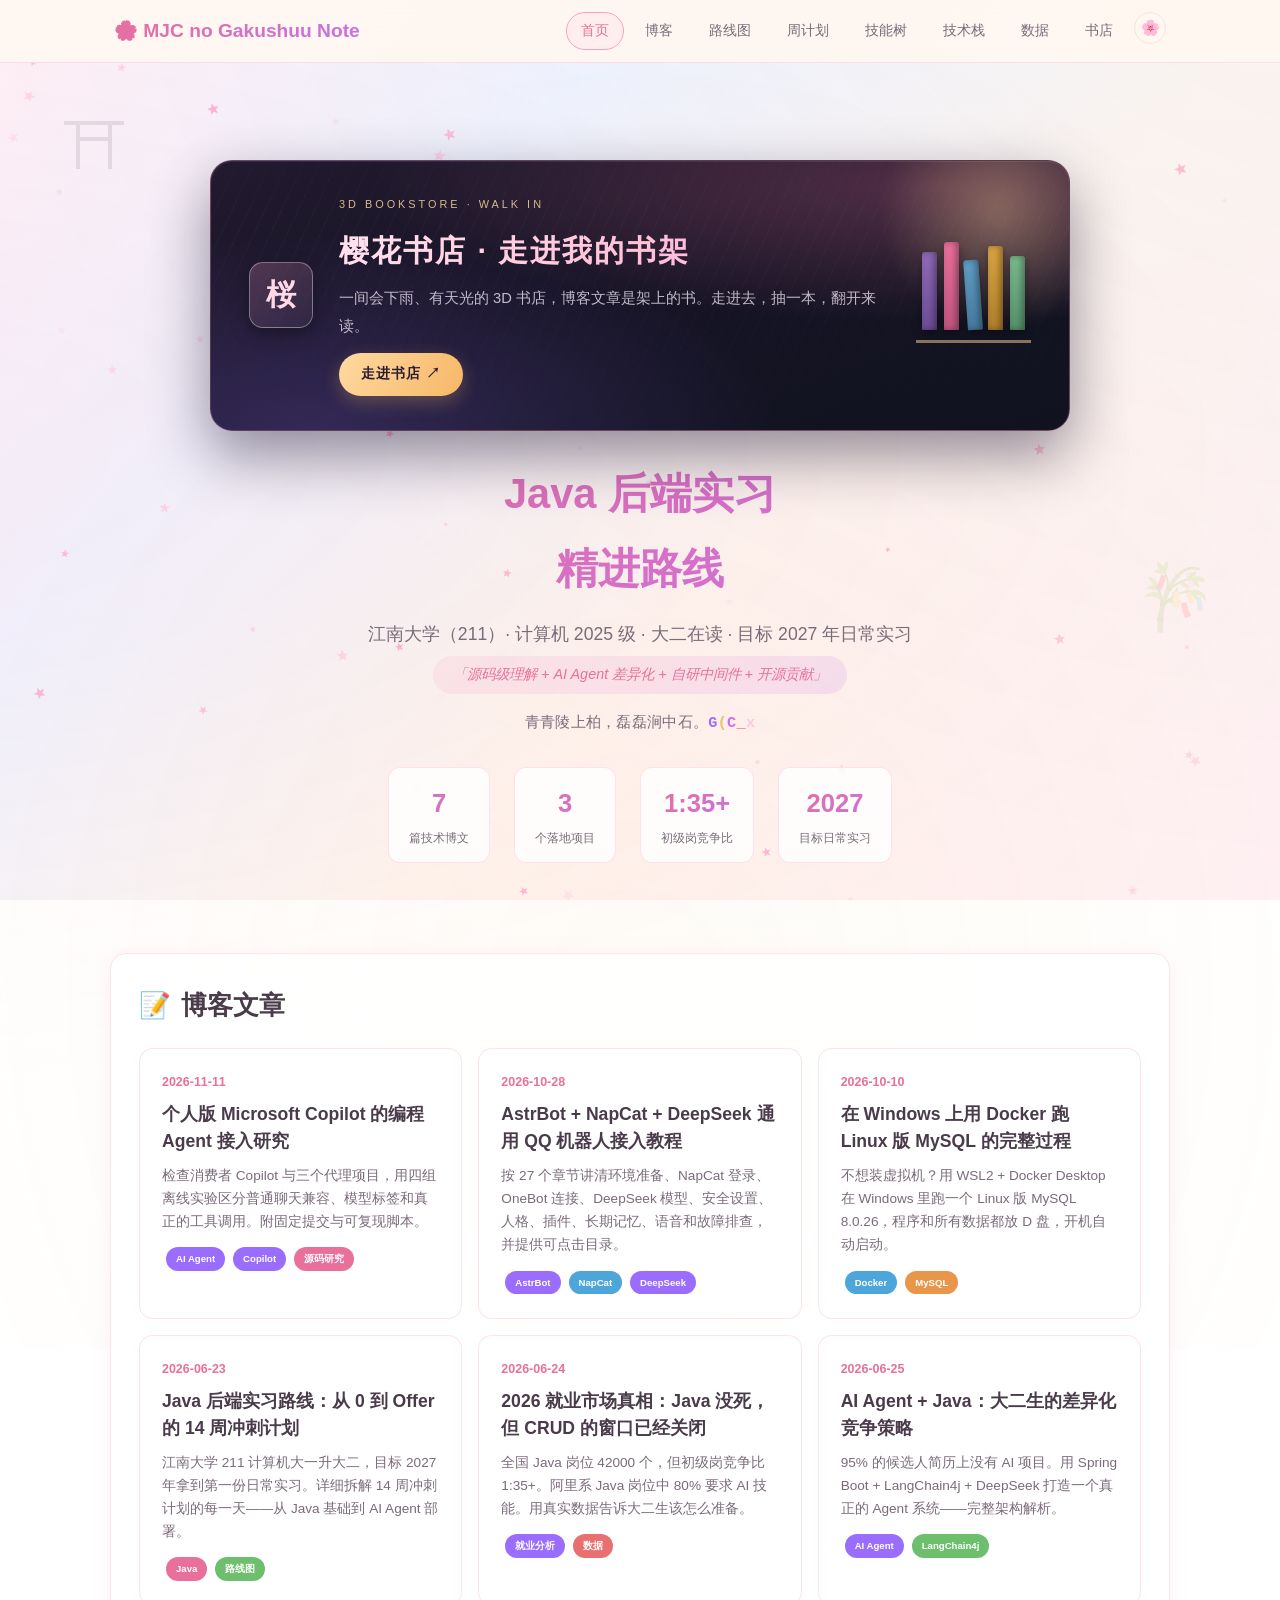
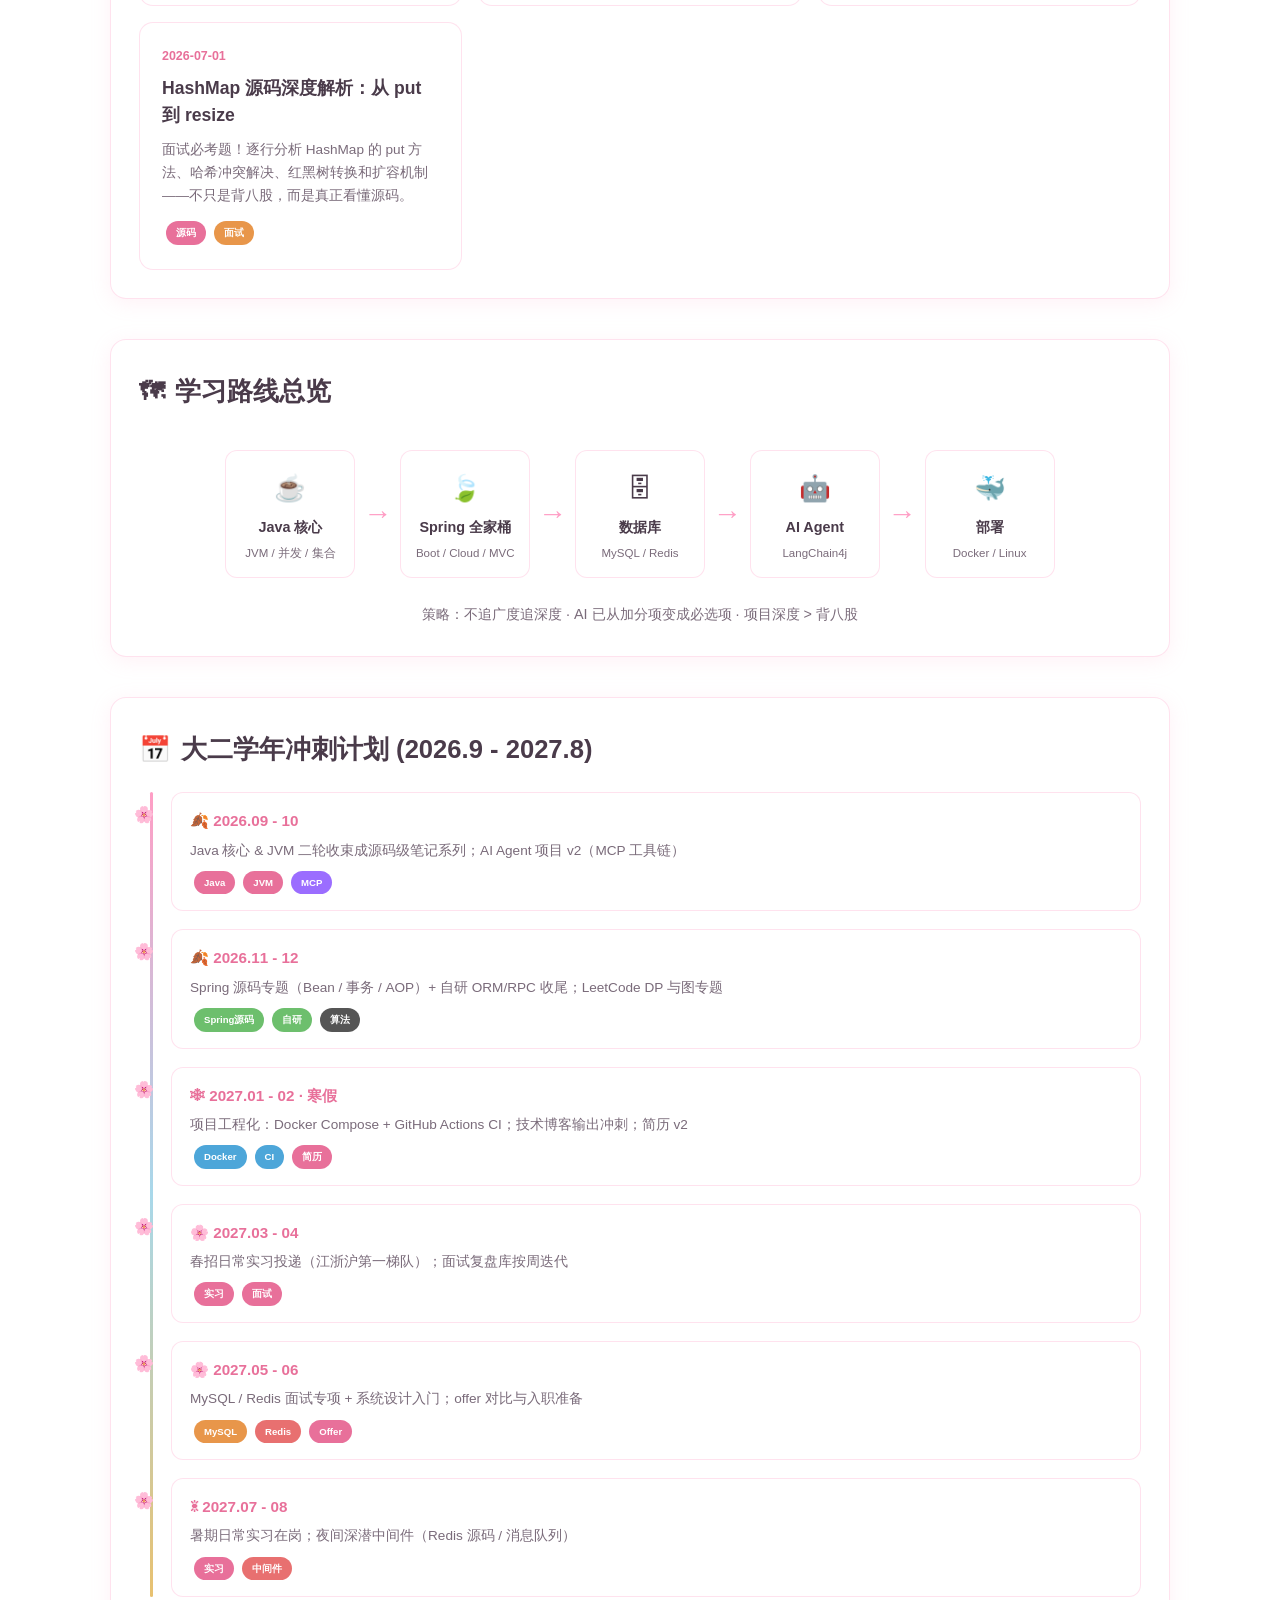
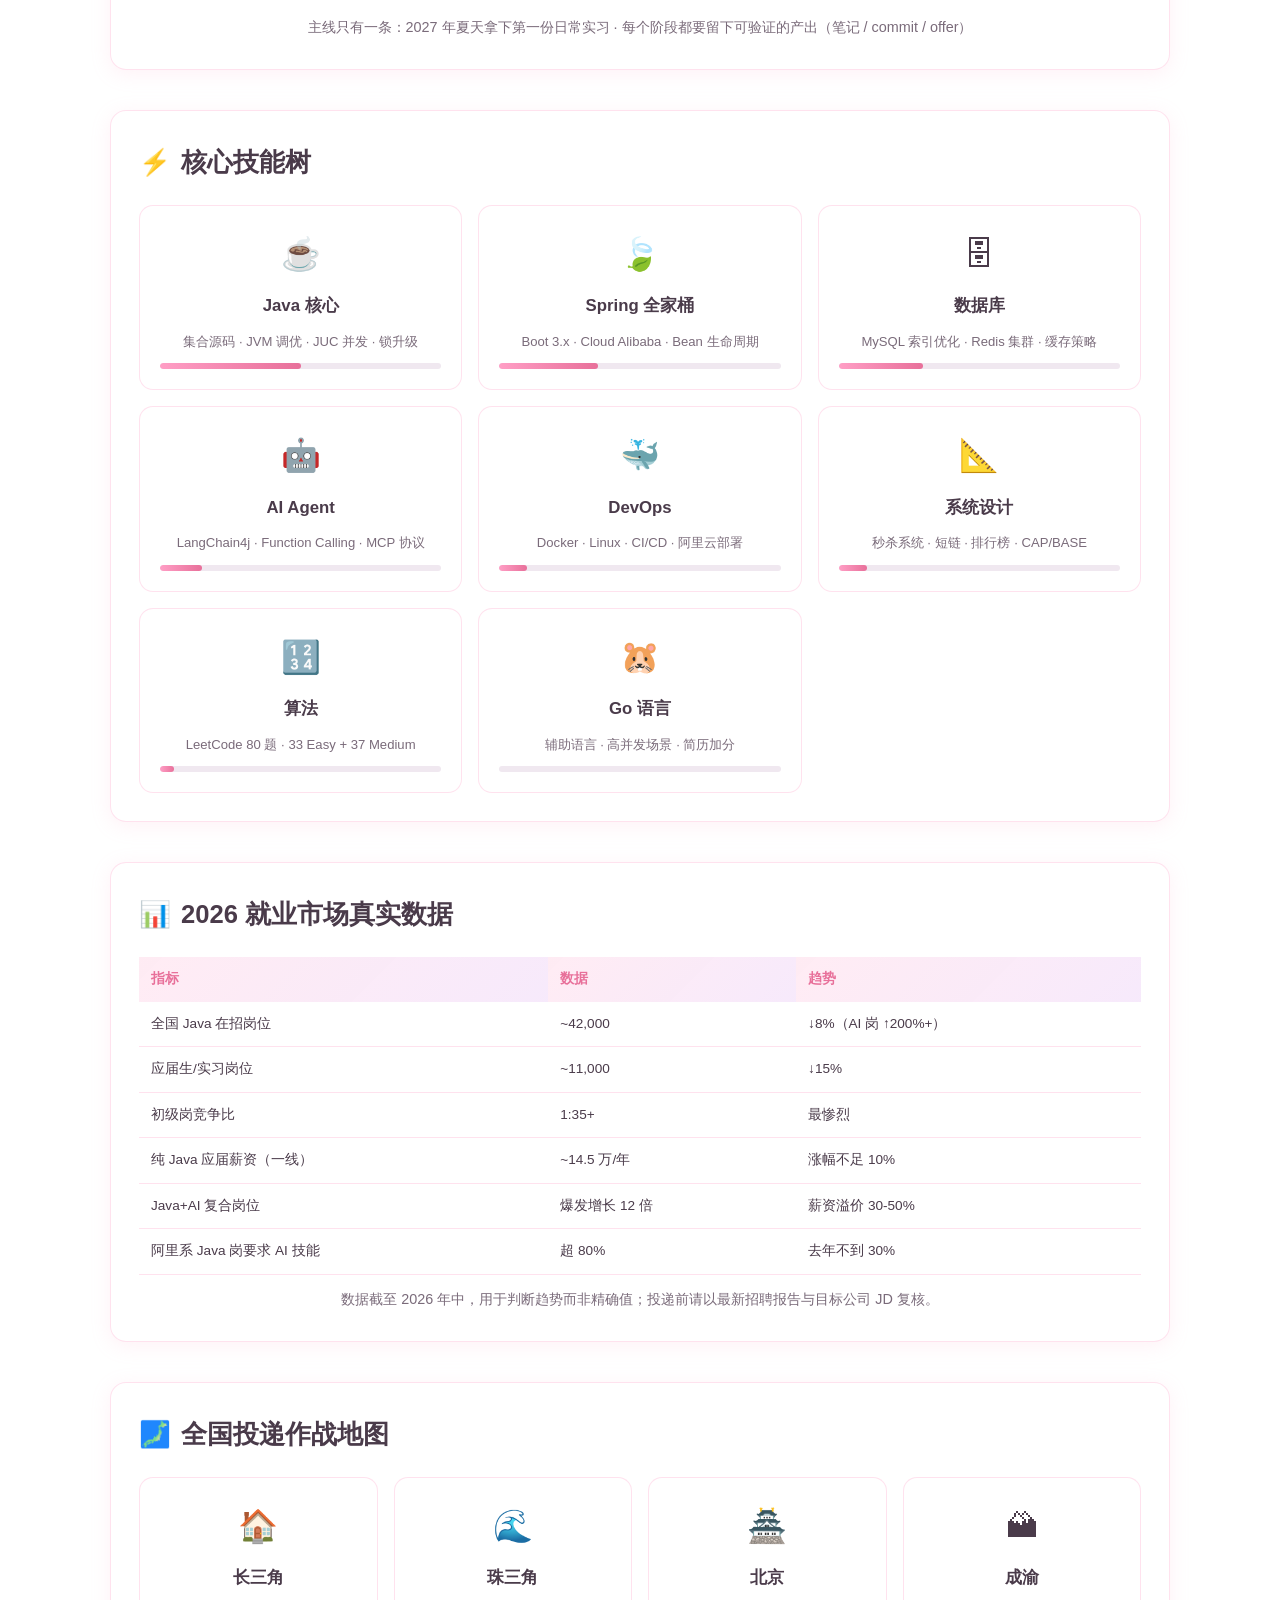
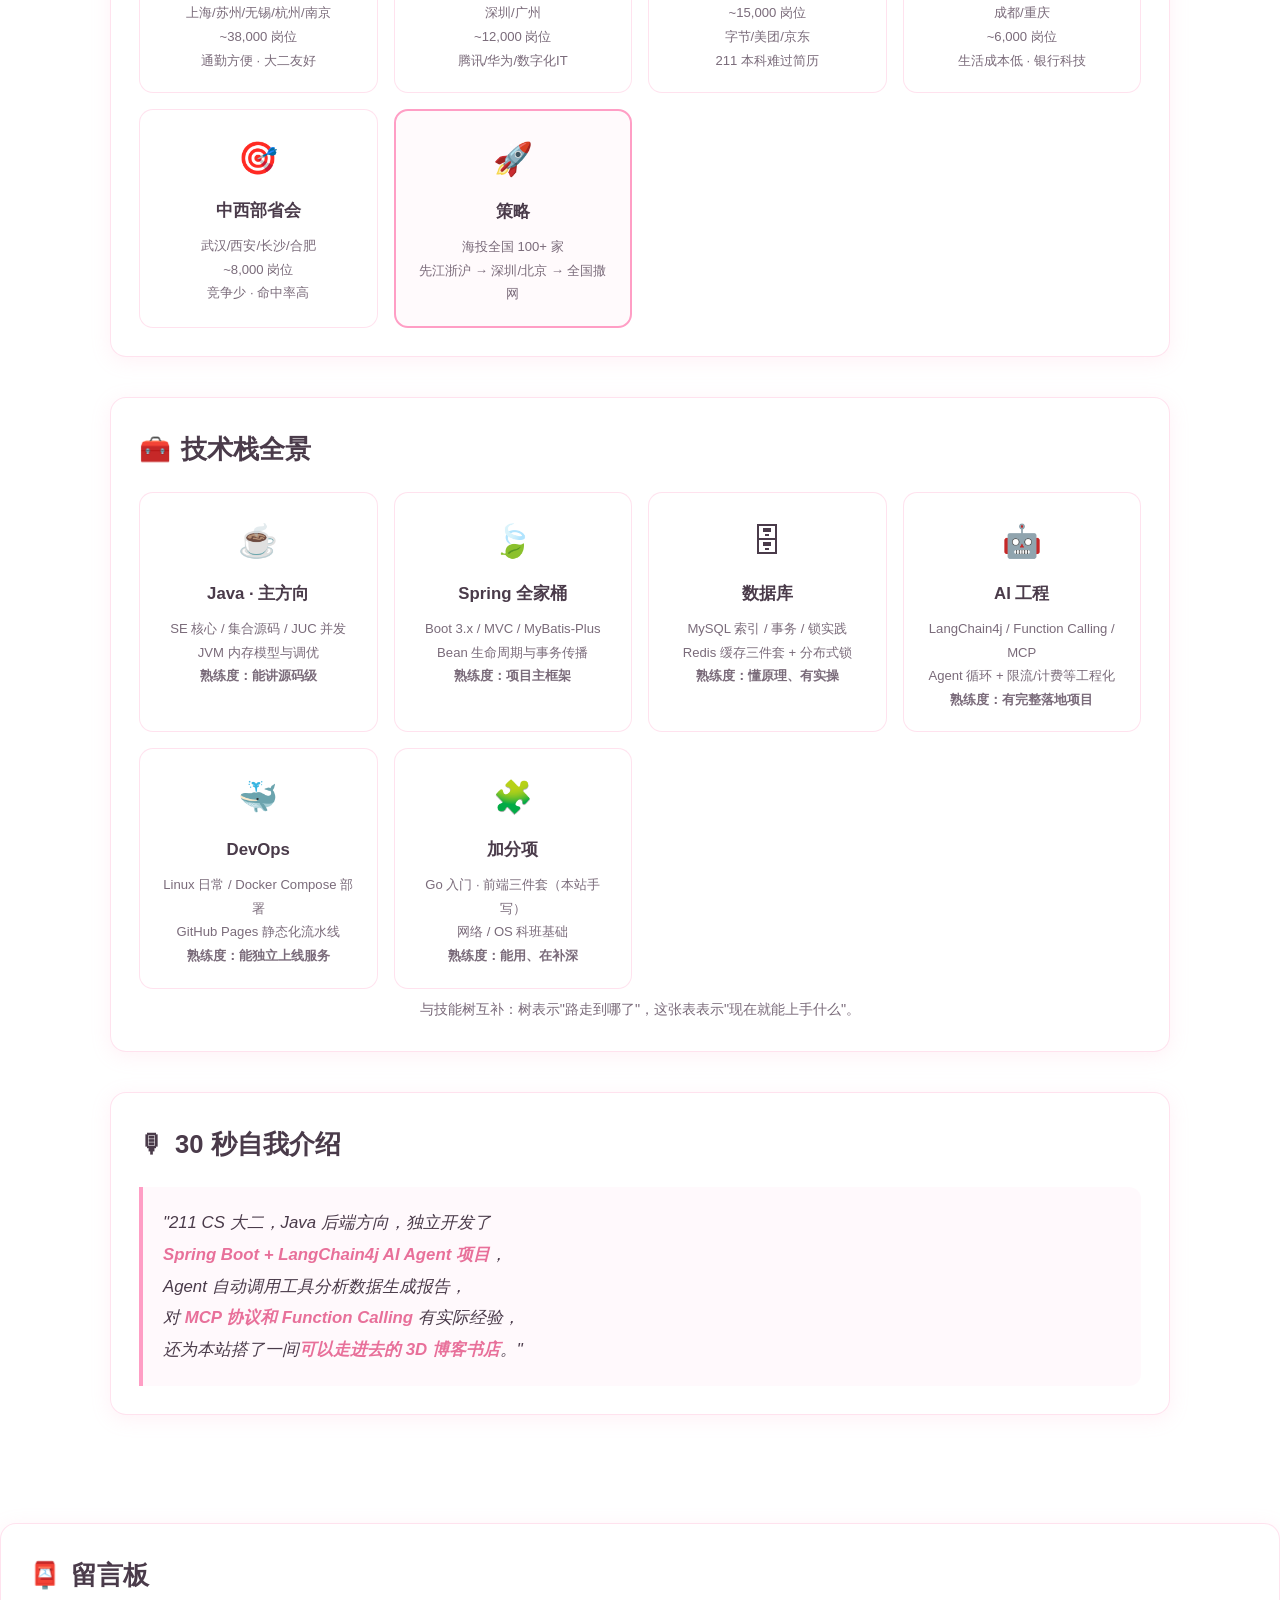
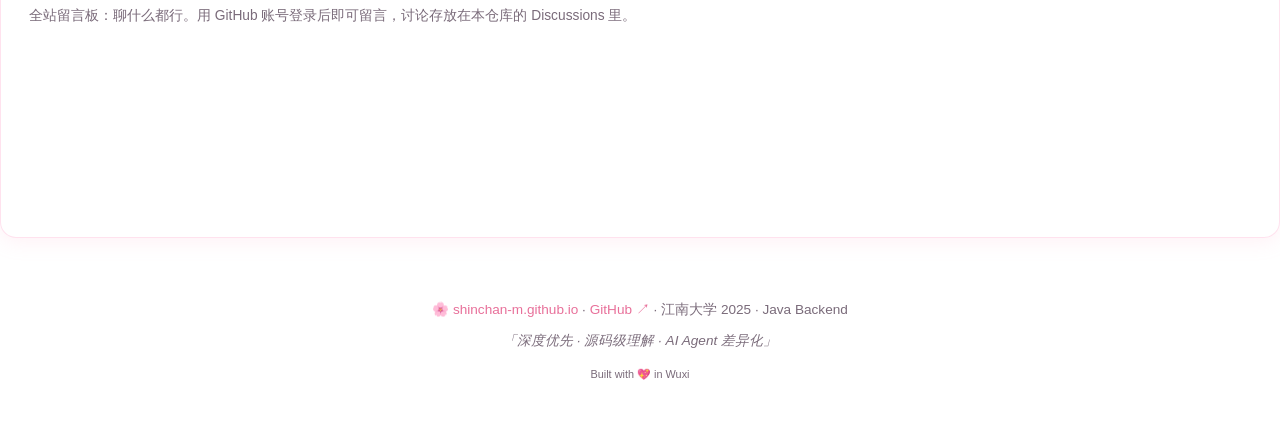
==== commit 099a3ddc: "docs: publish personal Copilot agent integration research" ====
--- a/index.html
+++ b/index.html
@@ -62,7 +62,7 @@
   </div>
   <div class="hero-binft"><span id="binft" class="binft" data-phrases="青青陵上柏，磊磊涧中石。|人生天地间，忽如远行客。|今日份的代码，写完了吗？|Java · Spring · MySQL · Redis · AI Agent|每 50 分钟起身，这不是可选项|目标：2027 年第一份日常实习"></span></div>
   <div class="hero-stats">
-    <div class="hero-stat"><div class="num">6</div><div class="label">篇技术博文</div></div>
+    <div class="hero-stat"><div class="num">7</div><div class="label">篇技术博文</div></div>
     <div class="hero-stat"><div class="num">3</div><div class="label">个落地项目</div></div>
     <div class="hero-stat"><div class="num">1:35+</div><div class="label">初级岗竞争比</div></div>
     <div class="hero-stat"><div class="num">2027</div><div class="label">目标日常实习</div></div>
@@ -74,6 +74,13 @@
   <div class="card animate-in">
     <h2><span class="icon">📝</span> 博客文章</h2>
     <div class="grid2">
+
+      <a href="posts/copilot-personal-agent-research.html" class="blog-card animate-in">
+        <div class="blog-date">2026-11-11</div>
+        <h3 class="blog-title">个人版 Microsoft Copilot 的编程 Agent 接入研究</h3>
+        <p class="blog-desc">检查消费者 Copilot 与三个代理项目，用四组离线实验区分普通聊天兼容、模型标签和真正的工具调用。附固定提交与可复现脚本。</p>
+        <div class="blog-tags"><span class="tag t-ai">AI Agent</span><span class="tag t-ai">Copilot</span><span class="tag t-java">源码研究</span></div>
+      </a>
 
       <a href="posts/deepseek-qq-astrbot-napcat-guide.html" class="blog-card animate-in">
         <div class="blog-date">2026-10-28</div>
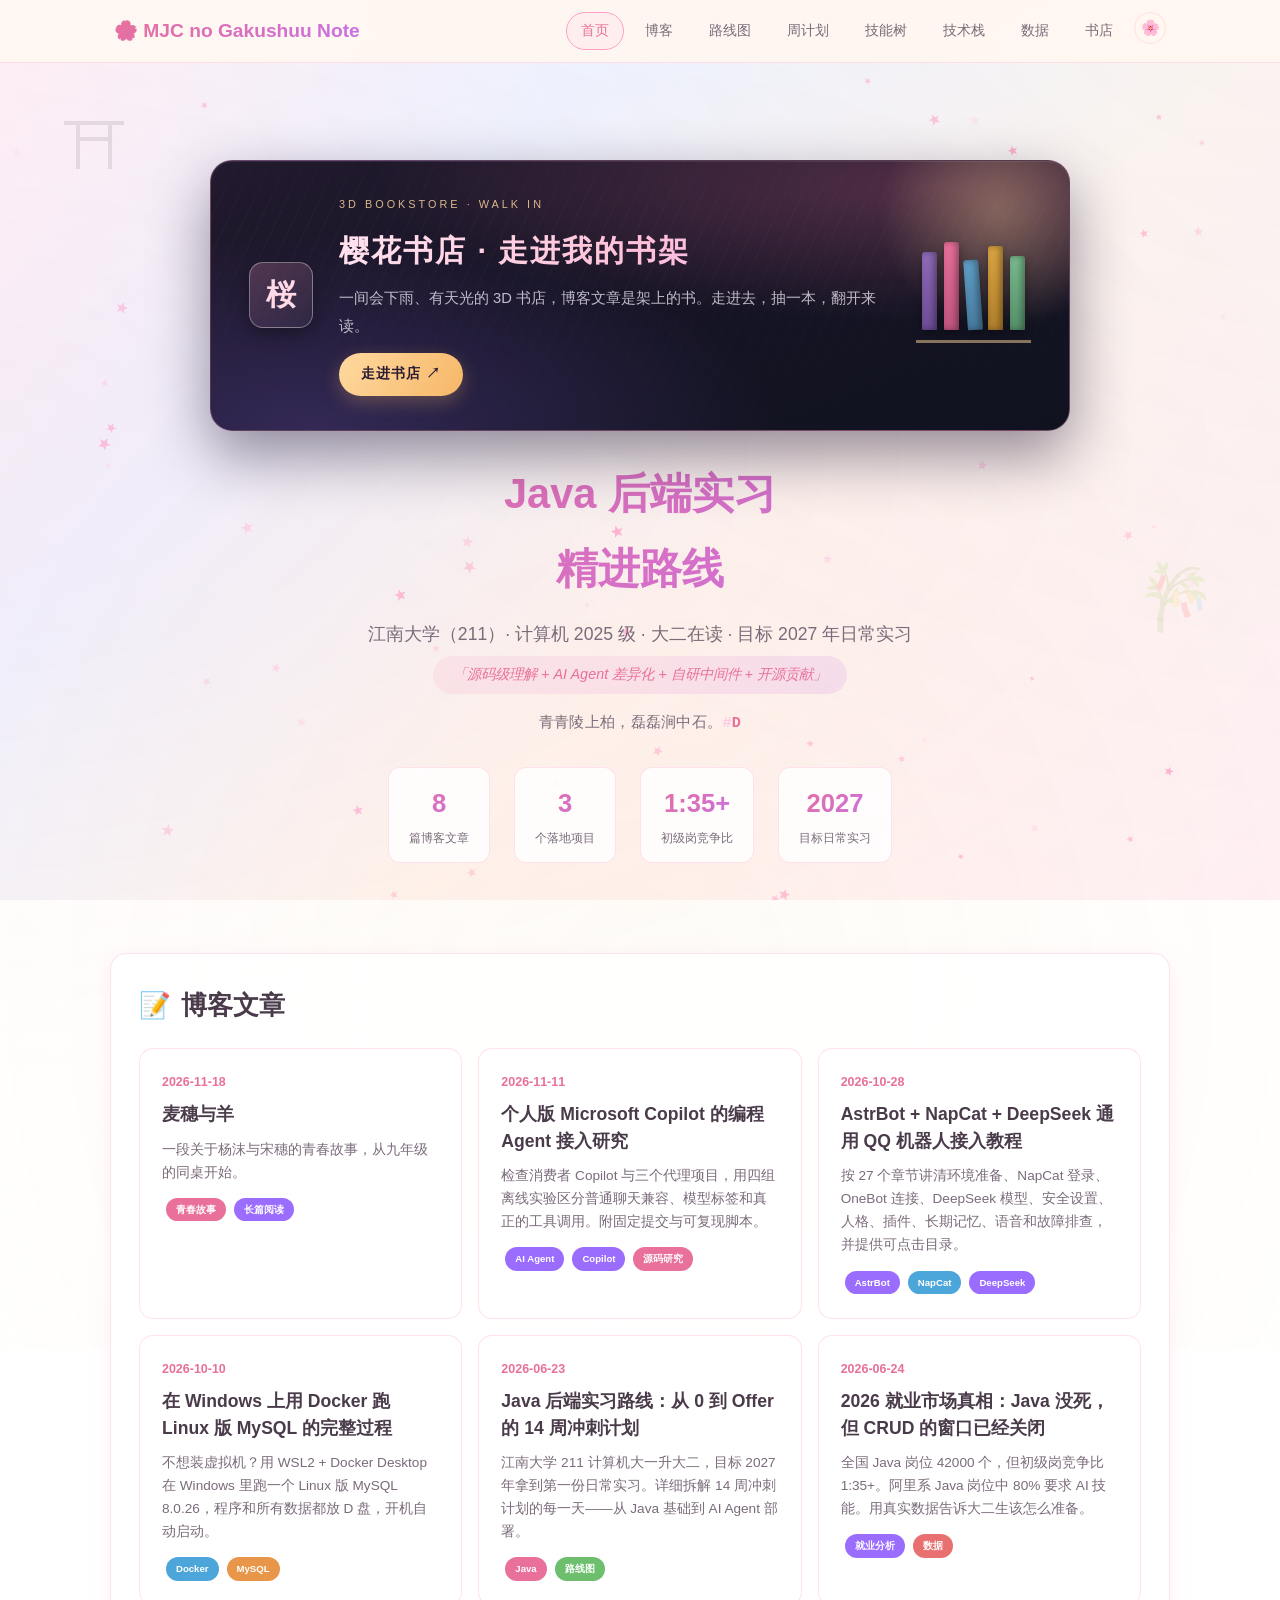
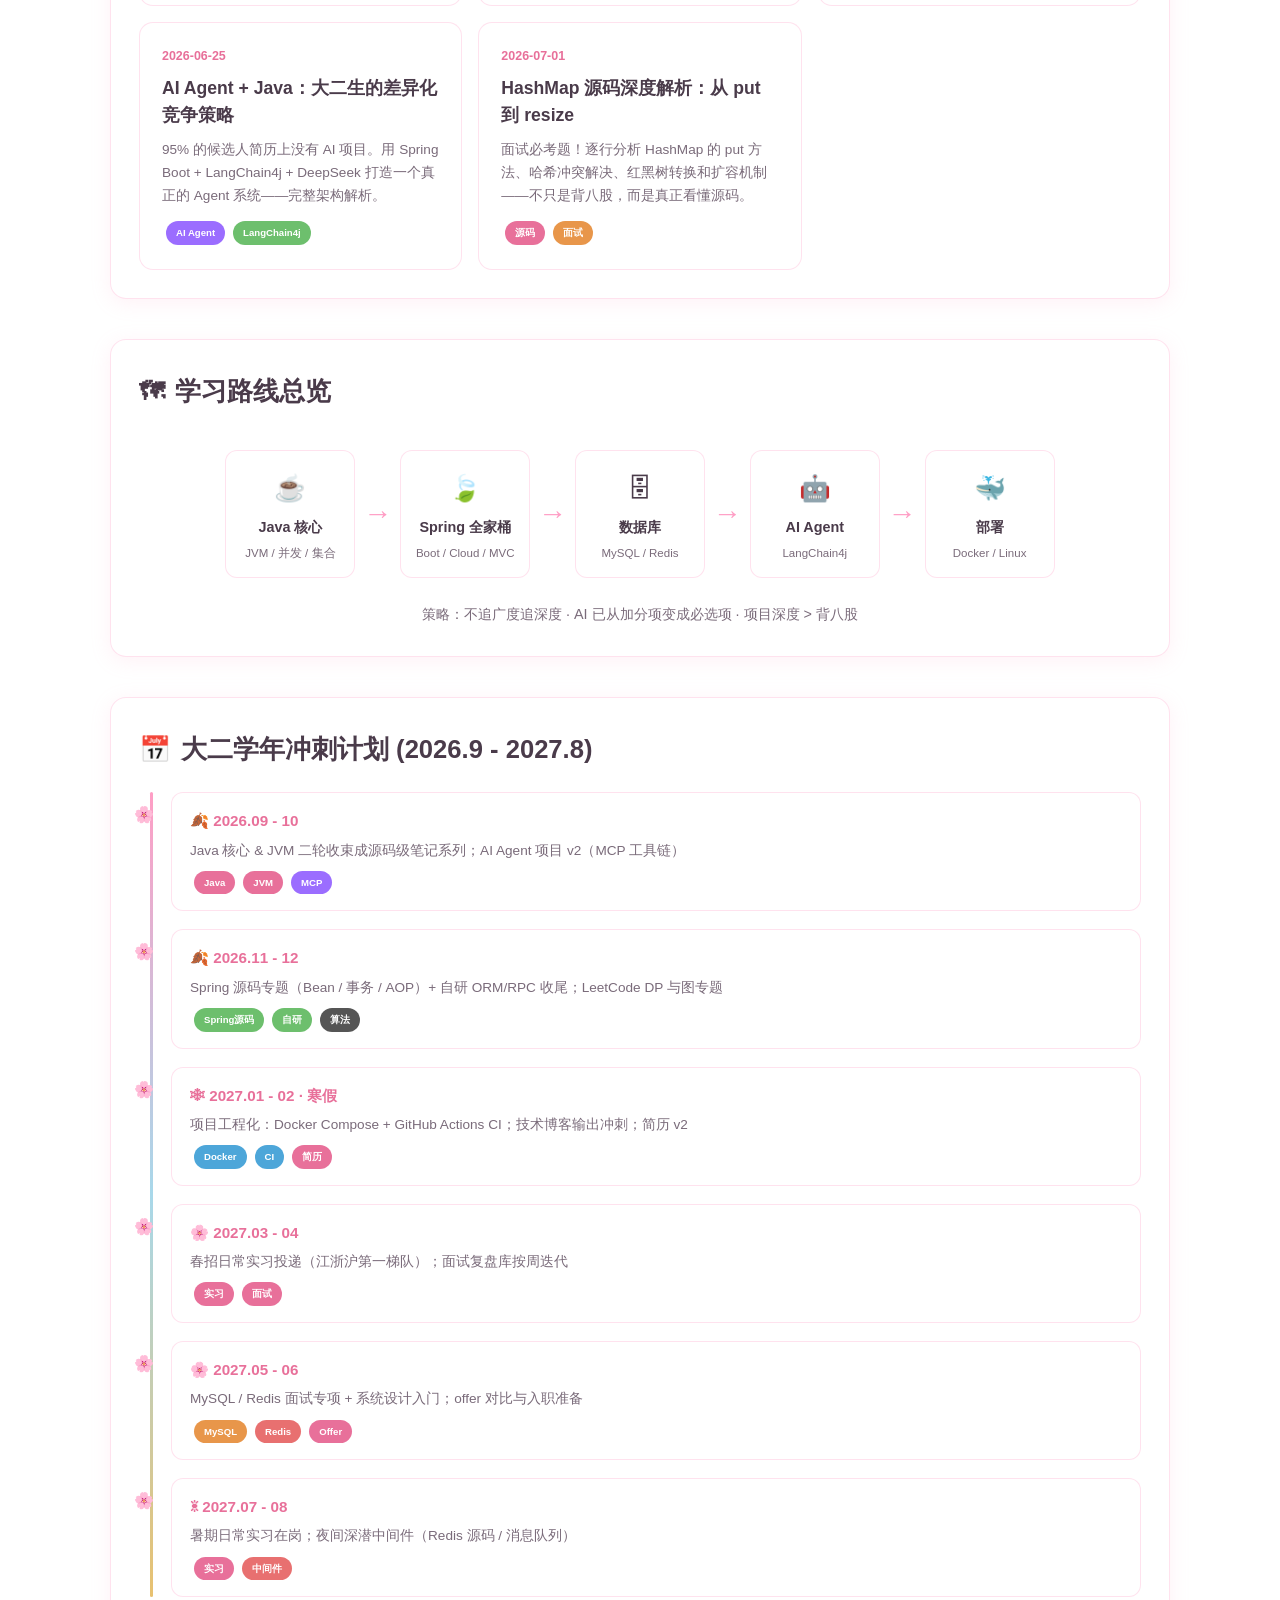
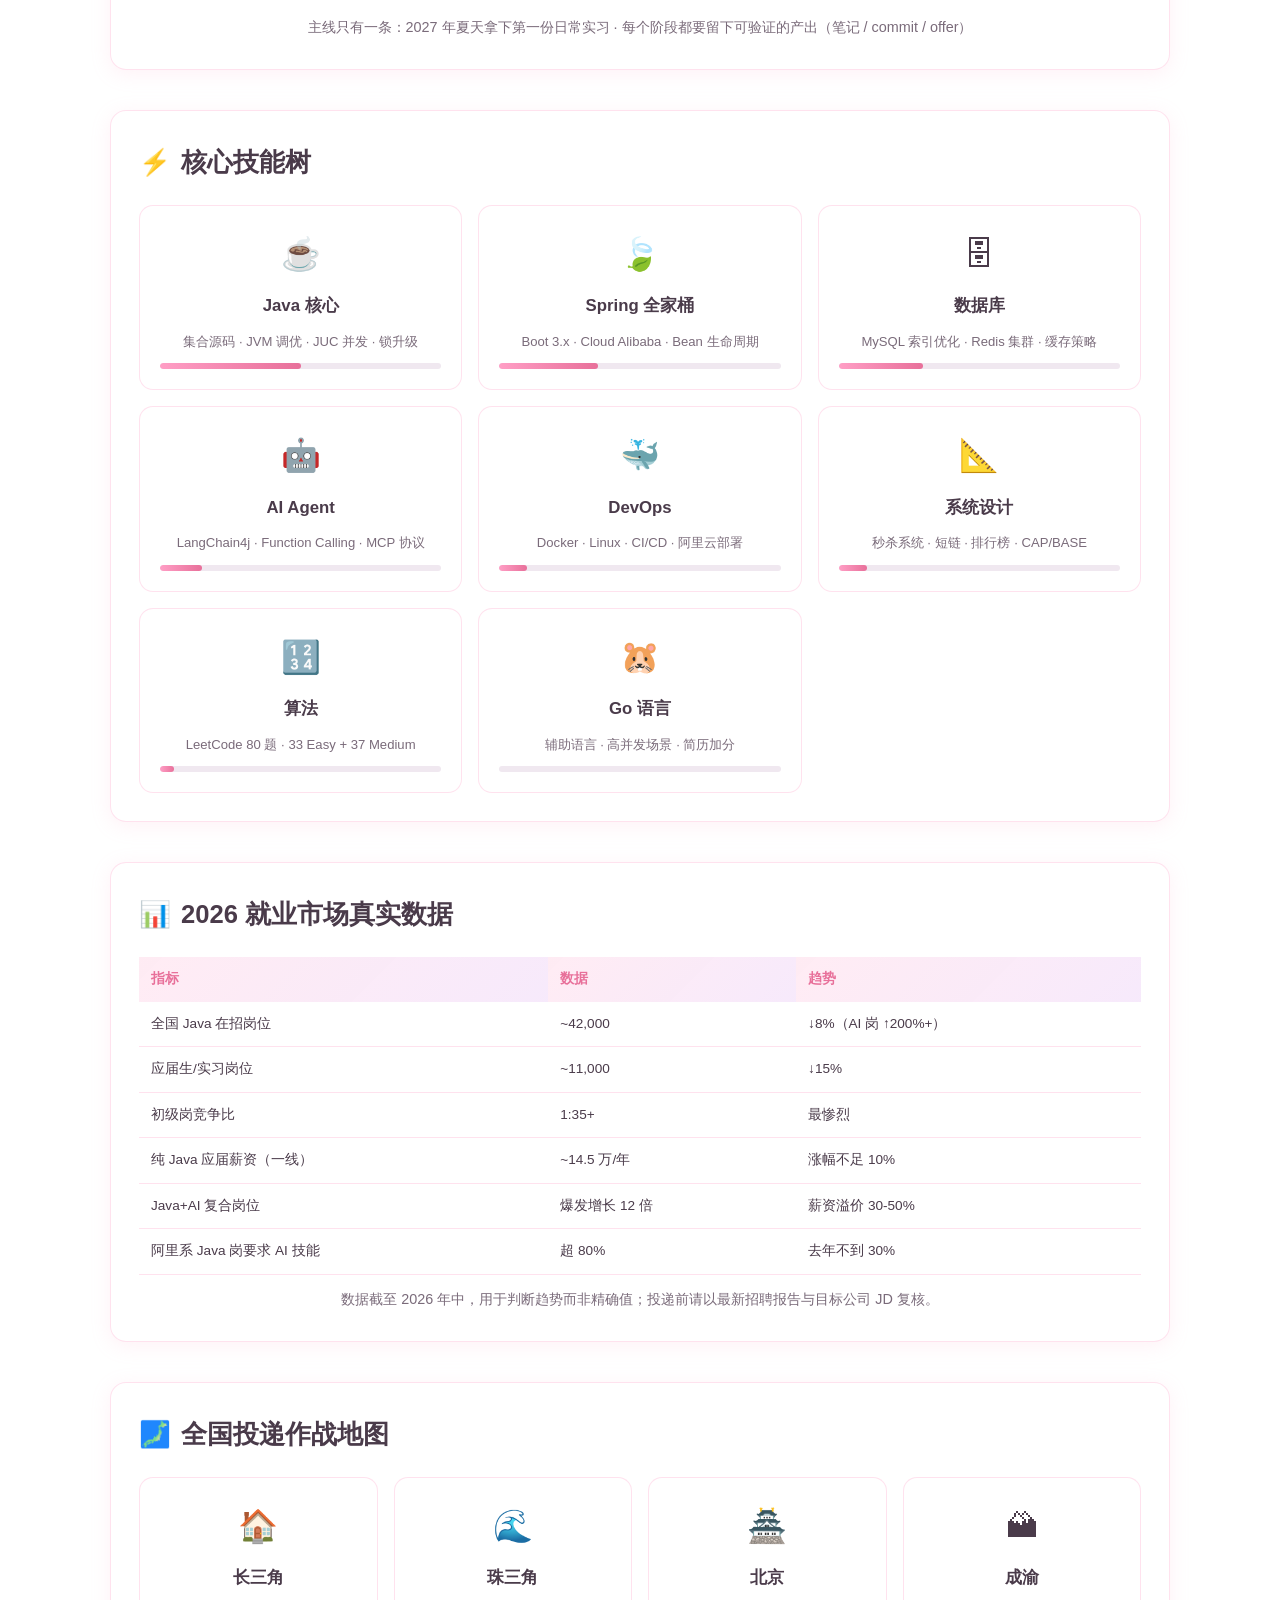
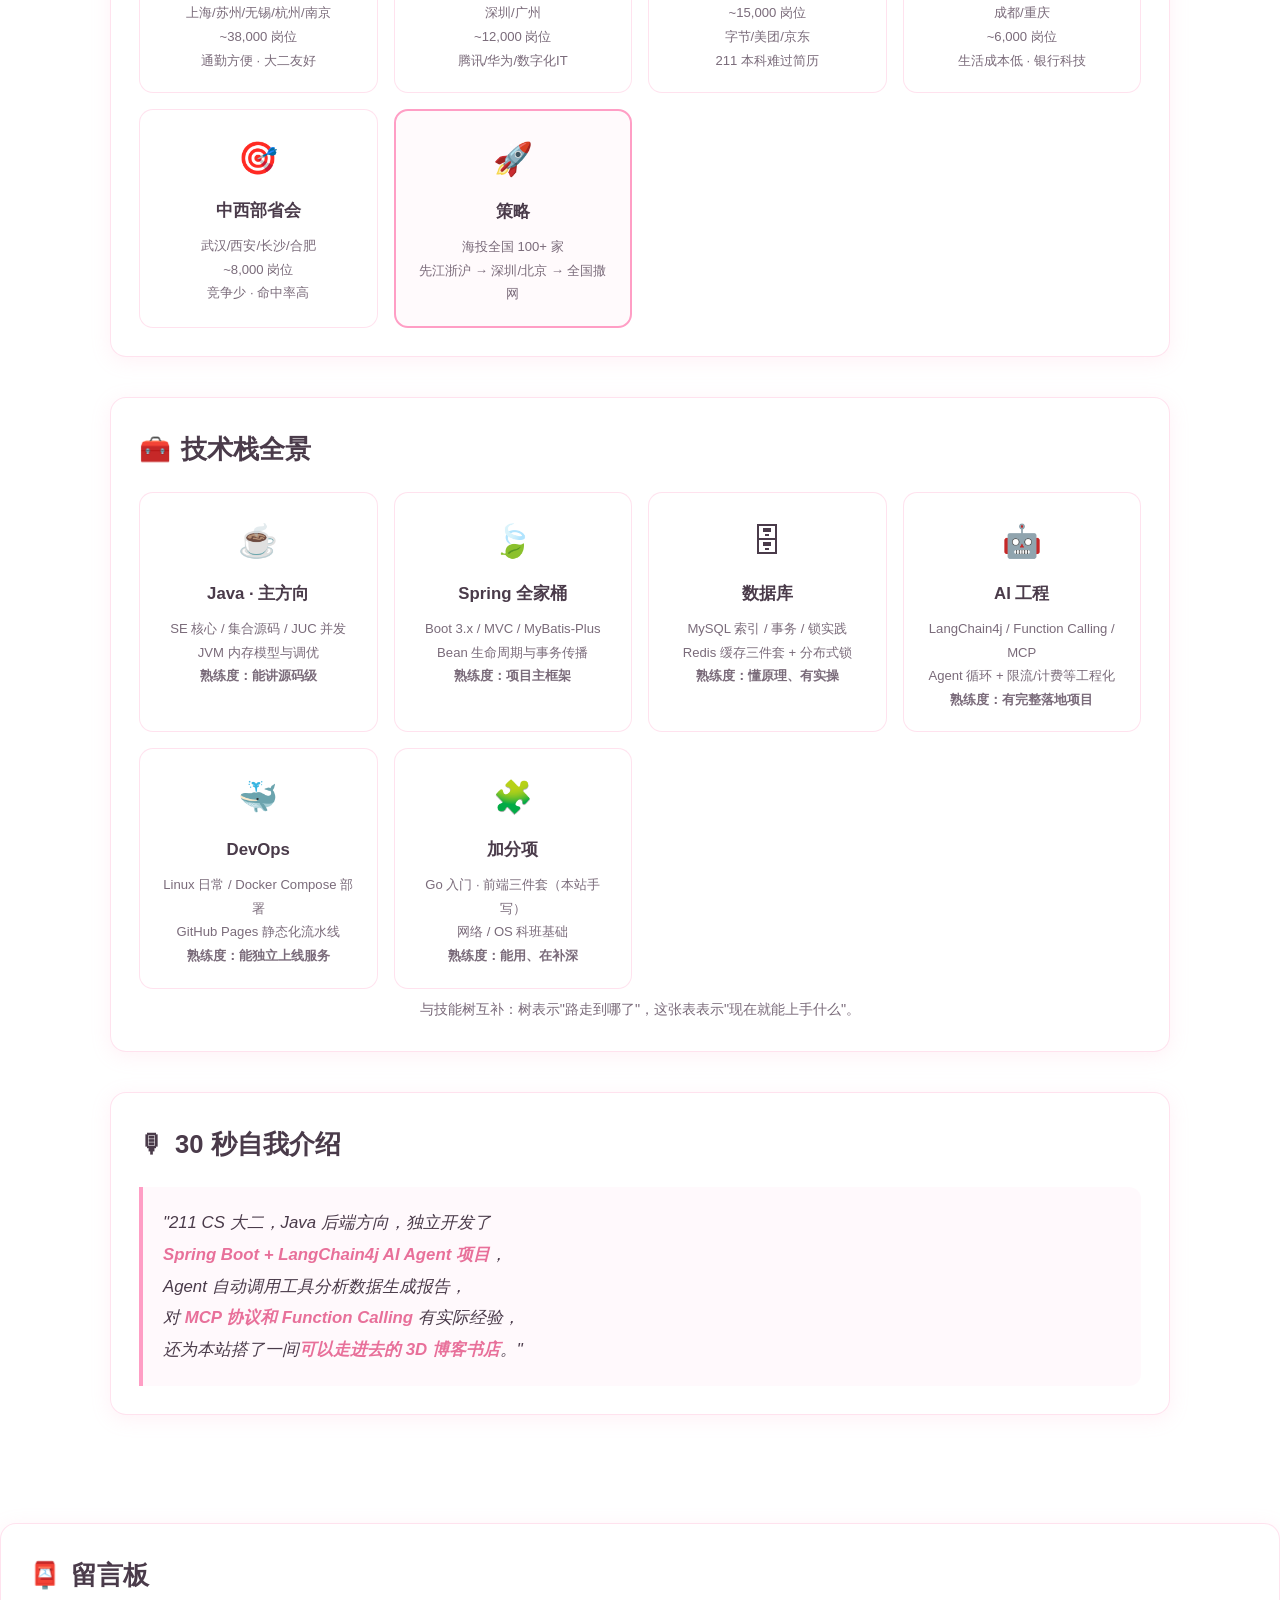
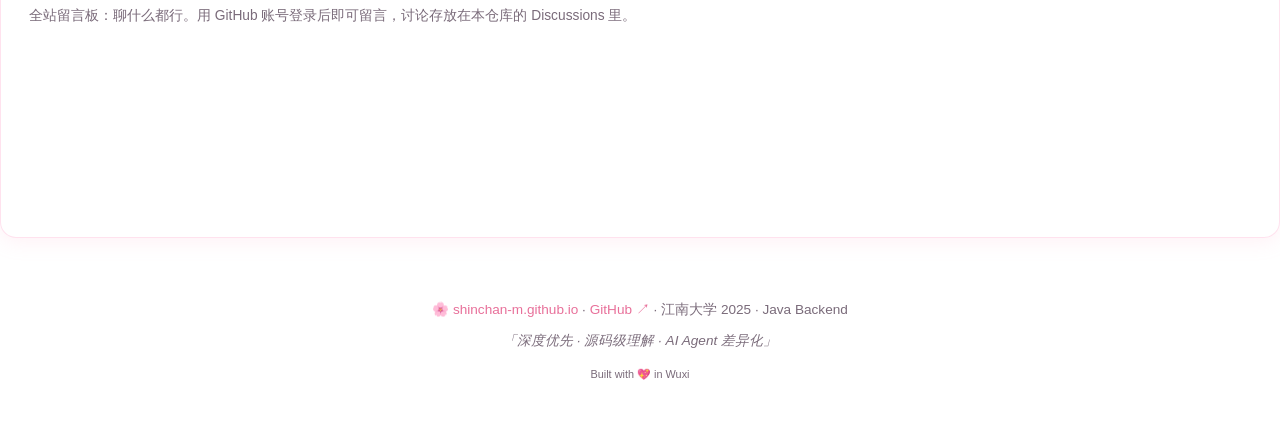
==== commit 28e42cf1: "docs: publish 麦穗与羊 with web reading edition and original PDF" ====
--- a/index.html
+++ b/index.html
@@ -62,7 +62,7 @@
   </div>
   <div class="hero-binft"><span id="binft" class="binft" data-phrases="青青陵上柏，磊磊涧中石。|人生天地间，忽如远行客。|今日份的代码，写完了吗？|Java · Spring · MySQL · Redis · AI Agent|每 50 分钟起身，这不是可选项|目标：2027 年第一份日常实习"></span></div>
   <div class="hero-stats">
-    <div class="hero-stat"><div class="num">7</div><div class="label">篇技术博文</div></div>
+    <div class="hero-stat"><div class="num">8</div><div class="label">篇博客文章</div></div>
     <div class="hero-stat"><div class="num">3</div><div class="label">个落地项目</div></div>
     <div class="hero-stat"><div class="num">1:35+</div><div class="label">初级岗竞争比</div></div>
     <div class="hero-stat"><div class="num">2027</div><div class="label">目标日常实习</div></div>
@@ -74,6 +74,13 @@
   <div class="card animate-in">
     <h2><span class="icon">📝</span> 博客文章</h2>
     <div class="grid2">
+
+      <a href="posts/mai-sui-yu-yang.html" class="blog-card animate-in">
+        <div class="blog-date">2026-11-18</div>
+        <h3 class="blog-title">麦穗与羊</h3>
+        <p class="blog-desc">一段关于杨沫与宋穗的青春故事，从九年级的同桌开始。</p>
+        <div class="blog-tags"><span class="tag t-java">青春故事</span><span class="tag t-ai">长篇阅读</span></div>
+      </a>
 
       <a href="posts/copilot-personal-agent-research.html" class="blog-card animate-in">
         <div class="blog-date">2026-11-11</div>
